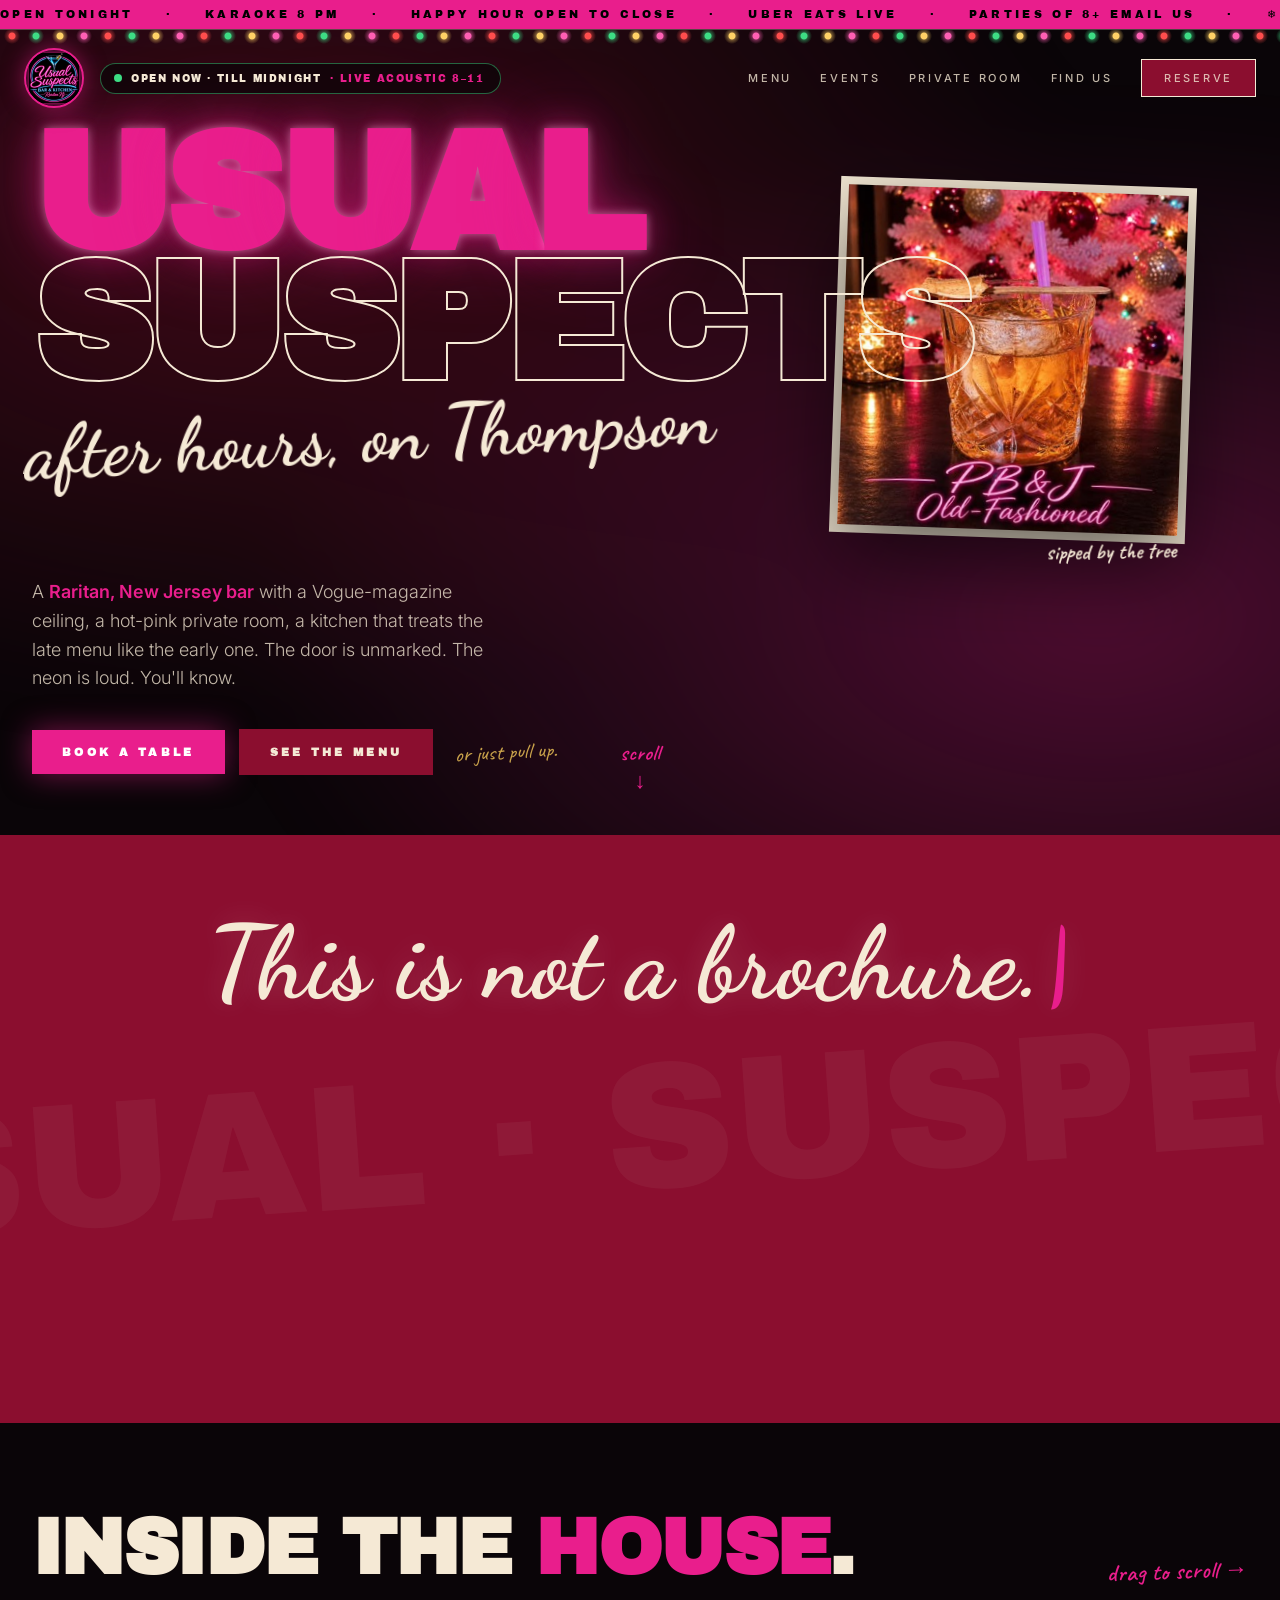
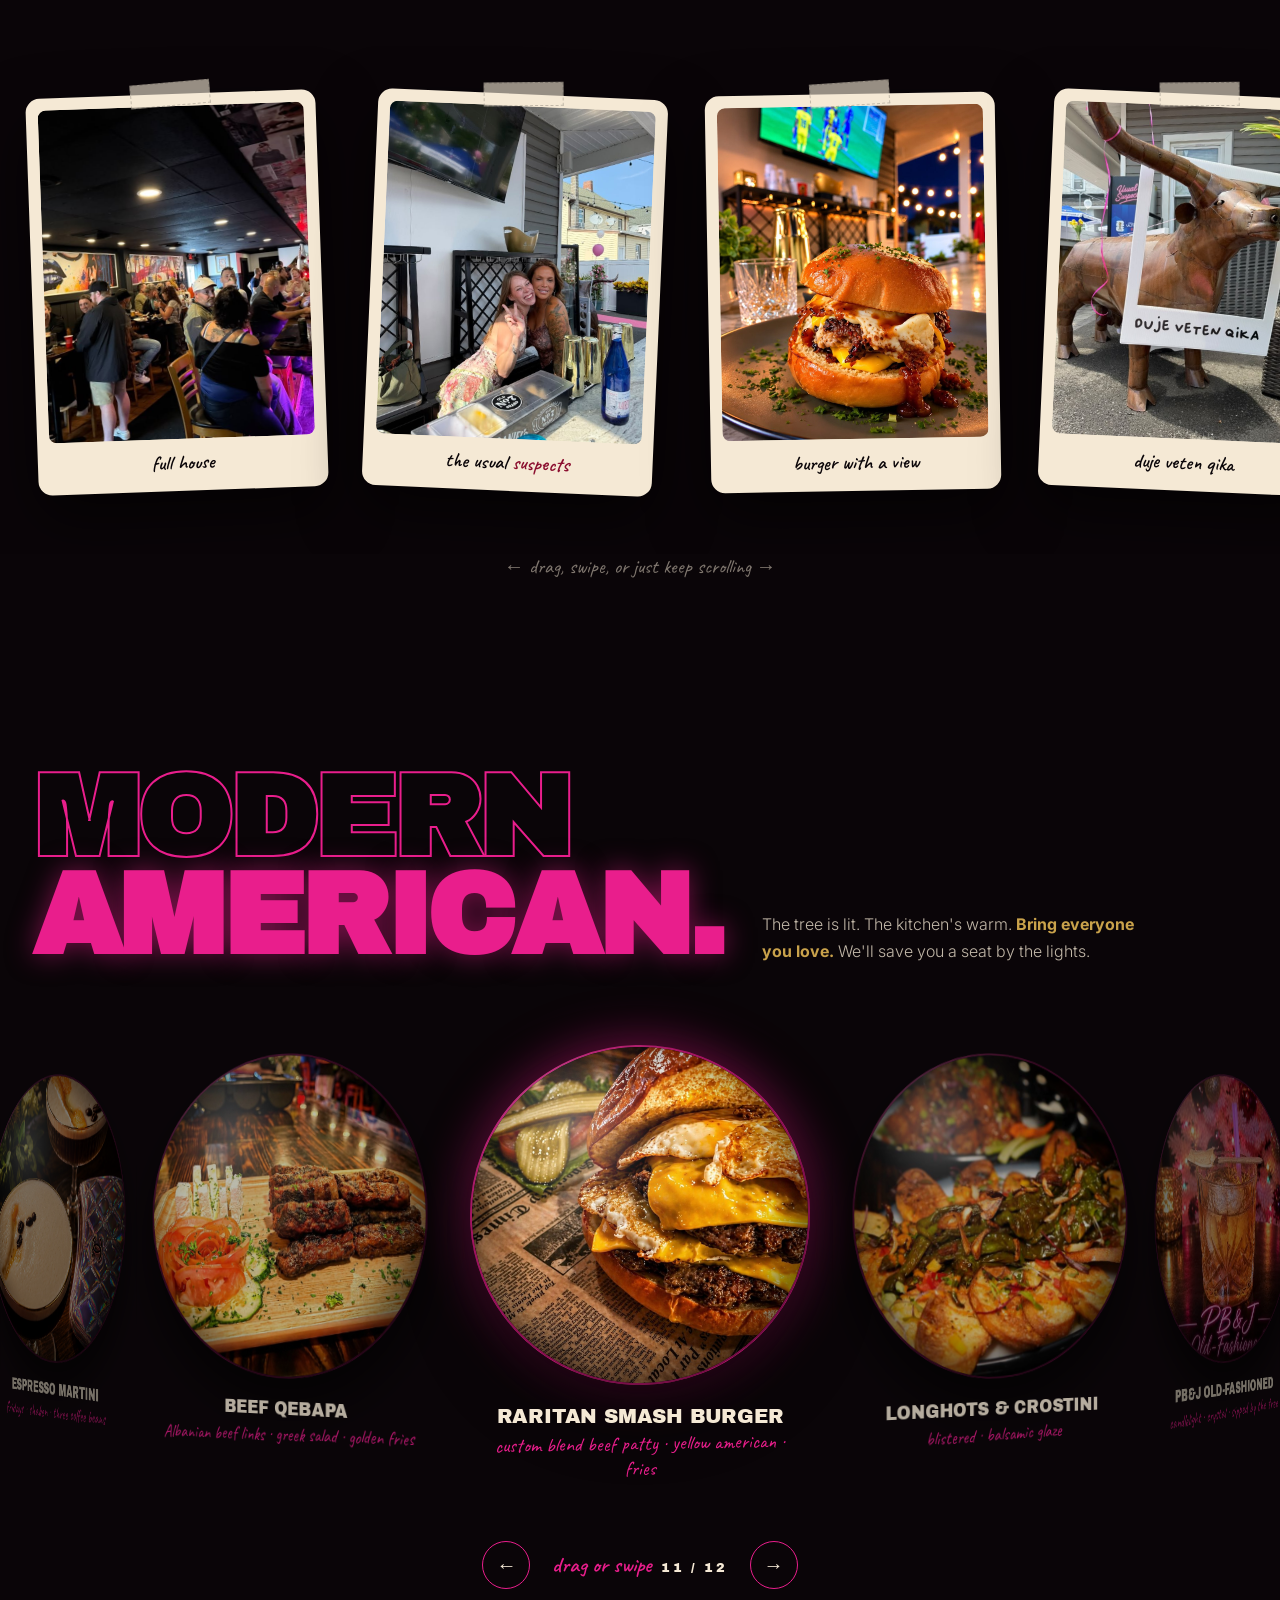
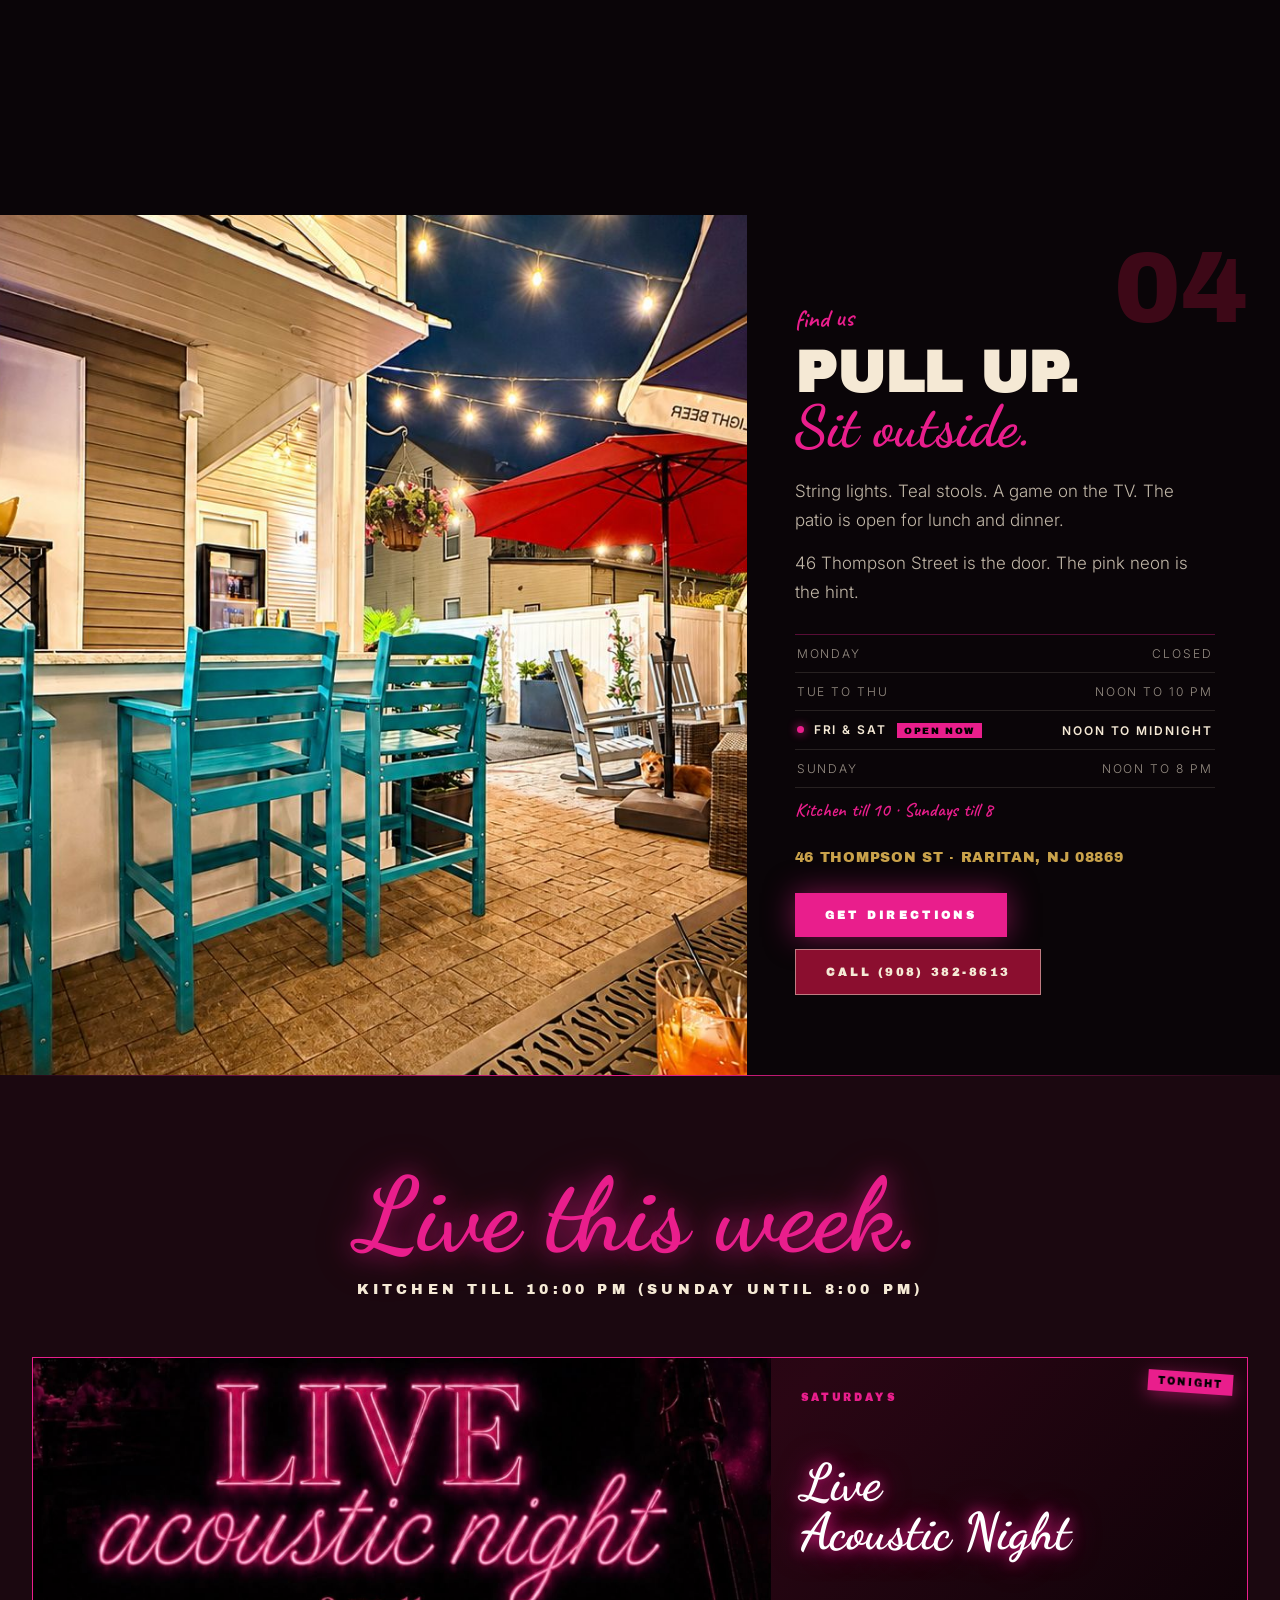
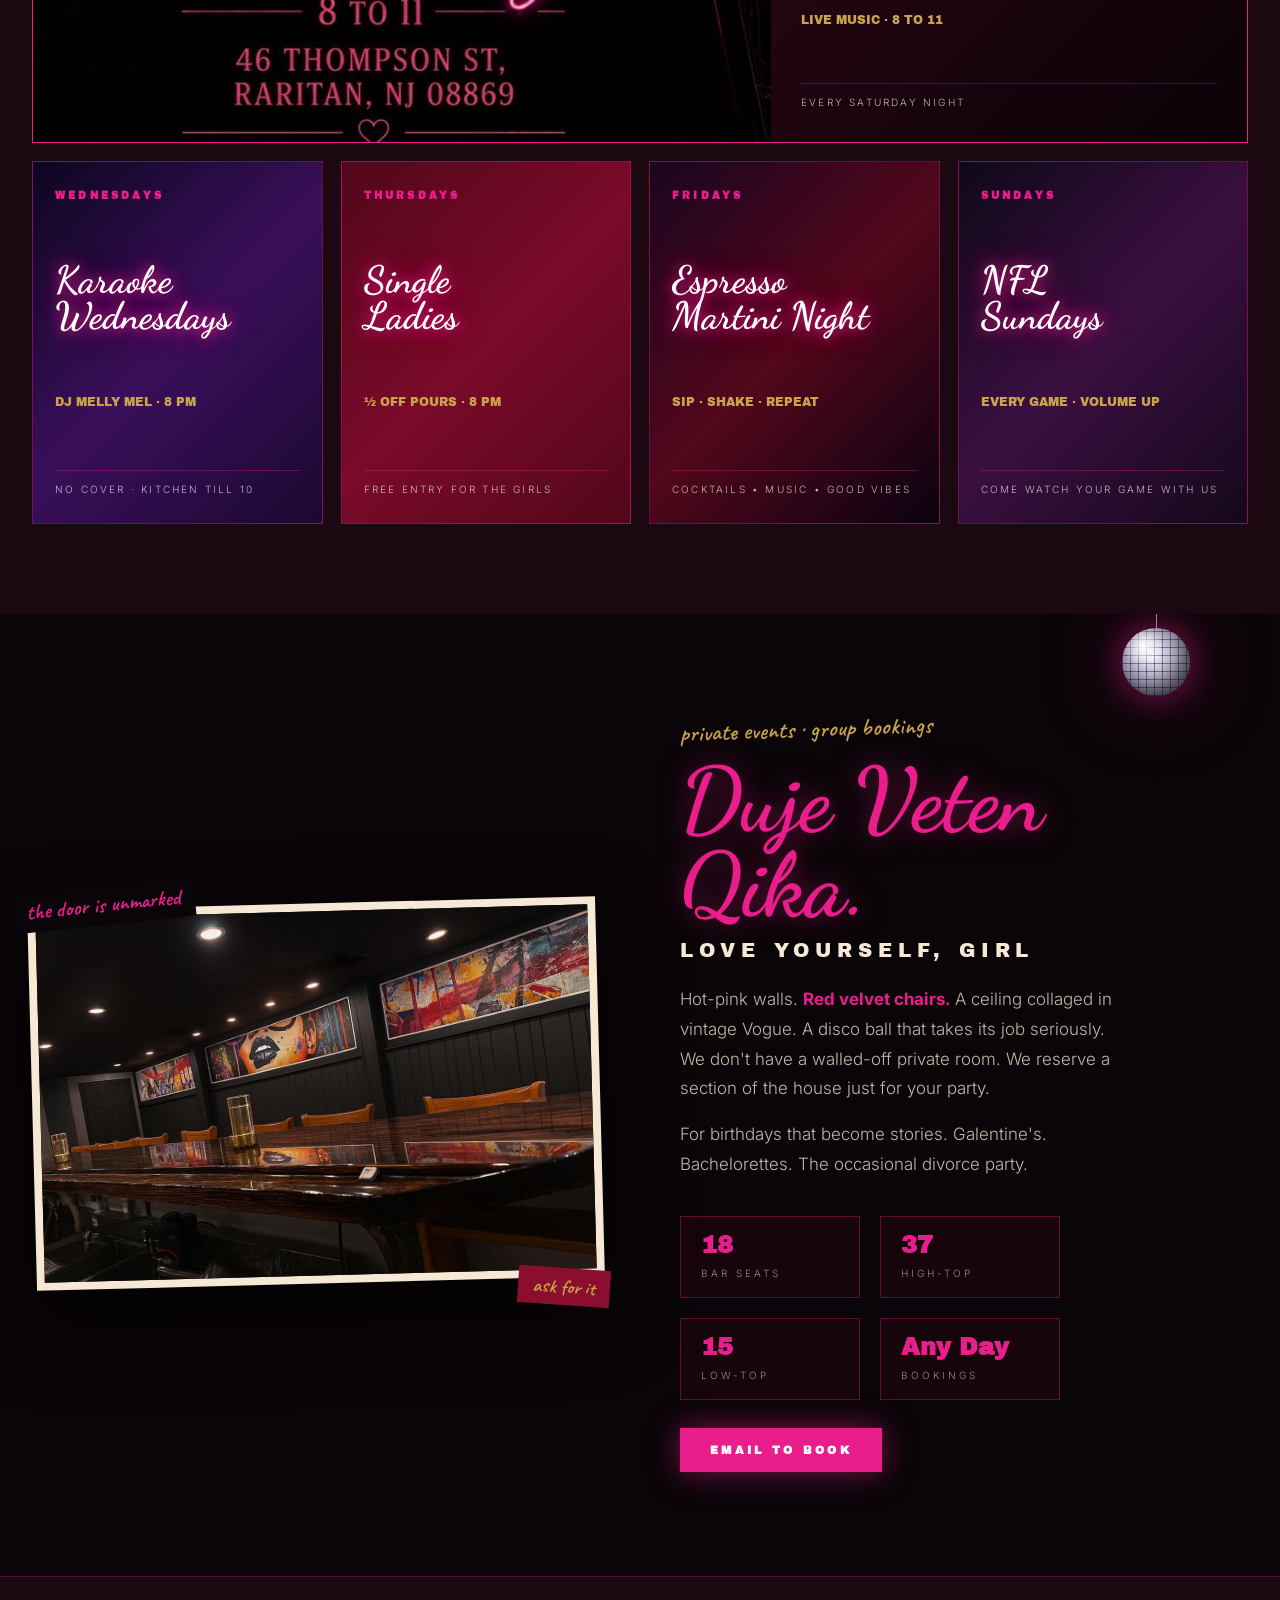
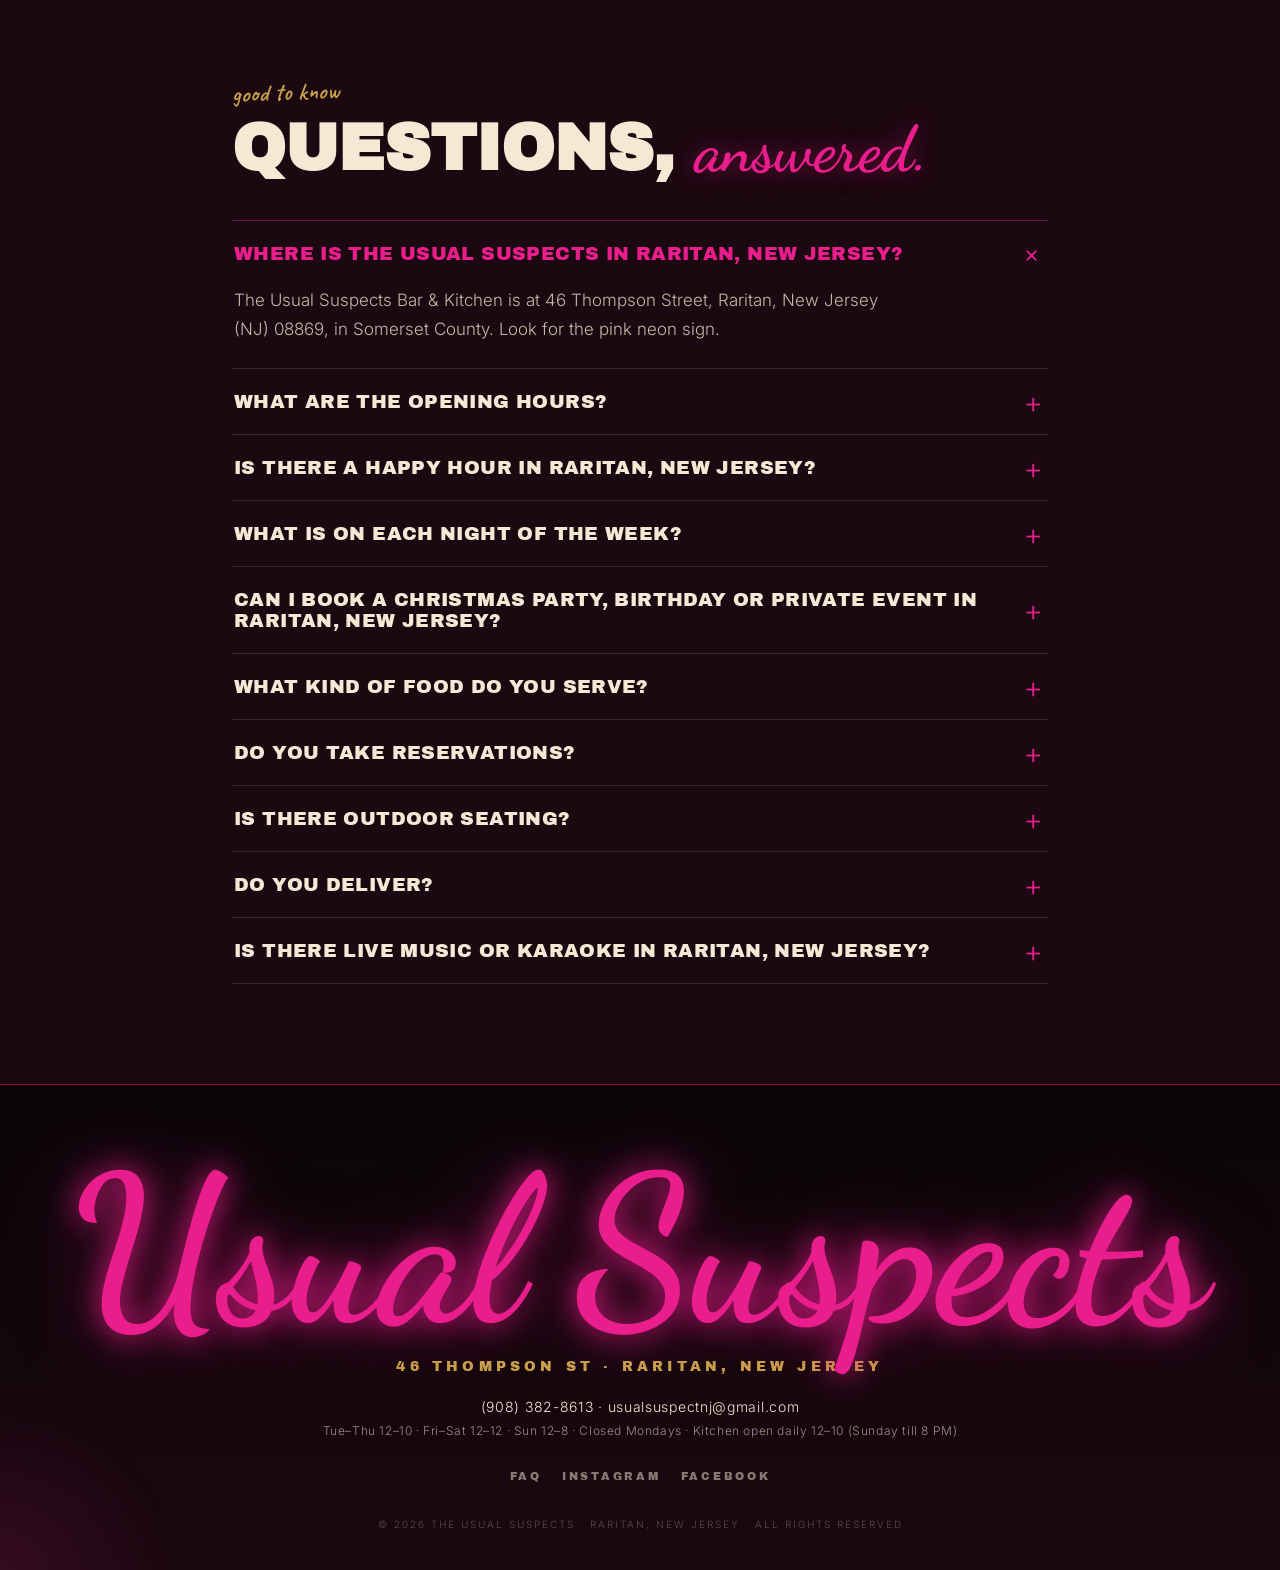
==== index.html @ d3cb6739 "seo: spell out Raritan, New Jersey in title, copy, faq, structured data and llms.txt Co-Authored-By:" ====
<!DOCTYPE html>
<html lang="en">
<head>

<!-- ==========================================================
     TO UPDATE THE SITE:
     - Change menu prices: search for "MENU ITEMS" below
     - Change hours: search for "HOURS"
     - Change phone/email: search for "CONTACT INFO"
     - Change events: search for "WEEKLY EVENTS"
     - Swap any image: put a new file with the same name
       into the /images/ folder. That's it.
     ========================================================== -->

<meta charset="UTF-8">
<meta name="viewport" content="width=device-width, initial-scale=1.0">
<meta name="theme-color" content="#0A0508">

<!-- PRIMARY SEO -->
<title>The Usual Suspects | Bar, Kitchen &amp; Karaoke | Raritan, New Jersey</title>
<meta name="description" content="Bar and kitchen at 46 Thompson St in Raritan, New Jersey (NJ). All-day happy hour, smash burgers, karaoke Wednesdays, live acoustic Saturdays, NFL Sundays.">
<meta name="author" content="The Usual Suspects">
<meta name="robots" content="index, follow, max-image-preview:large">
<link rel="canonical" href="https://usualsuspectsnj.com/">
<meta name="geo.region" content="US-NJ">
<meta name="geo.placename" content="Raritan, New Jersey">
<meta name="geo.position" content="40.5695;-74.6335">
<meta name="ICBM" content="40.5695, -74.6335">
<link rel="alternate" type="text/plain" href="https://usualsuspectsnj.com/llms.txt" title="Plain-text summary for AI assistants">

<!-- OPEN GRAPH (FACEBOOK / LINKEDIN / INSTAGRAM) -->
<meta property="og:type" content="restaurant">
<meta property="og:site_name" content="The Usual Suspects">
<meta property="og:title" content="The Usual Suspects | Bar &amp; Kitchen in Raritan, New Jersey">
<meta property="og:description" content="Bar and kitchen at 46 Thompson St in Raritan, New Jersey (NJ). All-day happy hour, smash burgers, karaoke Wednesdays, live acoustic Saturdays, NFL Sundays.">
<meta property="og:url" content="https://usualsuspectsnj.com/">
<meta property="og:image" content="https://usualsuspectsnj.com/images/hero.jpg">
<meta property="og:image:width" content="1344">
<meta property="og:image:height" content="896">
<meta property="og:image:alt" content="The Usual Suspects bar interior with colorful wall art in Raritan NJ">
<meta property="og:locale" content="en_US">

<!-- TWITTER / X -->
<meta name="twitter:card" content="summary_large_image">
<meta name="twitter:title" content="The Usual Suspects | Bar &amp; Kitchen in Raritan, New Jersey">
<meta name="twitter:description" content="Bar and kitchen in Raritan, New Jersey. All-day happy hour, karaoke Wednesdays, live acoustic Saturdays, NFL Sundays, private parties.">
<meta name="twitter:image" content="https://usualsuspectsnj.com/images/hero.jpg">
<meta name="twitter:image:alt" content="The Usual Suspects bar interior Raritan NJ">

<!-- FAVICON -->
<link rel="icon" type="image/png" sizes="64x64" href="images/favicon-64.png">
<link rel="icon" type="image/png" sizes="192x192" href="images/favicon-192.png">
<link rel="apple-touch-icon" href="images/logo.jpg">

<!-- FONTS -->
<link rel="preconnect" href="https://fonts.googleapis.com">
<link rel="preconnect" href="https://fonts.gstatic.com" crossorigin>
<link href="https://fonts.googleapis.com/css2?family=Dancing+Script:wght@700&family=Archivo+Black&family=Inter:wght@300;400;500;600&family=Caveat:wght@600&display=swap" rel="stylesheet">

<!-- PRELOAD HERO IMAGE FOR FASTER LCP -->
<link rel="preload" as="image" href="images/xmas-old-fashioned.jpg" fetchpriority="high">

<!-- STYLES -->
<link rel="stylesheet" href="style.css?v=5">

<!-- STRUCTURED DATA for Google and AI assistants: business details, full food menu, FAQ.
     If hours, prices or FAQ answers change on the page, change them here too. -->
<script type="application/ld+json" id="ldMain">
{
 "@context": "https://schema.org",
 "@graph": [
  {
   "@type": [
    "Restaurant",
    "BarOrPub"
   ],
   "@id": "https://usualsuspectsnj.com/#business",
   "name": "The Usual Suspects",
   "alternateName": [
    "Usual Suspects Bar & Kitchen",
    "The Usual Suspects Raritan",
    "The Usual Suspects Raritan New Jersey"
   ],
   "description": "Bar and kitchen in Raritan, New Jersey, serving modern American food with Italian and Albanian favorites, cocktails and an all-day happy hour. Karaoke on Wednesdays, live acoustic music on Saturdays, NFL on Sundays, a patio with a tiki bar, and a room for private parties.",
   "url": "https://usualsuspectsnj.com/",
   "logo": "https://usualsuspectsnj.com/images/logo.jpg",
   "image": [
    "https://usualsuspectsnj.com/images/hero.jpg",
    "https://usualsuspectsnj.com/images/private-room.jpg",
    "https://usualsuspectsnj.com/images/patio-main.jpg",
    "https://usualsuspectsnj.com/images/vogue-ceiling.jpg",
    "https://usualsuspectsnj.com/images/rose-wall.jpg",
    "https://usualsuspectsnj.com/images/front-door.jpg"
   ],
   "telephone": "+1-908-382-8613",
   "email": "usualsuspectnj@gmail.com",
   "priceRange": "$$",
   "currenciesAccepted": "USD",
   "servesCuisine": [
    "American",
    "Italian",
    "Albanian",
    "Bar Food"
   ],
   "acceptsReservations": true,
   "address": {
    "@type": "PostalAddress",
    "streetAddress": "46 Thompson Street",
    "addressLocality": "Raritan",
    "addressRegion": "NJ",
    "postalCode": "08869",
    "addressCountry": "US"
   },
   "geo": {
    "@type": "GeoCoordinates",
    "latitude": 40.5695,
    "longitude": -74.6335
   },
   "hasMap": "https://maps.google.com/?q=46+Thompson+St+Raritan+NJ",
   "areaServed": [
    "Raritan, New Jersey",
    "Somerville, New Jersey",
    "Bridgewater, New Jersey",
    "Somerset County, New Jersey"
   ],
   "openingHoursSpecification": [
    {
     "@type": "OpeningHoursSpecification",
     "dayOfWeek": [
      "Tuesday",
      "Wednesday",
      "Thursday"
     ],
     "opens": "12:00",
     "closes": "22:00"
    },
    {
     "@type": "OpeningHoursSpecification",
     "dayOfWeek": [
      "Friday",
      "Saturday"
     ],
     "opens": "12:00",
     "closes": "23:59"
    },
    {
     "@type": "OpeningHoursSpecification",
     "dayOfWeek": "Sunday",
     "opens": "12:00",
     "closes": "20:00"
    }
   ],
   "amenityFeature": [
    {
     "@type": "LocationFeatureSpecification",
     "name": "Outdoor Seating",
     "value": true
    },
    {
     "@type": "LocationFeatureSpecification",
     "name": "Tiki Bar",
     "value": true
    },
    {
     "@type": "LocationFeatureSpecification",
     "name": "Private Events",
     "value": true
    },
    {
     "@type": "LocationFeatureSpecification",
     "name": "Karaoke",
     "value": true
    },
    {
     "@type": "LocationFeatureSpecification",
     "name": "Live Music",
     "value": true
    },
    {
     "@type": "LocationFeatureSpecification",
     "name": "Sports on TV",
     "value": true
    },
    {
     "@type": "LocationFeatureSpecification",
     "name": "Full Bar",
     "value": true
    },
    {
     "@type": "LocationFeatureSpecification",
     "name": "Happy Hour",
     "value": true
    },
    {
     "@type": "LocationFeatureSpecification",
     "name": "Delivery via Uber Eats",
     "value": true
    }
   ],
   "hasMenu": {
    "@type": "Menu",
    "@id": "https://usualsuspectsnj.com/#menu",
    "name": "Food menu",
    "url": "https://usualsuspectsnj.com/#menu",
    "hasMenuSection": [
     {
      "@type": "MenuSection",
      "name": "Appetizers",
      "hasMenuItem": [
       {
        "@type": "MenuItem",
        "name": "Caesar Salad",
        "offers": {
         "@type": "Offer",
         "price": "13.00",
         "priceCurrency": "USD"
        },
        "description": "Crisp hearts of romaine with shaved parmesan cheese, garlic and croutons, served with classic caesar dressing."
       },
       {
        "@type": "MenuItem",
        "name": "Mixed Greens Salad",
        "offers": {
         "@type": "Offer",
         "price": "14.00",
         "priceCurrency": "USD"
        },
        "description": "Apples, glazed walnuts, crumbled gorgonzola and cranberries."
       },
       {
        "@type": "MenuItem",
        "name": "Long Hots",
        "offers": {
         "@type": "Offer",
         "price": "10.00",
         "priceCurrency": "USD"
        },
        "description": "Charred, with roasted garlic and extra virgin olive oil."
       },
       {
        "@type": "MenuItem",
        "name": "House-Made Rice Balls",
        "offers": {
         "@type": "Offer",
         "price": "15.00",
         "priceCurrency": "USD"
        },
        "description": "Panko crusted risotto stuffed with melty mozzarella cheese in a silky blush pink sauce."
       },
       {
        "@type": "MenuItem",
        "name": "Oven Roasted Meatballs",
        "offers": {
         "@type": "Offer",
         "price": "10.00",
         "priceCurrency": "USD"
        },
        "description": "Three hand rolled, slow simmered meatballs in a light brown gravy."
       },
       {
        "@type": "MenuItem",
        "name": "Hot Mess Wings",
        "offers": {
         "@type": "Offer",
         "price": "12.00",
         "priceCurrency": "USD"
        },
        "description": "Crispy and flavorful, tossed in a vibrant, tangy sauce."
       },
       {
        "@type": "MenuItem",
        "name": "Stick It & Dip It",
        "offers": {
         "@type": "Offer",
         "price": "14.00",
         "priceCurrency": "USD"
        },
        "description": "Breaded mozzarella sticks: crunchy, stretchy and seriously cheesy."
       },
       {
        "@type": "MenuItem",
        "name": "Bavarian Pretzel",
        "offers": {
         "@type": "Offer",
         "price": "10.00",
         "priceCurrency": "USD"
        },
        "description": "Straight out the oven, served with creamy melted cheese."
       },
       {
        "@type": "MenuItem",
        "name": "Soup of the Week",
        "offers": {
         "@type": "Offer",
         "price": "6.00",
         "priceCurrency": "USD"
        }
       },
       {
        "@type": "MenuItem",
        "name": "The Catch",
        "offers": {
         "@type": "Offer",
         "price": "15.00",
         "priceCurrency": "USD"
        },
        "description": "Crusted coconut shrimp with an island golden homemade sauce."
       },
       {
        "@type": "MenuItem",
        "name": "Disco Fries",
        "offers": {
         "@type": "Offer",
         "price": "12.00",
         "priceCurrency": "USD"
        },
        "description": "Served classic style with savory brown gravy, velvety rich cheese and frizzled onions."
       },
       {
        "@type": "MenuItem",
        "name": "Fried Calamari",
        "offers": {
         "@type": "Offer",
         "price": "18.00",
         "priceCurrency": "USD"
        },
        "description": "Tossed in a house made dressing, your choice of sweet and spicy or traditional."
       },
       {
        "@type": "MenuItem",
        "name": "Loaded Nachos",
        "offers": {
         "@type": "Offer",
         "price": "16.00",
         "priceCurrency": "USD"
        },
        "description": "Choice of beef or chicken, with pico de gallo, beans, guac, sour cream and long hots."
       }
      ]
     },
     {
      "@type": "MenuSection",
      "name": "Handhelds",
      "hasMenuItem": [
       {
        "@type": "MenuItem",
        "name": "Back Room Chicken Melt",
        "offers": {
         "@type": "Offer",
         "price": "14.00",
         "priceCurrency": "USD"
        },
        "description": "Flame grilled chicken and a trio of cheeses pressed in a warm tortilla."
       },
       {
        "@type": "MenuItem",
        "name": "Chicken Sliders",
        "offers": {
         "@type": "Offer",
         "price": "13.00",
         "priceCurrency": "USD"
        },
        "description": "Three sliders with American cheese and house sauce."
       },
       {
        "@type": "MenuItem",
        "name": "Nonna's Meatball Sub",
        "offers": {
         "@type": "Offer",
         "price": "18.00",
         "priceCurrency": "USD"
        },
        "description": "Hand rolled meatballs with slow simmered marinara, melted mozzarella and charred Italian long hots. Served with fries or a salad."
       },
       {
        "@type": "MenuItem",
        "name": "The \"OG\"",
        "offers": {
         "@type": "Offer",
         "price": "18.00",
         "priceCurrency": "USD"
        },
        "description": "Crispy chicken breast, fire roasted red pepper, mozzarella and sweet balsamic glaze on oven warmed giambotta bread. Served with fries or a salad."
       },
       {
        "@type": "MenuItem",
        "name": "The Festival",
        "offers": {
         "@type": "Offer",
         "price": "18.00",
         "priceCurrency": "USD"
        },
        "description": "Sweet Italian sausage, roasted bell peppers, onions and roasted garlic on warm bread. Served with fries or a salad."
       },
       {
        "@type": "MenuItem",
        "name": "Raritan Smash Burger",
        "offers": {
         "@type": "Offer",
         "price": "17.00",
         "priceCurrency": "USD"
        },
        "description": "Custom blend beef patty with yellow American cheese, lettuce, tomato, onion and a pickle. Served with fries or a salad."
       },
       {
        "@type": "MenuItem",
        "name": "Tacos",
        "offers": {
         "@type": "Offer",
         "price": "16.00",
         "priceCurrency": "USD"
        },
        "description": "Three tacos with your choice of chicken, beef or cod."
       }
      ]
     },
     {
      "@type": "MenuSection",
      "name": "Entrées",
      "hasMenuItem": [
       {
        "@type": "MenuItem",
        "name": "Spicy Situation",
        "offers": {
         "@type": "Offer",
         "price": "24.00",
         "priceCurrency": "USD"
        },
        "description": "Rigatoni in a velvety blush vodka sauce with a slight kick."
       },
       {
        "@type": "MenuItem",
        "name": "The Holy Parm",
        "offers": {
         "@type": "Offer",
         "price": "25.00",
         "priceCurrency": "USD"
        },
        "description": "Chicken in Italian breadcrumbs with melted mozzarella and your choice of creamy vodka sauce or traditional marinara."
       },
       {
        "@type": "MenuItem",
        "name": "Uncle Lou's Giambotta",
        "offers": {
         "@type": "Offer",
         "price": "29.00",
         "priceCurrency": "USD"
        },
        "description": "Sweet Italian sausage, slow roasted meatballs, red peppers, onions, mushrooms, charred long hots and golden roasted potatoes."
       },
       {
        "@type": "MenuItem",
        "name": "Beef Qebapa",
        "offers": {
         "@type": "Offer",
         "price": "23.00",
         "priceCurrency": "USD"
        },
        "description": "Albanian house crafted beef links with your choice of fries or salad."
       },
       {
        "@type": "MenuItem",
        "name": "Fettucini Bolognese",
        "offers": {
         "@type": "Offer",
         "price": "25.00",
         "priceCurrency": "USD"
        },
        "description": "Fettuccine tossed in a rich, savory bolognese sauce."
       },
       {
        "@type": "MenuItem",
        "name": "Butternut Squash Ravioli",
        "offers": {
         "@type": "Offer",
         "price": "19.00",
         "priceCurrency": "USD"
        },
        "description": "Hazelnut light cream sauce with chopped walnuts."
       },
       {
        "@type": "MenuItem",
        "name": "Atlantic Grilled Salmon",
        "offers": {
         "@type": "Offer",
         "price": "28.00",
         "priceCurrency": "USD"
        },
        "description": "Glazed in honey garlic sauce with roasted red potatoes and garden vegetables."
       }
      ]
     }
    ]
   },
   "sameAs": [
    "https://www.instagram.com/usualsuspectsnj",
    "https://www.facebook.com/profile.php?id=61583762337493"
   ],
   "keywords": "bar in Raritan New Jersey, happy hour Raritan New Jersey, karaoke Raritan New Jersey, live music Raritan New Jersey, restaurant Raritan NJ, private parties Somerset County New Jersey"
  },
  {
   "@type": "WebSite",
   "@id": "https://usualsuspectsnj.com/#website",
   "url": "https://usualsuspectsnj.com/",
   "name": "The Usual Suspects",
   "publisher": {
    "@id": "https://usualsuspectsnj.com/#business"
   },
   "inLanguage": "en-US"
  },
  {
   "@type": "FAQPage",
   "@id": "https://usualsuspectsnj.com/#faq",
   "mainEntity": [
    {
     "@type": "Question",
     "name": "Where is The Usual Suspects in Raritan, New Jersey?",
     "acceptedAnswer": {
      "@type": "Answer",
      "text": "The Usual Suspects Bar & Kitchen is at 46 Thompson Street, Raritan, New Jersey (NJ) 08869, in Somerset County. Look for the pink neon sign."
     }
    },
    {
     "@type": "Question",
     "name": "What are the opening hours?",
     "acceptedAnswer": {
      "@type": "Answer",
      "text": "We are open Tuesday to Thursday noon to 10 PM, Friday and Saturday noon to midnight, Sunday noon to 8 PM. Closed Mondays. The kitchen serves until 10 PM, and until 8 PM on Sundays."
     }
    },
    {
     "@type": "Question",
     "name": "Is there a happy hour in Raritan, New Jersey?",
     "acceptedAnswer": {
      "@type": "Answer",
      "text": "Yes. The Usual Suspects in Raritan, New Jersey runs happy hour from open to close, every day it is open. $5 gets you select drafts, Surfside, High Noon, Spiked Ade or house liquors. $7 gets you Skyy vodka, Cazadores tequila, Bacardí rum, Four Roses bourbon or Dewar’s scotch."
     }
    },
    {
     "@type": "Question",
     "name": "What is on each night of the week?",
     "acceptedAnswer": {
      "@type": "Answer",
      "text": "Wednesdays are Karaoke Wednesdays with DJ Melly Mel from 8 PM, with no cover. Thursdays are Single Ladies night with half off pours from 8 PM. Fridays are Espresso Martini Night. Saturdays are Live Acoustic Night from 8 to 11 PM. Sundays we show the NFL games with the volume up."
     }
    },
    {
     "@type": "Question",
     "name": "Can I book a Christmas party, birthday or private event in Raritan, New Jersey?",
     "acceptedAnswer": {
      "@type": "Answer",
      "text": "Yes. We reserve a section of the house for your party, any day we are open. The room has 20 bar seats, 40 high-top seats and 16 low-top seats. Email usualsuspectnj@gmail.com or call (908) 382-8613 to book."
     }
    },
    {
     "@type": "Question",
     "name": "What kind of food do you serve?",
     "acceptedAnswer": {
      "@type": "Answer",
      "text": "Modern American bar food with Italian and Albanian favorites. Popular dishes include the Raritan Smash Burger ($17), Spicy Situation rigatoni in vodka sauce ($24), The Holy Parm chicken parm ($25), Beef Qebapa Albanian beef links ($23), Hot Mess Wings and Fried Calamari."
     }
    },
    {
     "@type": "Question",
     "name": "Do you take reservations?",
     "acceptedAnswer": {
      "@type": "Answer",
      "text": "Yes. Call (908) 382-8613 to book a table. For parties of 8 or more, email usualsuspectnj@gmail.com."
     }
    },
    {
     "@type": "Question",
     "name": "Is there outdoor seating?",
     "acceptedAnswer": {
      "@type": "Answer",
      "text": "Yes. There is a patio with a tiki bar, string lights and TVs."
     }
    },
    {
     "@type": "Question",
     "name": "Do you deliver?",
     "acceptedAnswer": {
      "@type": "Answer",
      "text": "Yes, you can order from The Usual Suspects on Uber Eats."
     }
    },
    {
     "@type": "Question",
     "name": "Is there live music or karaoke in Raritan, New Jersey?",
     "acceptedAnswer": {
      "@type": "Answer",
      "text": "Yes. The Usual Suspects in Raritan, New Jersey has karaoke every Wednesday from 8 PM and a live acoustic night every Saturday from 8 to 11 PM."
     }
    }
   ]
  }
 ]
}
</script>

</head>
<!-- CHRISTMAS THEME: the "xmas" class turns on the falling snow + string lights.
     To switch it off after the holidays, change this line back to <body> -->
<body class="xmas">

<!-- SKIP TO CONTENT LINK (accessibility) -->
<a href="#main" class="skip-link">Skip to content</a>

<!-- MARQUEE TAPE -->
<div class="tape" aria-hidden="true">
  <div class="tape-track">
    <span>OPEN TONIGHT</span><span>·</span><span>KARAOKE 8 PM</span><span>·</span><span>HAPPY HOUR OPEN TO CLOSE</span><span>·</span><span>UBER EATS LIVE</span><span>·</span><span>PARTIES OF 8+ EMAIL US</span><span>·</span><span>❄ BOOK YOUR CHRISTMAS PARTY ❄</span><span>·</span>
    <span>OPEN TONIGHT</span><span>·</span><span>KARAOKE 8 PM</span><span>·</span><span>HAPPY HOUR OPEN TO CLOSE</span><span>·</span><span>UBER EATS LIVE</span><span>·</span><span>PARTIES OF 8+ EMAIL US</span><span>·</span><span>❄ BOOK YOUR CHRISTMAS PARTY ❄</span><span>·</span>
    <span>OPEN TONIGHT</span><span>·</span><span>KARAOKE 8 PM</span><span>·</span><span>HAPPY HOUR OPEN TO CLOSE</span><span>·</span><span>UBER EATS LIVE</span><span>·</span><span>PARTIES OF 8+ EMAIL US</span><span>·</span><span>❄ BOOK YOUR CHRISTMAS PARTY ❄</span><span>·</span>
  </div>
</div>

<!-- NAV -->
<nav aria-label="Main navigation">
  <a href="#" class="logo-mark" aria-label="The Usual Suspects, home">
    <img src="images/logo.jpg" alt="" width="60" height="60">
  </a>
  <div class="nav-links">
    <a href="#menu">Menu</a>
    <a href="#events">Events</a>
    <a href="#private">Private Room</a>
    <a href="#location">Find Us</a>
    <a href="#reserve" class="nav-cta">Reserve</a>
  </div>
  <button class="hamburger" aria-label="Open menu" aria-expanded="false" aria-controls="mobileMenu" id="hamburgerBtn">
    <span></span><span></span><span></span>
  </button>
</nav>

<!-- MOBILE MENU -->
<div class="mobile-menu" role="dialog" aria-label="Mobile navigation" id="mobileMenu">
  <button class="mobile-close" aria-label="Close menu" id="mobileCloseBtn">×</button>
  <a href="#menu" data-close>Menu</a>
  <a href="#events" data-close>Events</a>
  <a href="#private" data-close>Private Room</a>
  <a href="#location" data-close>Find Us</a>
  <a href="#reserve" class="btn btn-pink" data-close>Reserve</a>
</div>

<main id="main">

<!-- ========== HERO ========== -->
<section class="hero" aria-labelledby="heroHeadline">
  <div class="hero-bg" aria-hidden="true"></div>
  <div class="container">
    <div class="hero-grid">
      <h1 class="hero-headline" id="heroHeadline">
        <span class="row1">USUAL</span>
        <span class="row2">SUSPECTS</span>
        <span class="row3">after hours, on Thompson</span>
        <span class="sr-only">Bar and Kitchen in Raritan, New Jersey</span>
      </h1>
      <div class="hero-photo">
        <!-- CHRISTMAS HERO PHOTO. After the holidays switch back to:
             images/private-room.jpg  with the label "a Tuesday" -->
        <img src="images/xmas-old-fashioned.jpg" alt="PB&amp;J Old-Fashioned in a cut-crystal glass in front of the pink Christmas tree" width="470" height="467" fetchpriority="high">
        <span class="hero-photo-label" aria-hidden="true">sipped by the tree</span>
      </div>
      <p class="hero-tag">A <b>Raritan, New Jersey bar</b> with a Vogue-magazine ceiling, a hot-pink private room, a kitchen that treats the late menu like the early one. The door is unmarked. The neon is loud. You'll know.</p>
      <div class="hero-cta-row">
        <a href="#reserve" class="btn btn-pink">Book A Table</a>
        <a href="#menu" class="btn btn-wine">See The Menu</a>
        <span class="hero-cta-scribble" aria-hidden="true">or just pull up.</span>
      </div>
    </div>
  </div>
  <div class="hero-arrow" aria-hidden="true">scroll<br>↓</div>
</section>

<!-- ========== MANIFESTO ========== -->
<section class="manifesto" aria-label="About The Usual Suspects">
  <div class="manifesto-inner">
    <h2 class="reveal">This is not a brochure.</h2>
    <p class="dot reveal">It's a room</p>
    <p class="dot reveal">it's a ceiling of vogues</p>
    <p class="dot reveal">it's a private door</p>
    <p class="reveal punch">it's the usual suspects.</p>
    <a href="#location" class="manifesto-cta" data-line="4">come see for yourself &rarr;</a>
  </div>
  <!-- One polaroid per line above: each drops in when its line finishes typing (data-line = which line). -->
  <div class="manifesto-photos">
    <figure class="mf-photo mf1" data-line="1">
      <img src="images/hero.jpg" alt="The bar: dark wood, pop-art on the walls" width="1344" height="896" loading="lazy">
      <figcaption>the room</figcaption>
    </figure>
    <figure class="mf-photo mf2" data-line="2">
      <img src="images/vogue-ceiling.jpg" alt="The ceiling, collaged in Vogue covers" width="644" height="1148" loading="lazy" style="object-position:50% 12%;">
      <figcaption>the ceiling</figcaption>
    </figure>
    <figure class="mf-photo mf3" data-line="3">
      <img src="images/front-door.jpg" alt="The front door under the pink neon sign" width="952" height="1288" loading="lazy" style="object-position:50% 30%;">
      <figcaption>the door</figcaption>
    </figure>
  </div>
</section>
<!-- ========== PHOTO WALL ========== -->
<section class="wall" aria-labelledby="wallHeading">
  <div class="wall-head">
    <h2 id="wallHeading">Inside the <span class="pink">house</span>.</h2>
    <span class="scrawl" aria-hidden="true">drag to scroll →</span>
  </div>
  <div class="wall-track" id="wallTrack" tabindex="0" aria-label="Photo gallery, drag to scroll">
    <!-- NEW PHOTOS (Nov 2026). Edit the captions here. -->
    <figure class="polaroid">
      <img src="images/new-bar-crowd-1.jpg" alt="The bar packed with guests beneath the Vogue-covered ceiling" width="1024" height="768" loading="lazy">
      <figcaption class="cap">full house</figcaption>
    </figure>
    <figure class="polaroid">
      <img src="images/new-patio-friends.jpg" alt="Two friends posing together at the patio bar" width="768" height="1024" loading="lazy" style="object-position:50% 72%;">
      <figcaption class="cap">the usual <em>suspects</em></figcaption>
    </figure>
    <figure class="polaroid">
      <img src="images/new-patio-burger.jpg" alt="Burger on the patio bar at dusk with string lights and the game on TV" width="1090" height="1200" loading="lazy" style="object-position:50% 65%;">
      <figcaption class="cap">burger with a view</figcaption>
    </figure>
    <figure class="polaroid">
      <img src="images/new-bull.jpg" alt="Copper bull statue on the patio behind a polaroid frame reading Duje Veten Qika" width="768" height="1024" loading="lazy" style="object-position:50% 38%;">
      <figcaption class="cap">duje veten qika</figcaption>
    </figure>
    <figure class="polaroid">
      <img src="images/new-bar-night.jpg" alt="Guests gathered around high-top tables inside the bar at night" width="1024" height="768" loading="lazy">
      <figcaption class="cap">saturday, loud</figcaption>
    </figure>
    <figure class="polaroid">
      <img src="images/new-patio-day-1.jpg" alt="The patio on a sunny day with flowers, string lights and guests at the bar" width="768" height="1024" loading="lazy">
      <figcaption class="cap">sunshine &amp; string lights</figcaption>
    </figure>
    <figure class="polaroid">
      <img src="images/new-rigatoni-plate.jpg" alt="Rigatoni in tomato sauce on the patio bar beside a cut-crystal glass" width="470" height="625" loading="lazy" style="object-position:50% 60%;">
      <figcaption class="cap">rigatoni · one on the rocks</figcaption>
    </figure>
    <!-- HIDDEN (trimmed from the wall)
    <figure class="polaroid">
      <img src="images/new-bar-crowd-2.jpg" alt="A busy afternoon inside the bar with every stool taken" width="1024" height="768" loading="lazy">
      <figcaption class="cap">every stool taken</figcaption>
    </figure>
    -->
    <!-- HIDDEN (trimmed from the wall)
    <figure class="polaroid">
      <img src="images/new-patio-day-2.jpg" alt="The outdoor patio bar under blue sky with umbrellas and string lights" width="1024" height="768" loading="lazy">
      <figcaption class="cap">the patio, daytime</figcaption>
    </figure>
    -->
    <figure class="polaroid">
      <img src="images/vogue-ceiling.jpg" alt="Vogue magazine covers collaged onto the ceiling of the bar" width="800" height="800" loading="lazy">
      <figcaption class="cap">the ceiling is a <em>magazine</em></figcaption>
    </figure>
    <!--<figure class="polaroid">
      <img src="images/heart-cake.jpg" alt="Guest holding a heart-shaped cake in the private room beneath the Duje Veten Qika neon sign" width="800" height="800" loading="lazy">
      <figcaption class="cap">private room · espresso martini hour</figcaption>
    </figure>-->
    <figure class="polaroid">
      <img src="images/rose-wall.jpg" alt="Two guests in front of the pink neon rose wall inside the bar" width="800" height="800" loading="lazy">
      <figcaption class="cap">the rose wall</figcaption>
    </figure>
    <figure class="polaroid">
      <img src="images/draft-beer.jpg" alt="Bartender pouring a draft beer under the Vogue-covered ceiling" width="800" height="800" loading="lazy">
      <figcaption class="cap">tuesday, 9:47</figcaption>
    </figure>
    <figure class="polaroid">
      <img src="images/exterior.jpg" alt="Lamborghini parked outside The Usual Suspects with the pink neon sign glowing" width="800" height="800" loading="lazy">
      <figcaption class="cap">park anywhere · we're at 46</figcaption>
    </figure>
    <figure class="polaroid">
      <img src="images/espresso-martini.jpg" alt="Bartender shaking an espresso martini over the bar counter" width="800" height="800" loading="lazy">
      <figcaption class="cap">espresso martini fridays</figcaption>
    </figure>
    <figure class="polaroid">
      <img src="images/ace-of-spades.jpg" alt="Ace of Spades champagne bottles on a gold rack inside the bar" width="800" height="800" loading="lazy">
      <figcaption class="cap">we pour right</figcaption>
    </figure>
    <!-- HIDDEN (trimmed from the wall)
    <figure class="polaroid">
      <img src="images/bartender-pour.jpg" alt="Bartender pouring a cocktail beneath the Vogue ceiling" width="800" height="800" loading="lazy">
      <figcaption class="cap">the pour</figcaption>
    </figure>
    -->
    <figure class="polaroid">
      <img src="images/espresso-chanel.jpg" alt="Two espresso martinis beside a holographic Chanel bag" width="800" height="800" loading="lazy">
      <figcaption class="cap">the martini · the bag</figcaption>
    </figure>
    <!-- HIDDEN (trimmed from the wall)
    <figure class="polaroid">
      <img src="images/lambo-night.jpg" alt="Lamborghini headlights glowing in front of The Usual Suspects pink neon at night" width="800" height="800" loading="lazy">
      <figcaption class="cap">46 · after midnight</figcaption>
    </figure>
    -->
    <figure class="polaroid">
      <img src="images/patio-bar.jpg" alt="The Usual Suspects patio bar at night with string lights and Patron tequila sign" width="800" height="800" loading="lazy">
      <figcaption class="cap">the patio · open now</figcaption>
    </figure>
  </div>
  <div class="wall-foot" aria-hidden="true">← drag, swipe, or just keep scrolling →</div>
</section>

<!-- ========== MENU ========== -->
<!-- MENU ITEMS: update prices here. The "price" is the pink circle; "n" is the dish name; "d" is the cursive tagline. -->
<section id="menu" class="menu" aria-labelledby="menuHeading">
  <div class="container">
    <div class="menu-head">
      <h2 id="menuHeading">
        <span class="stroke">Modern</span>
        <span class="pink">American.</span>
      </h2>
      <!-- CHRISTMAS INTRO LINE: delete this paragraph after the holidays -->
      <p class="intro">The tree is lit. The kitchen's warm. <b>Bring everyone you love.</b> We'll save you a seat by the lights.</p>
     <!-- <p class="intro">Burgers smashed flat. Wings tossed three ways. <b>Pasta done right.</b> Half the menu pictured. The other half? Come find out.</p> -->
    </div>
    <div class="menu-grid">

      <!-- CHRISTMAS DISHES: the three festive photos. Edit the names/taglines here. -->
      <article class="dish-card fest f1 reveal">
        <img src="images/xmas-old-fashioned.jpg" alt="PB&amp;J Old-Fashioned in a cut-crystal glass in front of the pink Christmas tree" width="470" height="467" loading="lazy">
        <div class="info">
          <div class="n">PB&amp;J Old-Fashioned</div>
          <div class="d">candlelight · crystal · sipped by the tree</div>
        </div>
      </article>

      <article class="dish-card fest f2 reveal">
        <img src="images/xmas-tacos.jpg" alt="Three crispy tacos on a wooden board with guacamole and crema, pink Christmas tree behind" width="470" height="468" loading="lazy">
        <div class="info">
          <div class="n">Tacos</div>
          <div class="d">three to a board · chicken, beef or cod</div>
        </div>
      </article>

      <article class="dish-card fest f3 reveal">
        <img src="images/xmas-shrimp.jpg" alt="Fried calamari in a sweet and spicy glaze with lemon and microgreens, Christmas tree glowing behind" width="470" height="584" loading="lazy">
        <div class="info">
          <div class="n">Fried Calamari</div>
          <div class="d">sweet &amp; spicy or traditional</div>
        </div>
      </article>

      <!-- NEW DISHES (Nov 2026 photos). Edit the names/taglines here. -->
      <article class="dish-card fest f4 reveal">
        <img src="images/new-platter.jpg" alt="Sharing platter with fried calamari, breaded bites, flatbread and two dips" width="470" height="468" loading="lazy">
        <div class="info">
          <div class="n">The Sharing Platter</div>
          <div class="d">a little of everything · two dips · bring friends</div>
        </div>
      </article>

      <article class="dish-card fest f5 reveal">
        <img src="images/new-ravioli.jpg" alt="Butternut squash ravioli in hazelnut cream sauce with chopped walnuts and microgreens" width="470" height="581" loading="lazy">
        <div class="info">
          <div class="n">Butternut Squash Ravioli</div>
          <div class="d">hazelnut cream sauce · chopped walnuts</div>
        </div>
      </article>

      <article class="dish-card fest f6 reveal">
        <img src="images/new-seafood-salad.jpg" alt="Chilled shrimp salad with lemon and two toasted crostini" width="900" height="1200" loading="lazy">
        <div class="info">
          <div class="n">Shrimp &amp; Crostini</div>
          <div class="d">citrus · herbs · two golden toasts</div>
        </div>
      </article>

      <article class="dish-card s1 reveal">
        <!--<span class="price">$22</span>-->
        <img src="images/vodka-rigatoni.jpg" alt="Rigatoni alla vodka with creamy orange sauce topped with fresh herbs" width="900" height="900" loading="lazy">
        <div class="info">
          <div class="n">Spicy Situation</div>
          <div class="d">rigatoni in a velvety blush vodka sauce</div>
        </div>
      </article>

      <article class="dish-card s2 reveal">
        <!--<span class="price">$24</span>-->
        <img src="images/chicken-parm.jpg" alt="Chicken parmigiana smothered in creamy vodka sauce and melted mozzarella" width="900" height="900" loading="lazy">
        <div class="info">
          <div class="n">The Holy Parm</div>
          <div class="d">creamy vodka chicken parm</div>
        </div>
      </article>

      <article class="dish-card s3 reveal">
        <!--<span class="price">$14</span>-->
        <img src="images/drink-espresso-martini.jpg" alt="Two espresso martinis in gold-rimmed coupes with coffee beans and a Chanel bag" width="900" height="900" loading="lazy">
        <div class="info">
          <div class="n">Espresso Martini</div>
          <div class="d">fridays · shaken · three coffee beans</div>
        </div>
      </article>

      <article class="dish-card s4 reveal">
        <!--<span class="price">$15</span>-->
        <img src="images/calamari.jpg?v=2" alt="Beef qebapa: Albanian beef links on a board with salad, feta and flatbread" width="900" height="900" loading="lazy">
        <div class="info">
          <div class="n">Beef Qebapa</div>
          <div class="d">Albanian beef links · greek salad · golden fries</div>
        </div>
      </article>

      <article class="dish-card s5 reveal">
        <!--<span class="price">$18</span>-->
        <img src="images/burger.jpg?v=2" alt="Smashed double cheeseburger with caesar salad under pink neon glow" width="1024" height="768" loading="lazy">
        <div class="info">
          <div class="n">Raritan Smash Burger</div>
          <div class="d">custom blend beef patty · yellow american · fries</div>
        </div>
      </article>

      <article class="dish-card s6 reveal">
       <!-- <span class="price">$13</span>-->
        <img src="images/longhots-may.jpg" alt="Blistered long hots with crostini and balsamic glaze" width="900" height="900" loading="lazy">
        <div class="info">
          <div class="n">longhots &amp; Crostini</div>
          <div class="d">blistered · balsamic glaze</div>
        </div>
      </article>

    </div>
    <div class="menu-cta">
      <a href="https://www.ubereats.com/" class="btn btn-pink" target="_blank" rel="noopener noreferrer">Order Uber Eats</a>
      <button class="btn btn-wine" id="fullMenuToggle" aria-expanded="false" aria-controls="fullMenuPanel">Full Menu</button>
    </div>

    <!-- ═══ FULL MENU PANEL ═══ -->
    <div id="fullMenuPanel" class="full-menu" hidden>
      <img src="images/menu-page-1.jpg?v=2" alt="The Usual Suspects food menu: appetizers, handhelds and entrées" width="1298" height="2048" loading="lazy" style="width:100%;height:auto;display:block;margin-bottom:24px;">
      <img src="images/menu-page-2.jpg?v=2" alt="The Usual Suspects drinks menu: happy hour, spirits, beer and wines" width="1298" height="2048" loading="lazy" style="width:100%;height:auto;display:block;">
      <!-- TEXT MENU: the same menu as the two images above, as real text, so Google, AI assistants
           and screen readers can read it. Keep it in step with the menu images and the structured data. -->
      <details class="menu-text">
        <summary>Read the menu as text</summary>
        <h4>Appetizers</h4>
        <dl>
          <dt>Caesar Salad <span>$13</span></dt><dd>Crisp hearts of romaine with shaved parmesan cheese, garlic and croutons, served with classic caesar dressing.</dd>
          <dt>Mixed Greens Salad <span>$14</span></dt><dd>Apples, glazed walnuts, crumbled gorgonzola and cranberries.</dd>
          <dt>Long Hots <span>$10</span></dt><dd>Charred, with roasted garlic and extra virgin olive oil.</dd>
          <dt>House-Made Rice Balls <span>$15</span></dt><dd>Panko crusted risotto stuffed with melty mozzarella cheese in a silky blush pink sauce.</dd>
          <dt>Oven Roasted Meatballs <span>$10</span></dt><dd>Three hand rolled, slow simmered meatballs in a light brown gravy.</dd>
          <dt>Hot Mess Wings <span>$12 / 19</span></dt><dd>Crispy and flavorful, tossed in a vibrant, tangy sauce.</dd>
          <dt>Stick It &amp; Dip It <span>$14</span></dt><dd>Breaded mozzarella sticks: crunchy, stretchy and seriously cheesy.</dd>
          <dt>Bavarian Pretzel <span>$10</span></dt><dd>Straight out the oven, served with creamy melted cheese.</dd>
          <dt>Soup of the Week <span>$6</span></dt><dd></dd>
          <dt>The Catch <span>$15</span></dt><dd>Crusted coconut shrimp with an island golden homemade sauce.</dd>
          <dt>Disco Fries <span>$12</span></dt><dd>Served classic style with savory brown gravy, velvety rich cheese and frizzled onions.</dd>
          <dt>Fried Calamari <span>$18</span></dt><dd>Tossed in a house made dressing, your choice of sweet and spicy or traditional.</dd>
          <dt>Loaded Nachos <span>$16</span></dt><dd>Choice of beef or chicken, with pico de gallo, beans, guac, sour cream and long hots.</dd>
        </dl>
        <h4>Handhelds</h4>
        <dl>
          <dt>Back Room Chicken Melt <span>$14</span></dt><dd>Flame grilled chicken and a trio of cheeses pressed in a warm tortilla.</dd>
          <dt>Chicken Sliders <span>$13</span></dt><dd>Three sliders with American cheese and house sauce.</dd>
          <dt>Nonna's Meatball Sub <span>$18</span></dt><dd>Hand rolled meatballs with slow simmered marinara, melted mozzarella and charred Italian long hots. Served with fries or a salad.</dd>
          <dt>The "OG" <span>$18</span></dt><dd>Crispy chicken breast, fire roasted red pepper, mozzarella and sweet balsamic glaze on oven warmed giambotta bread. Served with fries or a salad.</dd>
          <dt>The Festival <span>$18</span></dt><dd>Sweet Italian sausage, roasted bell peppers, onions and roasted garlic on warm bread. Served with fries or a salad.</dd>
          <dt>Raritan Smash Burger <span>$17</span></dt><dd>Custom blend beef patty with yellow American cheese, lettuce, tomato, onion and a pickle. Served with fries or a salad.</dd>
          <dt>Tacos <span>$16</span></dt><dd>Three tacos with your choice of chicken, beef or cod.</dd>
        </dl>
        <h4>Entrées</h4>
        <dl>
          <dt>Spicy Situation <span>$24</span></dt><dd>Rigatoni in a velvety blush vodka sauce with a slight kick.</dd>
          <dt>The Holy Parm <span>$25</span></dt><dd>Chicken in Italian breadcrumbs with melted mozzarella and your choice of creamy vodka sauce or traditional marinara.</dd>
          <dt>Uncle Lou's Giambotta <span>$29</span></dt><dd>Sweet Italian sausage, slow roasted meatballs, red peppers, onions, mushrooms, charred long hots and golden roasted potatoes.</dd>
          <dt>Beef Qebapa <span>$23</span></dt><dd>Albanian house crafted beef links with your choice of fries or salad.</dd>
          <dt>Fettucini Bolognese <span>$25</span></dt><dd>Fettuccine tossed in a rich, savory bolognese sauce.</dd>
          <dt>Butternut Squash Ravioli <span>$19</span></dt><dd>Hazelnut light cream sauce with chopped walnuts.</dd>
          <dt>Atlantic Grilled Salmon <span>$28</span></dt><dd>Glazed in honey garlic sauce with roasted red potatoes and garden vegetables.</dd>
        </dl>
        <h4>Happy hour, open to close</h4>
        <dl>
          <dt>$5</dt><dd>Select drafts, Surfside, High Noon, Spiked Ade and house liquors.</dd>
          <dt>$7</dt><dd>Skyy vodka, Cazadores tequila, Bacardí rum, Four Roses bourbon and Dewar’s scotch.</dd>
        </dl>
        <h4>Beer &amp; wine</h4>
        <p>Domestic beers are $5 (Bud, Bud Light, Coors Light, Michelob Ultra, Miller Lite, Sam Adams, Yuengling). Imports are $6 (Corona, Heineken, Heineken 0.0, Modelo, Stella Artois).</p>
        <p>Wine by the glass from $9 and by the bottle from $34: cabernet sauvignon, pinot noir, chardonnay, sauvignon blanc, pinot grigio and rosé.</p>
      </details>
    </div>
    <!-- ═══ END FULL MENU PANEL ═══ -->

  </div>
</section>

<!-- ========== LOCATION ========== -->
<section id="location" class="door" aria-labelledby="locationHeading">
  <div class="door-grid">
    <div class="door-img">
      <img src="images/patio-main.jpg" alt="The Usual Suspects patio at night: string lights, teal bar stools, cocktail in hand" width="952" height="1288" loading="lazy">
    </div>
    <div class="door-body">
      <span class="scrawl" aria-hidden="true">find us</span>
      <h2 id="locationHeading">Pull up.<br><em>Sit outside.</em></h2>
      <p>String lights. Teal stools. A game on the TV. The patio is open for lunch and dinner.</p>
      <p>46 Thompson Street is the door. The pink neon is the hint.</p>
      <!-- HOURS (also in the footer and in script.js). data-days: 0 = Sunday ... 6 = Saturday.
           Today's row is highlighted automatically. -->
      <div class="hours" aria-label="Opening hours">
        <div class="hours-row" data-days="1"><span class="d">Monday</span><span class="t">Closed</span></div>
        <div class="hours-row" data-days="2,3,4"><span class="d">Tue to Thu</span><span class="t">Noon to 10 PM</span></div>
        <div class="hours-row" data-days="5,6"><span class="d">Fri &amp; Sat</span><span class="t">Noon to midnight</span></div>
        <div class="hours-row" data-days="0"><span class="d">Sunday</span><span class="t">Noon to 8 PM</span></div>
        <div class="hours-note">Kitchen till 10 · Sundays till 8</div>
      </div>
      <!-- CONTACT INFO: ADDRESS -->
      <div class="addr">46 Thompson St · Raritan, NJ 08869</div>
      <div class="door-actions">
        <a href="https://maps.google.com/?q=46+Thompson+St+Raritan+NJ" class="btn btn-pink" target="_blank" rel="noopener noreferrer">Get Directions</a>
        <!-- CONTACT INFO: PHONE -->
        <a href="tel:+19083828613" class="btn btn-wine">Call (908) 382-8613</a>
      </div>
    </div>
  </div>
</section>

<!-- ========== LIVE EVENTS ========== -->
<!-- WEEKLY EVENTS: edit these cards for weekly specials. data-day is the weekday (0 = Sunday ... 6 = Saturday); today's card lights up automatically. -->
<section id="events" class="live" aria-labelledby="eventsHeading">
  <div class="live-head">
    <h2 id="eventsHeading" class="reveal">Live this week.</h2>
    <p>Kitchen till 10:00 PM (Sunday until 8:00 PM)</p>
  </div>
  <div class="live-grid">

    <!-- SATURDAY FEATURE: wide card with the poster -->
    <article class="promo a reveal" data-day="6">
      <img src="images/acoustic-night.jpg" alt="Live Acoustic Night, 8 to 11, at 46 Thompson St, Raritan NJ" class="promo-img" width="1206" height="628" loading="lazy">
      <div class="promo-text">
        <div class="top">Saturdays</div>
        <div class="title">Live<br>Acoustic Night</div>
        <div class="sub">Live Music · 8 to 11</div>
        <div class="foot">Every Saturday night</div>
      </div>
    </article>

    <article class="promo k reveal" data-day="3">
      <div class="top">Wednesdays</div>
      <div class="title">Karaoke<br>Wednesdays</div>
      <div class="sub">DJ Melly Mel · 8 PM</div>
      <div class="foot">No cover · Kitchen till 10</div>
    </article>

    <article class="promo l reveal" data-day="4">
      <div class="top">Thursdays</div>
      <div class="title">Single<br>Ladies</div>
      <div class="sub">½ off pours · 8 PM</div>
      <div class="foot">Free entry for the girls</div>
    </article>

    <article class="promo e reveal" data-day="5">
      <div class="top">Fridays</div>
      <div class="title">Espresso<br>Martini Night</div>
      <div class="sub">Sip · Shake · Repeat</div>
      <div class="foot">COCKTAILS • MUSIC • GOOD VIBES</div>
    </article>

    <article class="promo g reveal" data-day="0">
      <div class="top">Sundays</div>
      <div class="title">NFL<br>Sundays</div>
      <div class="sub">Every game · Volume up</div>
      <div class="foot">Come watch your game with us</div>
    </article>

  </div>
</section>

<!-- ========== PRIVATE ROOM ========== -->
<section id="private" class="private" aria-labelledby="privateHeading">
  <div class="container">
    <div class="private-grid">
      <div class="private-img reveal">
        <img src="images/hero.jpg" alt="The Usual Suspects bar interior with colorful wall art and dark wood bar top, the private dining room space" width="1344" height="1008" loading="lazy">
      </div>
      <div class="private-body reveal">
        <span class="scrawl" aria-hidden="true">private events · group bookings</span>
        <h2 id="privateHeading">Duje Veten Qika.<small>love yourself, girl</small></h2>
        <p>Hot-pink walls. <b>Red velvet chairs.</b> A ceiling collaged in vintage Vogue. A disco ball that takes its job seriously. We don't have a walled-off private room. We reserve a section of the house just for your party.</p>
        <p>For birthdays that become stories. Galentine's. Bachelorettes. The occasional divorce party.</p>
        <div class="private-stats">
          <div class="stat"><b>20</b><span>Bar Seats</span></div>
          <div class="stat"><b>40</b><span>High-Top</span></div>
          <div class="stat"><b>16</b><span>Low-Top</span></div>
          <div class="stat"><b>Any Day</b><span>Bookings</span></div>
        </div>
        <!-- CONTACT INFO: EVENTS EMAIL -->
        <!-- CONTACT INFO: EVENTS EMAIL -->
<a href="mailto:usualsuspectnj@gmail.com?subject=Party%20Booking%20Request" class="btn btn-pink" id="reserve">Email To Book</a>
      </div>
    </div>
  </div>
</section>

<!-- ========== FAQ ========== -->
<!-- FAQ: plain questions and answers. These are what Google and AI assistants quote.
     If you change an answer here, change the same answer in the structured data in <head>. -->
<section id="faq" class="faq" aria-labelledby="faqHeading">
  <div class="faq-inner">
    <span class="scrawl" aria-hidden="true">good to know</span>
    <h2 id="faqHeading">Questions, <em>answered.</em></h2>
    <details class="faq-item" open>
      <summary>Where is The Usual Suspects in Raritan, New Jersey?</summary>
      <p>The Usual Suspects Bar &amp; Kitchen is at 46 Thompson Street, Raritan, New Jersey (NJ) 08869, in Somerset County. Look for the pink neon sign.</p>
    </details>
    <details class="faq-item">
      <summary>What are the opening hours?</summary>
      <p>We are open Tuesday to Thursday noon to 10 PM, Friday and Saturday noon to midnight, Sunday noon to 8 PM. Closed Mondays. The kitchen serves until 10 PM, and until 8 PM on Sundays.</p>
    </details>
    <details class="faq-item">
      <summary>Is there a happy hour in Raritan, New Jersey?</summary>
      <p>Yes. The Usual Suspects in Raritan, New Jersey runs happy hour from open to close, every day it is open. $5 gets you select drafts, Surfside, High Noon, Spiked Ade or house liquors. $7 gets you Skyy vodka, Cazadores tequila, Bacardí rum, Four Roses bourbon or Dewar’s scotch.</p>
    </details>
    <details class="faq-item">
      <summary>What is on each night of the week?</summary>
      <p>Wednesdays are Karaoke Wednesdays with DJ Melly Mel from 8 PM, with no cover. Thursdays are Single Ladies night with half off pours from 8 PM. Fridays are Espresso Martini Night. Saturdays are Live Acoustic Night from 8 to 11 PM. Sundays we show the NFL games with the volume up.</p>
    </details>
    <details class="faq-item">
      <summary>Can I book a Christmas party, birthday or private event in Raritan, New Jersey?</summary>
      <p>Yes. We reserve a section of the house for your party, any day we are open. The room has 20 bar seats, 40 high-top seats and 16 low-top seats. Email usualsuspectnj@gmail.com or call (908) 382-8613 to book.</p>
    </details>
    <details class="faq-item">
      <summary>What kind of food do you serve?</summary>
      <p>Modern American bar food with Italian and Albanian favorites. Popular dishes include the Raritan Smash Burger ($17), Spicy Situation rigatoni in vodka sauce ($24), The Holy Parm chicken parm ($25), Beef Qebapa Albanian beef links ($23), Hot Mess Wings and Fried Calamari.</p>
    </details>
    <details class="faq-item">
      <summary>Do you take reservations?</summary>
      <p>Yes. Call (908) 382-8613 to book a table. For parties of 8 or more, email usualsuspectnj@gmail.com.</p>
    </details>
    <details class="faq-item">
      <summary>Is there outdoor seating?</summary>
      <p>Yes. There is a patio with a tiki bar, string lights and TVs.</p>
    </details>
    <details class="faq-item">
      <summary>Do you deliver?</summary>
      <p>Yes, you can order from The Usual Suspects on Uber Eats.</p>
    </details>
    <details class="faq-item">
      <summary>Is there live music or karaoke in Raritan, New Jersey?</summary>
      <p>Yes. The Usual Suspects in Raritan, New Jersey has karaoke every Wednesday from 8 PM and a live acoustic night every Saturday from 8 to 11 PM.</p>
    </details>
  </div>
</section>

</main>

<!-- ═══════════════════════════════════════════════════════════════
     MONTHLY POPUP 
     ─────────────────────────────────────────────────────────────
     ═══════════════════════════════════════════════════════════════ -->
<div class="popup-overlay" id="popupOverlay" role="dialog" aria-modal="true" aria-labelledby="popupTitle" aria-hidden="true">
  <div class="popup-duo">
    <button class="popup-close" id="popupClose" aria-label="Close popup">&times;</button>
    <div class="popup-duo-inner">
      <div class="popup-duo-card popup-tree-card">
        <div class="popup-tree-wrap" id="popupTree">
          <img src="images/christmas-tree.jpg" alt="Pink-lit Christmas tree with gold and red ornaments inside The Usual Suspects" class="popup-tree" width="576" height="1024">
        </div>
      </div>
      <div class="popup-duo-card">
        <div class="popup-body">
          <div class="popup-eyebrow">Now Booking · Christmas 2026</div>
          <h2 id="popupTitle" class="popup-title">Book Your<br>Christmas Party</h2>
          <p class="popup-desc">Office party, family dinner, the friends who became family. We'll reserve a section of the house just for your crew. Pick your date before someone else does.</p>
          <a href="mailto:usualsuspectnj@gmail.com?subject=Christmas%20Party%20Booking" class="btn btn-pink popup-cta">Email To Book</a>
          <p class="popup-desc" style="font-size:13px;margin-bottom:18px;">or call <a href="tel:+19083828613" style="color:var(--pink);">(908) 382-8613</a></p>
          <div class="popup-meta">Birthdays · Bachelorettes · Any party, really</div>
        </div>
      </div>
    </div>
  </div>
</div>
<!-- END MONTHLY POPUP ═══════════════════════════════════════════ -->

<!-- PHONE ACTION BAR: pinned to the bottom of the screen on phones only.
     CONTACT INFO: PHONE + ADDRESS are repeated here. -->
<div class="phone-bar" role="navigation" aria-label="Quick actions">
  <a href="tel:+19083828613" class="primary">
    <svg viewBox="0 0 24 24" aria-hidden="true"><path d="M6.6 10.8a15.1 15.1 0 0 0 6.6 6.6l2.2-2.2a1 1 0 0 1 1-.25 11.4 11.4 0 0 0 3.6.57 1 1 0 0 1 1 1V20a1 1 0 0 1-1 1A17 17 0 0 1 3 4a1 1 0 0 1 1-1h3.5a1 1 0 0 1 1 1 11.4 11.4 0 0 0 .57 3.6 1 1 0 0 1-.25 1z"/></svg>
    Call
  </a>
  <a href="https://maps.google.com/?q=46+Thompson+St+Raritan+NJ" target="_blank" rel="noopener noreferrer">
    <svg viewBox="0 0 24 24" aria-hidden="true"><path d="M12 2a7 7 0 0 0-7 7c0 5.2 7 13 7 13s7-7.8 7-13a7 7 0 0 0-7-7zm0 9.5A2.5 2.5 0 1 1 12 6.5a2.5 2.5 0 0 1 0 5z"/></svg>
    Directions
  </a>
</div>

<!-- ========== FOOTER ========== -->
<footer aria-label="Site footer">
  <div class="foot-mark">Usual Suspects</div>
  <div class="foot-tag">46 Thompson St · Raritan, New Jersey</div>
  <!-- CONTACT INFO: PHONE + EMAIL -->
  <div class="foot-addr">
    <a href="tel:+19083828613">(908) 382-8613</a>
    ·
    <a href="mailto:usualsuspectnj@gmail.com">usualsuspectnj@gmail.com</a>
  </div>
  <!-- HOURS -->
  <div class="foot-hours">  Tue–Thu 12–10 · Fri–Sat 12–12 · Sun 12–8 · Closed Mondays · Kitchen open daily 12–10 (Sunday till 8 PM)</div>
  <div class="foot-links">
    <a href="#faq">FAQ</a>
    <a href="https://instagram.com/usualsuspectsnj" target="_blank" rel="noopener noreferrer">Instagram</a>
    <a href="https://www.facebook.com/profile.php?id=61583762337493" target="_blank" rel="noopener noreferrer">Facebook</a>
    <!--<a href="https://tiktok.com/@usualsuspectsnj" target="_blank" rel="noopener noreferrer">TikTok</a> -->
    <!--<a href="https://www.ubereats.com/" target="_blank" rel="noopener noreferrer">Uber Eats</a> -->
   <!-- <a href="#">Gift Cards</a> -->
   <!-- <a href="#">Privacy</a> -->
   <!-- <a href="#">Terms</a> -->
  </div>
  <div class="foot-meta">© 2026 The Usual Suspects · Raritan, New Jersey · All rights reserved</div>
</footer>

<script src="script.js?v=5"></script>
<script>
  const menuToggle = document.getElementById('fullMenuToggle');
  const menuPanel = document.getElementById('fullMenuPanel');
  if (menuToggle && menuPanel) {
    menuToggle.addEventListener('click', () => {
      const isOpen = !menuPanel.hidden;
      menuPanel.hidden = isOpen;
      menuToggle.setAttribute('aria-expanded', !isOpen);
      menuToggle.textContent = isOpen ? 'Full Menu' : 'Close Menu';
      if (!isOpen) {
        menuPanel.scrollIntoView({ behavior: 'smooth', block: 'start' });
      }
    });
  }
</script>
</body>
</html>
---- style.css ----
/* ============================================================
   THE USUAL SUSPECTS: RARITAN, NJ
   style.css: production stylesheet
   ============================================================ */

:root {
  --pink: #E91E8C;
  --pink-glow: rgba(233,30,140,0.5);
  --wine: #8B0E2F;
  --wine-deep: #52071B;
  --gold: #C9A24B;
  --cream: #F5E9D5;
  --cream-78: rgba(245,233,213,0.78);
  --cream-60: rgba(245,233,213,0.6);
  --cream-50: rgba(245,233,213,0.5);
  --ink: #0A0508;
  --ink-2: #1B0810;
}

/* ── RESET ── */
*, *::before, *::after { box-sizing: border-box; margin: 0; padding: 0; }
html { scroll-behavior: smooth; }
body {
  background: var(--ink);
  color: #fff;
  font-family: 'Inter', sans-serif;
  font-weight: 300;
  -webkit-font-smoothing: antialiased;
  overflow-x: hidden;
}
a { color: inherit; text-decoration: none; }
img { max-width: 100%; display: block; }
::selection { background: var(--pink); color: #fff; }

/* ── ACCESSIBILITY ── */
.skip-link {
  position: absolute; top: -40px; left: 0;
  background: var(--pink); color: #fff;
  padding: 10px 16px; font-size: 12px; font-weight: 700;
  letter-spacing: .2em; text-transform: uppercase; z-index: 200;
  transition: top .2s;
}
.skip-link:focus { top: 0; }
:focus-visible {
  outline: 2px solid var(--pink);
  outline-offset: 3px;
}

/* ── MARQUEE TAPE ── */
.tape {
  position: fixed; top: 0; left: 0; right: 0; z-index: 100;
  background: var(--pink); color: #000; padding: 8px 0;
  font-family: 'Archivo Black', sans-serif; font-size: 11px;
  letter-spacing: .3em; text-transform: uppercase; overflow: hidden;
}
.tape-track {
  display: flex; gap: 32px; white-space: nowrap;
  animation: scroll 25s linear infinite;
}
.tape-track span { display: inline-block; }
.tape:hover .tape-track { animation-play-state: paused; }
@keyframes scroll {
  from { transform: translateX(0); }
  to { transform: translateX(-50%); }
}

/* ── NAV ── */
nav {
  position: fixed; top: 48px; left: 24px; right: 24px; z-index: 50;
  display: flex; justify-content: space-between; align-items: center;
}
.logo-mark {
  width: 60px; height: 60px; border-radius: 50%; background: #000;
  border: 2px solid var(--pink);
  display: flex; align-items: center; justify-content: center;
  box-shadow: 0 0 22px var(--pink-glow);
  overflow: hidden;
}
.logo-mark img {
  width: 88%; height: 88%; object-fit: contain;
  filter: drop-shadow(0 0 4px var(--pink));
}
.nav-links { display: flex; gap: 28px; align-items: center; }
.nav-links a {
  font-size: 11px; letter-spacing: .25em;
  text-transform: uppercase; color: var(--cream-78);
  font-weight: 500; transition: color .2s;
}
.nav-links a:hover { color: var(--pink); }
.nav-cta {
  padding: 11px 22px; background: var(--wine); color: var(--cream);
  font-size: 11px; letter-spacing: .3em; text-transform: uppercase;
  font-weight: 700; border: 1px solid var(--cream);
  transition: .2s; border-radius: 0;
}
.nav-cta:hover { background: var(--cream); color: var(--wine); border-color: var(--wine); }

.hamburger {
  display: none; width: 40px; height: 40px; flex-direction: column;
  justify-content: center; gap: 5px; cursor: pointer;
  background: none; border: none; padding: 4px;
}
.hamburger span {
  display: block; width: 100%; height: 2px;
  background: var(--cream); border-radius: 1px; transition: .3s;
}

@media (max-width: 768px) {
  nav { top: 40px; left: 16px; right: 16px; }
  .logo-mark { width: 50px; height: 50px; }
  .nav-links { display: none; }
  .hamburger { display: flex; }
}

/* ── MOBILE MENU ── */
.mobile-menu {
  position: fixed; inset: 0; background: rgba(10,5,8,0.97); z-index: 90;
  display: flex; flex-direction: column; align-items: center; justify-content: center;
  gap: 28px; opacity: 0; pointer-events: none; transition: opacity .3s;
}
.mobile-menu.open { opacity: 1; pointer-events: all; }
.mobile-menu a {
  font-family: 'Archivo Black', sans-serif; font-size: 28px;
  text-transform: uppercase; color: var(--cream);
  letter-spacing: .05em; transition: color .2s;
}
.mobile-menu a:hover { color: var(--pink); }
.mobile-close {
  position: absolute; top: 28px; right: 28px;
  background: none; border: none; color: var(--cream);
  font-size: 32px; cursor: pointer; line-height: 1;
}

/* ── CONTAINER ── */
.container { max-width: 1500px; margin: 0 auto; padding: 0 32px; position: relative; }
@media (max-width: 640px) { .container { padding: 0 18px; } }

/* ── HERO ── */
.hero { position: relative; min-height: 85vh; padding: 130px 0 60px; overflow: hidden; }
.hero-bg {
  position: absolute; top: -10%; left: -10%; width: 120%; height: 120%;
  background:
    radial-gradient(ellipse at 25% 30%, rgba(139,14,47,0.4), transparent 50%),
    radial-gradient(ellipse at 80% 70%, rgba(233,30,140,0.3), transparent 50%);
  filter: blur(40px); z-index: 0;
}
.hero-grid {
  position: relative; z-index: 2;
  display: grid; grid-template-columns: repeat(12, 1fr); gap: 0; align-items: start;
}
.hero-headline {
  grid-column: 1 / 8; grid-row: 1;
  font-family: 'Archivo Black', sans-serif;
  font-size: clamp(64px, 13vw, 200px);
  line-height: .78; letter-spacing: -.04em;
  text-transform: uppercase; color: var(--cream);
  position: relative; z-index: 3;
}
.hero-headline .row1 { display: block; color: var(--pink); text-shadow: 0 0 30px var(--pink-glow); }
.hero-headline .row2 { display: block; color: transparent; -webkit-text-stroke: 2px var(--cream); }
.hero-headline .row3 {
  display: block; font-family: 'Dancing Script', cursive;
  font-size: .45em; color: var(--cream);
  text-transform: none; letter-spacing: 0; font-weight: 700;
  line-height: 1; margin-top: 8px; transform: rotate(-3deg); margin-left: -8px;
}
.hero-photo {
  grid-column: 9 / 13; grid-row: 1; margin-top: 60px;
  position: relative; z-index: 1; transform: rotate(2deg);
  max-width: 340px;
}
.hero-photo img {
  width: 100%; height: 340px; object-fit: cover; display: block;
  box-shadow: 0 30px 80px rgba(0,0,0,0.6), 0 0 0 8px var(--cream);
}
.hero-photo-label {
  position: absolute; bottom: -32px; right: 0;
  font-family: 'Caveat', cursive; font-weight: 600; color: var(--cream);
  font-size: 22px; transform: rotate(-3deg);
}
.hero-tag {
  grid-column: 1 / 7; grid-row: 2; margin-top: 48px;
  font-size: 18px; line-height: 1.6; color: var(--cream-78); max-width: 480px;
}
.hero-tag b { color: var(--pink); font-weight: 600; }
.hero-cta-row {
  grid-column: 1 / 8; grid-row: 3; margin-top: 36px;
  display: flex; gap: 14px; flex-wrap: wrap; align-items: center;
}
.hero-cta-scribble {
  font-family: 'Caveat', cursive; color: var(--gold);
  font-size: 22px; transform: rotate(-3deg);
  display: inline-block; margin-left: 8px;
}

@media (max-width: 900px) {
  .hero { padding: 110px 0 40px; min-height: auto; }
  .hero-headline { grid-column: 1 / 13; }
  .hero-photo { grid-column: 1 / 13; margin-top: 40px; transform: rotate(-1.5deg); max-width: 340px; }
  .hero-tag { grid-column: 1 / 13; margin-top: 60px; }
  .hero-cta-row { grid-column: 1 / 13; }
}

/* ── BUTTONS ── */
.btn {
  padding: 16px 30px; font-size: 11px; letter-spacing: .3em;
  text-transform: uppercase; font-weight: 700; cursor: pointer;
  border: none; font-family: 'Archivo Black', sans-serif;
  display: inline-block; text-align: center; transition: .25s;
}
.btn-pink { background: var(--pink); color: #fff; box-shadow: 0 0 30px var(--pink-glow); }
.btn-pink:hover { background: #fff; color: var(--pink); }
.btn-wine { background: var(--wine); color: var(--cream); border: 1px solid var(--wine); }
.btn-wine:hover { background: transparent; color: var(--wine); border-color: var(--wine); }
.btn-ghost { background: transparent; color: var(--cream); border: 1.5px solid var(--cream-50); }
.btn-ghost:hover { border-color: var(--cream); background: rgba(245,233,213,0.06); }

.hero-arrow {
  position: absolute; bottom: 40px; left: 50%; transform: translateX(-50%);
  font-family: 'Caveat', cursive; font-weight: 600; color: var(--pink);
  font-size: 22px; opacity: .8; animation: bob 2.4s ease-in-out infinite;
  text-align: center;
}
@keyframes bob {
  0%,100% { transform: translateX(-50%) translateY(0); }
  50% { transform: translateX(-50%) translateY(8px); }
}

/* ── MANIFESTO ── */
.manifesto {
  background: var(--wine); color: var(--cream); padding: 80px 0;
  position: relative; overflow: hidden;
}
.manifesto::before {
  content: "USUAL · SUSPECTS · USUAL · SUSPECTS · USUAL · SUSPECTS";
  position: absolute; top: 50%; left: 50%;
  transform: translate(-50%,-50%) rotate(-4deg);
  font-family: 'Archivo Black', sans-serif; font-size: 14vw;
  color: rgba(245,233,213,0.05); white-space: nowrap;
  pointer-events: none; width: 140%; text-align: center;
}
.manifesto-inner {
  position: relative; z-index: 2; text-align: center;
  max-width: 980px; margin: 0 auto; padding: 0 32px;
}
.manifesto-inner h2 {
  font-family: 'Dancing Script', cursive; font-weight: 700;
  font-size: clamp(48px, 8vw, 120px); line-height: .95;
  color: var(--cream); text-shadow: 0 0 30px rgba(255,255,255,0.15);
  margin-bottom: 36px;
}
.manifesto-inner p {
  font-family: 'Archivo Black', sans-serif;
  font-size: clamp(18px, 2.4vw, 30px); line-height: 1.4;
  text-transform: uppercase; letter-spacing: -.01em; margin-bottom: 16px;
}
/* the pink dot hangs off the end of the line so the words stay truly centred */
.manifesto-inner p { min-height: 1.4em; }
.manifesto-inner p.dot::after { content: "·"; color: var(--pink); position: absolute; margin-left: .35em; }
.manifesto-inner p.dot.typing::after { content: none; }

/* ── PHOTO WALL ── */
.wall { padding: 90px 0; position: relative; background: var(--ink); }
.wall-head {
  padding: 0 32px 60px;
  display: flex; justify-content: space-between;
  align-items: flex-end; flex-wrap: wrap; gap: 20px;
}
.wall-head h2, .wall-head h3 {
  font-family: 'Archivo Black', sans-serif;
  font-size: clamp(40px, 6vw, 80px); line-height: .95;
  text-transform: uppercase; letter-spacing: -.02em; color: var(--cream);
}
.wall-head h2 .pink, .wall-head h3 .pink { color: var(--pink); }
.wall-head .scrawl {
  font-family: 'Caveat', cursive; font-weight: 600; color: var(--pink);
  font-size: 24px; transform: rotate(-2deg); display: inline-block;
}
.wall-track {
  display: flex; gap: 48px; padding: 48px 32px 64px;
  overflow-x: auto; scroll-snap-type: x mandatory; cursor: grab;
  scrollbar-width: none;
  align-items: flex-start;
}
.wall-track::-webkit-scrollbar { display: none; }
.polaroid {
  flex: 0 0 260px;
  background: var(--cream); padding: 14px 14px 48px;
  box-shadow: 0 24px 60px rgba(0,0,0,0.6);
  scroll-snap-align: center; position: relative; transition: .3s;
}
.polaroid:hover { transform: translateY(-6px) rotate(0deg) !important; }
.polaroid:nth-child(odd) { transform: rotate(-2deg); }
.polaroid:nth-child(even) { transform: rotate(2.5deg); }
.polaroid:nth-child(3n) { transform: rotate(-1deg); }
.polaroid img { width: 100%; height: 180px; object-fit: cover; display: block; }
.polaroid .cap {
  position: absolute; bottom: 16px; left: 16px; right: 16px;
  font-family: 'Caveat', cursive; font-weight: 600; color: var(--ink);
  font-size: 20px; text-align: center;
}
.polaroid .cap em { color: var(--wine); font-style: normal; }
.polaroid::before {
  content: ""; position: absolute; top: -12px; left: 50%;
  transform: translateX(-50%) rotate(-3deg);
  width: 80px; height: 24px;
  background: rgba(245,233,213,0.6);
  border: 1px dashed rgba(0,0,0,0.2);
}
.wall-foot {
  padding: 0 32px; text-align: center; color: var(--cream-50);
  font-family: 'Caveat', cursive; font-size: 20px;
}

/* ── MENU ── */
.menu { padding: 100px 0; background: var(--ink); position: relative; }
.menu-head {
  display: grid; grid-template-columns: 1fr 1fr;
  gap: 40px; align-items: end; margin-bottom: 80px;
}
@media (max-width: 800px) { .menu-head { grid-template-columns: 1fr; } }
.menu-head h2, .menu-head h3 {
  font-family: 'Archivo Black', sans-serif;
  font-size: clamp(50px, 9vw, 130px); line-height: .85;
  letter-spacing: -.04em; text-transform: uppercase; color: var(--cream);
}
.menu-head h2 .stroke, .menu-head h3 .stroke { color: transparent; -webkit-text-stroke: 2px var(--pink); display: block; }
.menu-head h2 .pink, .menu-head h3 .pink { color: var(--pink); text-shadow: 0 0 28px var(--pink-glow); }
.menu-head .intro { font-size: 16px; line-height: 1.7; color: var(--cream-78); max-width: 380px; }
.menu-head .intro b { color: var(--gold); }

.menu-grid { display: grid; grid-template-columns: repeat(12, 1fr); gap: 28px; }
.dish-card { position: relative; }
.dish-card img { width: 100%; height: 260px; object-fit: cover; display: block; }
.dish-card .price {
  position: absolute; top: 18px; right: 18px;
  background: var(--pink); color: #000; padding: 10px 16px;
  font-family: 'Archivo Black', sans-serif; font-size: 18px;
  transform: rotate(6deg); box-shadow: 0 6px 24px var(--pink-glow); z-index: 2;
}
.dish-card .info { padding: 22px 4px 0; }
.dish-card .info .n {
  font-family: 'Archivo Black', sans-serif; font-size: 20px;
  text-transform: uppercase; letter-spacing: -.01em;
  margin-bottom: 4px; color: var(--cream);
}
.dish-card .info .d {
  font-family: 'Caveat', cursive; font-size: 20px; color: var(--pink);
  transform: rotate(-1deg); display: inline-block;
}
.dish-card.s1 { grid-column: span 4; }
.dish-card.s2 { grid-column: span 4; }
.dish-card.s3 { grid-column: span 4; }
.dish-card.s4 { grid-column: span 4; }
.dish-card.s5 { grid-column: span 4; }
.dish-card.s6 { grid-column: span 4; }

@media (max-width: 900px) {
  .dish-card.s1, .dish-card.s2, .dish-card.s3,
  .dish-card.s4, .dish-card.s5, .dish-card.s6 {
    grid-column: span 6; margin-top: 0;
  }
}
@media (max-width: 560px) {
  .dish-card.s1, .dish-card.s2, .dish-card.s3,
  .dish-card.s4, .dish-card.s5, .dish-card.s6 {
    grid-column: span 12;
  }
}
.menu-cta {
  margin-top: 80px; text-align: center;
  display: flex; justify-content: center; gap: 14px; flex-wrap: wrap;
}

/* ── DOOR / LOCATION ── */
.door { padding: 0; position: relative; overflow: hidden; }
.door-grid { display: grid; grid-template-columns: 7fr 5fr; min-height: 420px; }
@media (max-width: 900px) { .door-grid { grid-template-columns: 1fr; min-height: 0; } }
.door-img { position: relative; overflow: hidden; }
.door-img img { width: 100%; height: 480px; object-fit: cover; display: block; }
.door-body {
  background: var(--ink); padding: 80px 48px;
  display: flex; flex-direction: column; justify-content: center;
  position: relative;
}
@media (max-width: 900px) { .door-body { padding: 60px 24px; } }
.door-body::before {
  content: "04"; position: absolute; top: 24px; right: 32px;
  font-family: 'Archivo Black', sans-serif; color: var(--wine);
  font-size: 100px; line-height: 1; opacity: .4;
}
.door-body .scrawl {
  font-family: 'Caveat', cursive; font-weight: 600; color: var(--pink);
  font-size: 26px; margin-bottom: 18px;
  transform: rotate(-2deg); display: inline-block;
}
.door-body h2, .door-body h3 {
  font-family: 'Archivo Black', sans-serif;
  font-size: clamp(36px, 4.5vw, 64px); line-height: .92;
  text-transform: uppercase; margin-bottom: 24px; color: var(--cream);
}
.door-body h2 em, .door-body h3 em {
  font-family: 'Dancing Script', cursive; font-weight: 700;
  color: var(--pink); font-style: normal;
  text-transform: none; font-size: 1em;
}
.door-body p {
  font-size: 17px; line-height: 1.7; color: var(--cream-78);
  margin-bottom: 14px; max-width: 420px;
}
.door-body .addr {
  margin-top: 24px; font-family: 'Archivo Black', sans-serif;
  color: var(--gold); text-transform: uppercase;
  letter-spacing: .05em; font-size: 14px;
}
.door-body .btn { margin-top: 28px; align-self: flex-start; }

/* ── LIVE EVENTS ── */
.live { padding: 90px 0; background: var(--ink-2); position: relative; }
.live::before {
  content: ""; position: absolute; top: 0; left: 0; right: 0;
  height: 1px; background: linear-gradient(90deg, transparent, var(--pink), transparent);
}
.live-head { text-align: center; margin-bottom: 60px; }
.live-head h2, .live-head h3 {
  font-family: 'Dancing Script', cursive; font-weight: 700;
  font-size: clamp(48px, 8vw, 110px); color: var(--pink);
  text-shadow: 0 0 24px rgba(233,30,140,0.6), 0 0 50px rgba(233,30,140,0.3);
  line-height: 1;
}
.live-head p {
  margin-top: 14px; font-family: 'Archivo Black', sans-serif;
  font-size: 14px; letter-spacing: .3em; text-transform: uppercase;
  color: var(--cream);
}
.live-grid { display: grid; grid-template-columns: repeat(4, 1fr); gap: 18px; padding: 0 32px; }
@media (max-width: 900px) { .live-grid { grid-template-columns: 1fr 1fr; } }
@media (max-width: 560px) { .live-grid { grid-template-columns: 1fr; } }
.promo {
  aspect-ratio: 4/5; padding: 28px 22px;
  display: flex; flex-direction: column; justify-content: space-between;
  border: 1px solid rgba(233,30,140,0.4);
  position: relative; overflow: hidden; cursor: pointer; transition: .3s;
}
.promo:hover { transform: translateY(-5px) rotate(-1deg); box-shadow: 0 20px 50px rgba(233,30,140,0.3); }
.promo.k { background: linear-gradient(135deg, #0d0620, #3a0f5a, #1a0830); }
.promo.l { background: linear-gradient(135deg, var(--wine-deep), #7a0a2a, var(--wine-deep)); }
.promo.e { background: linear-gradient(135deg, #1a0520, #52071B, #0a0210); }
.promo.g { background: linear-gradient(135deg, #0f0818, #3a0f40, #14081a); }
.promo .top {
  font-size: 10px; letter-spacing: .32em; text-transform: uppercase;
  color: var(--pink); font-weight: 700; font-family: 'Archivo Black', sans-serif;
}
.promo .title {
  font-family: 'Dancing Script', cursive; font-weight: 700;
  color: #fff; font-size: 38px; line-height: .95;
  text-shadow: 0 0 14px var(--pink), 0 0 30px rgba(233,30,140,0.6);
}
.promo .sub {
  font-family: 'Archivo Black', sans-serif; font-size: 12px;
  color: var(--gold); text-transform: uppercase;
}
.promo .foot {
  font-size: 10px; letter-spacing: .22em; text-transform: uppercase;
  color: rgba(255,255,255,0.7); padding-top: 12px;
  border-top: 1px solid rgba(233,30,140,0.35);
}

/* ── PRIVATE ROOM ── */
.private { padding: 100px 0; background: var(--ink); position: relative; overflow: hidden; }
.private-grid { display: grid; grid-template-columns: 1fr 1fr; gap: 80px; align-items: center; }
@media (max-width: 900px) { .private-grid { grid-template-columns: 1fr; gap: 48px; } }
.private-img { position: relative; }
.private-img img {
  width: 100%; height: 380px; object-fit: cover; display: block;
  border: 8px solid var(--cream);
  box-shadow: 0 30px 80px rgba(0,0,0,0.7); transform: rotate(-1.5deg);
}
.private-img::before {
  content: "the door is unmarked"; position: absolute;
  top: -20px; left: -20px;
  font-family: 'Caveat', cursive; font-weight: 600; color: var(--pink);
  font-size: 22px; transform: rotate(-6deg);
  background: var(--ink); padding: 6px 14px; z-index: 2;
}
.private-img::after {
  content: "ask for it"; position: absolute;
  bottom: -20px; right: -10px;
  font-family: 'Caveat', cursive; font-weight: 600; color: var(--gold);
  font-size: 20px; transform: rotate(4deg);
  background: var(--wine); padding: 6px 14px; z-index: 2;
}
.private-body .scrawl {
  font-family: 'Caveat', cursive; font-weight: 600; color: var(--gold);
  font-size: 24px; margin-bottom: 14px;
  display: inline-block; transform: rotate(-2deg);
}
.private-body h2, .private-body h3 {
  font-family: 'Dancing Script', cursive; font-weight: 700;
  color: var(--pink); font-size: clamp(48px, 7vw, 100px);
  line-height: .95; margin-bottom: 24px;
  text-shadow: 0 0 28px var(--pink-glow);
}
.private-body h2 small, .private-body h3 small {
  display: block; font-family: 'Archivo Black', sans-serif;
  font-size: .22em; letter-spacing: .3em;
  color: var(--cream); text-transform: uppercase;
  margin-top: 14px; text-shadow: none; font-weight: 400;
}
.private-body p {
  font-size: 17px; line-height: 1.75; color: var(--cream-78);
  margin-bottom: 16px; max-width: 440px;
}
.private-body p b { color: var(--pink); }
.private-stats {
  display: grid; grid-template-columns: repeat(2, 1fr);
  gap: 20px; margin: 36px 0 28px; max-width: 380px;
}
.stat {
  padding: 16px 20px; border: 1px solid rgba(233,30,140,0.35);
  background: rgba(139,14,47,0.1);
}
.stat b {
  display: block; font-family: 'Archivo Black', sans-serif;
  color: var(--pink); font-size: 24px; line-height: 1; margin-bottom: 4px;
}
.stat span {
  font-size: 10px; letter-spacing: .3em;
  text-transform: uppercase; color: var(--cream-60);
}

/* ── FOOTER ── */
footer {
  padding: 80px 0 40px;
  background: linear-gradient(180deg, var(--ink), var(--ink-2));
  border-top: 1px solid var(--wine);
  text-align: center; position: relative; overflow: hidden;
}
.foot-mark {
  font-family: 'Dancing Script', cursive; font-weight: 700;
  color: var(--pink); font-size: clamp(72px, 16vw, 220px);
  line-height: .85;
  text-shadow: 0 0 30px var(--pink), 0 0 80px rgba(233,30,140,0.5);
  margin-bottom: 20px;
}
.foot-tag {
  font-family: 'Archivo Black', sans-serif; font-size: 14px;
  letter-spacing: .3em; text-transform: uppercase;
  color: var(--gold); margin-bottom: 24px;
}
.foot-addr {
  font-size: 14px; letter-spacing: .05em;
  color: var(--cream); margin-bottom: 8px;
}
.foot-addr a { transition: color .2s; }
.foot-addr a:hover { color: var(--pink); }
.foot-hours {
  font-size: 12px; color: var(--cream-60);
  letter-spacing: .05em; margin-bottom: 32px;
}
.foot-links {
  display: flex; justify-content: center; gap: 20px; flex-wrap: wrap;
  font-size: 11px; letter-spacing: .25em; text-transform: uppercase;
  color: var(--cream-50); font-family: 'Archivo Black', sans-serif;
}
.foot-links a { transition: color .2s; }
.foot-links a:hover { color: var(--pink); }
.foot-meta {
  margin-top: 36px; font-size: 10px;
  color: rgba(245,233,213,0.3);
  letter-spacing: .2em; text-transform: uppercase;
}

/* ── MONTHLY POPUP ── */
.popup-overlay {
  position: fixed; inset: 0; z-index: 1000;
  background: rgba(10, 5, 8, 0.88);
  backdrop-filter: blur(6px);
  display: flex; align-items: center; justify-content: center;
  padding: 20px;
  opacity: 0; pointer-events: none;
  transition: opacity .4s ease;
}
.popup-overlay.open { opacity: 1; pointer-events: all; }
.popup-overlay.disabled { display: none !important; }

.popup-card {
  position: relative;
  background: var(--ink-2);
  border: 1px solid rgba(233,30,140,0.4);
  max-width: 460px; width: 100%;
  box-shadow: 0 40px 100px rgba(0,0,0,0.7),
              0 0 60px rgba(233,30,140,0.35);
  transform: scale(0.92); transition: transform .4s cubic-bezier(.2,.9,.3,1.2);
  overflow: hidden;
  max-height: 90vh;
  overflow-y: auto;
}
.popup-overlay.open .popup-card { transform: scale(1); }

.popup-close {
  position: absolute; top: 12px; right: 14px; z-index: 2;
  background: rgba(0,0,0,0.55); border: none;
  width: 34px; height: 34px; border-radius: 50%;
  color: var(--cream); font-size: 22px; line-height: 1;
  cursor: pointer; transition: .2s;
  display: flex; align-items: center; justify-content: center;
}
.popup-close:hover { background: var(--pink); color: #fff; }

.popup-image {
  width: 100%; height: 200px; object-fit: cover;
  display: block;
}
.popup-body { padding: 28px 28px 32px; text-align: center; }
.popup-eyebrow {
  font-family: 'Archivo Black', sans-serif;
  font-size: 10px; letter-spacing: .4em; text-transform: uppercase;
  color: var(--pink); margin-bottom: 12px;
}
.popup-title {
  font-family: 'Dancing Script', cursive; font-weight: 700;
  font-size: clamp(40px, 7vw, 60px); line-height: .95;
  color: var(--pink);
  text-shadow: 0 0 20px var(--pink-glow);
  margin-bottom: 16px;
}
.popup-desc {
  font-size: 15px; line-height: 1.6;
  color: var(--cream-78); margin-bottom: 24px;
}
.popup-cta { display: inline-block; margin-bottom: 18px; }
.popup-meta {
  font-family: 'Archivo Black', sans-serif;
  font-size: 10px; letter-spacing: .25em; text-transform: uppercase;
  color: var(--cream-50);
}

@media (max-width: 520px) {
  .popup-card { max-width: 100%; }
  .popup-body { padding: 22px 20px 26px; }
}


.reveal { opacity: 0; transform: translateY(24px); transition: .9s ease; }
.reveal.in { opacity: 1; transform: none; }

/* ── MOBILE IMAGE HEIGHT CAPS (explicit px heights = works on every browser) ── */
@media (max-width: 768px) {
  .hero-photo img { height: 280px; }
  .polaroid { flex: 0 0 220px; }
  .polaroid img { height: 160px; }
  .dish-card img { height: 220px; }
  .private-img img { height: 260px; }
  .door-img img { height: 300px; }
  .popup-image { height: 160px; }
}

/* ── REDUCED MOTION ── */
@media (prefers-reduced-motion: reduce) {
  .tape-track { animation: none; }
  .hero-arrow { animation: none; }
  .reveal { opacity: 1; transform: none; transition: none; }
  html { scroll-behavior: auto; }
}

/* ── FULL MENU PANEL ── */
.full-menu { margin-top: 60px; padding-top: 60px; border-top: 1px solid rgba(233,30,140,0.2); animation: menuFadeIn 0.4s ease; }
.full-menu[hidden] { display: none; }
@keyframes menuFadeIn { from { opacity: 0; transform: translateY(20px); } to { opacity: 1; transform: translateY(0); } }

/* ── CURSOR GLOW ── */
.cursor-glow {
  position: fixed;
  width: 380px;
  height: 380px;
  border-radius: 50%;
  background: radial-gradient(circle, rgba(233,30,140,0.13) 0%, transparent 65%);
  pointer-events: none;
  z-index: 9998;
  transform: translate(-50%, -50%);
  will-change: left, top;
}
@media (hover: none) { .cursor-glow { display: none; } }

/* ── TYPEWRITER CURSOR ── */
.tw-cursor {
  display: inline;
  color: var(--pink);
  animation: tw-blink .65s step-end infinite;
}
@keyframes tw-blink {
  0%, 100% { opacity: 1; }
  50%       { opacity: 0; }
}

/* ── DISH CARD HOVER ZOOM ── */
.dish-card { overflow: hidden; }
.dish-card img { transition: transform .55s ease; }
.dish-card:hover img { transform: scale(1.08); }
.dish-card .info { transition: transform .4s ease; }
.dish-card:hover .info { transform: translateY(-5px); }

/* ── MAGNETIC BUTTONS: spring-back transition ── */
.btn {
  position: relative; overflow: hidden;
  transition: background-color .25s, color .25s, border-color .25s,
              box-shadow .25s, transform .4s cubic-bezier(.25,.46,.45,.94);
}

/* ── PROMO FLOAT & GLOW ── */
.promo-float {
  animation: promoFloat 3s ease-in-out infinite;
  box-shadow: 0 0 20px var(--pink), 0 0 40px rgba(233,30,140,0.3);
  border-radius: 8px;
}
@keyframes promoFloat {
  0%, 100% { transform: translateY(0); }
  50% { transform: translateY(-10px); }
}

/* ── MANIFESTO FLEX LAYOUT ── */
.manifesto-flex {
  display: flex;
  align-items: center;
  justify-content: center;
  gap: 60px;
  max-width: 1100px;
  margin: 0 auto;
  padding: 0 20px;
}
.manifesto-promo {
  max-width: 320px;
  flex-shrink: 0;
}
@media (max-width: 768px) {
  .manifesto-flex {
    flex-direction: column;
    gap: 30px;
  }
  .manifesto-promo {
    max-width: 280px;
  }
}


/* ── DUAL POPUP ── */
.popup-duo {
  position: relative;
  background: var(--ink);
  border-radius: 12px;
  overflow: hidden;
  max-width: 700px;
  width: 90vw;
  max-height: 85vh;
  overflow-y: auto;
  box-shadow: 0 0 40px rgba(233,30,140,0.3);
}
.popup-duo-inner {
  display: flex;
}
.popup-duo-card {
  flex: 1;
  display: flex;
  align-items: center;
  justify-content: center;
}
@media (max-width: 700px) {
  .popup-duo-inner {
    flex-direction: column;
  }
}

/* ── CHRISTMAS THEME (active only when <body class="xmas">) ── */
.xmas-snow {
  position: fixed; inset: 0; z-index: 90;
  pointer-events: none; overflow: hidden;
}
.xmas-flake {
  position: absolute; top: 0;
  color: #fff; line-height: 1;
  text-shadow: 0 0 6px rgba(255,255,255,0.7);
  animation: xmasFall linear infinite;
  will-change: transform;
}
.xmas-flake.dot {
  border-radius: 50%; background: #fff;
  box-shadow: 0 0 6px rgba(255,255,255,0.7);
}
.xmas-flake.pink { color: var(--pink); text-shadow: 0 0 8px var(--pink-glow); }
@keyframes xmasFall {
  from { transform: translate3d(0, -8vh, 0) rotate(0deg); }
  to   { transform: translate3d(var(--drift, 0px), 108vh, 0) rotate(var(--spin, 180deg)); }
}

.xmas-lights {
  position: fixed; left: 0; right: 0; top: 31px; height: 16px; z-index: 99;
  pointer-events: none;
  border-top: 1px solid rgba(245,233,213,0.28);
}
.xmas-lights::before, .xmas-lights::after {
  content: ''; position: absolute; inset: 0;
  background-repeat: repeat-x; background-size: 96px 16px;
  animation: xmasTwinkle 1.8s ease-in-out infinite;
}
.xmas-lights::before {
  background-image:
    radial-gradient(circle at 12px 6px, #ff4d4d 0 3px, rgba(255,77,77,0.4) 4px, transparent 8px),
    radial-gradient(circle at 60px 6px, #ffd166 0 3px, rgba(255,209,102,0.4) 4px, transparent 8px);
}
.xmas-lights::after {
  background-image:
    radial-gradient(circle at 36px 6px, #3ddc84 0 3px, rgba(61,220,132,0.4) 4px, transparent 8px),
    radial-gradient(circle at 84px 6px, #ff5fb4 0 3px, rgba(255,95,180,0.4) 4px, transparent 8px);
  animation-delay: .9s;
}
@keyframes xmasTwinkle {
  0%, 100% { opacity: 1; }
  50% { opacity: .35; }
}
@media (max-width: 768px) {
  .xmas-lights { height: 12px; }
  .xmas-lights::before, .xmas-lights::after { background-size: 72px 12px; }
  .xmas-lights::before {
    background-image:
      radial-gradient(circle at 9px 4px, #ff4d4d 0 2px, rgba(255,77,77,0.4) 3px, transparent 6px),
      radial-gradient(circle at 45px 4px, #ffd166 0 2px, rgba(255,209,102,0.4) 3px, transparent 6px);
  }
  .xmas-lights::after {
    background-image:
      radial-gradient(circle at 27px 4px, #3ddc84 0 2px, rgba(61,220,132,0.4) 3px, transparent 6px),
      radial-gradient(circle at 63px 4px, #ff5fb4 0 2px, rgba(255,95,180,0.4) 3px, transparent 6px);
  }
}
@media (prefers-reduced-motion: reduce) {
  .xmas-lights::before, .xmas-lights::after { animation: none; }
}

/* ── SCROLL ANIMATIONS (classes are added by script.js) ── */
.scroll-progress {
  position: fixed; top: 0; left: 0; width: 100%; height: 3px; z-index: 101;
  background: linear-gradient(90deg, var(--gold), var(--cream));
  transform: scaleX(0); transform-origin: 0 50%;
  pointer-events: none;
}
.sa {
  opacity: 0;
  transition: opacity .9s ease,
              translate .9s cubic-bezier(.2,.7,.2,1),
              scale .9s cubic-bezier(.2,.7,.2,1),
              rotate 1s cubic-bezier(.2,.7,.2,1) !important;
  transition-delay: var(--sa-delay, 0s) !important;
}
.sa-up    { translate: 0 44px; }
/* 3-D: cards tip up from lying flat, side panels swing in like doors */
.menu-grid, .live-grid, .door-grid, .private-grid, .wall-track, .hero-grid { perspective: 1200px; }
.sa-left  { translate: -70px 0; rotate: y 38deg; }
.sa-right { translate: 70px 0;  rotate: y -38deg; }
.sa-zoom  { translate: 0 50px; scale: .86; rotate: x 48deg; transform-origin: 50% 100%; }
.wall-track .sa-up { rotate: x -40deg; }
.sa.sa-in { opacity: 1; translate: 0 0; scale: 1; rotate: x 0deg; }
.sa-left.sa-in, .sa-right.sa-in { rotate: y 0deg; }
.px-zoom  { scale: 1.16; }
@media (max-width: 768px) {
  .sa-left  { translate: -36px 0; }
  .sa-right { translate: 36px 0; }
}

/* ── CHRISTMAS POPUP · tree photo beside the text ── */
.popup-tree-card {
  flex: 0 0 42%; position: relative; overflow: hidden;
  min-height: 420px; background: #1a0508;
}
/* The wrap keeps the photo's exact shape so the twinkle dots stay glued to the tree */
.popup-tree-wrap {
  position: absolute; left: 0; width: 100%; aspect-ratio: 576 / 1024;
  top: 50%; transform: translateY(-50%);
}
.popup-tree { width: 100%; height: 100%; display: block; }
@media (max-width: 700px) {
  .popup-tree-card { flex: none; min-height: 0; height: 230px; }
  .popup-tree-wrap { top: 35%; transform: translateY(-35%); }
}

/* Twinkling lights laid over the tree photo (dots are added by script.js) */
.tree-light {
  position: absolute; width: 7px; height: 7px; margin: -3.5px 0 0 -3.5px;
  border-radius: 50%; pointer-events: none;
  background: var(--c, #fff);
  box-shadow: 0 0 6px 2px var(--c, #fff), 0 0 16px 6px var(--c, #fff);
  mix-blend-mode: screen;
  animation: treeTwinkle var(--d, 1.8s) ease-in-out infinite;
  animation-delay: var(--w, 0s);
}
@keyframes treeTwinkle {
  0%, 100% { opacity: .08; transform: scale(.5); }
  45%, 60% { opacity: 1;   transform: scale(1.25); }
}
@media (prefers-reduced-motion: reduce) {
  .tree-light { animation: none; opacity: .7; }
}

/* ── 3-D FOOD WHEEL (script.js turns the menu grid into this) ── */
.menu-grid.wheel {
  display: block; position: relative;
  perspective: 1500px; perspective-origin: 50% 42%;
  height: var(--wheel-h, 460px);
  touch-action: pan-y; cursor: grab;
  -webkit-user-select: none; user-select: none;
  outline-offset: 12px;
}
.menu-grid.wheel.dragging { cursor: grabbing; }
.wheel-ring {
  position: absolute; inset: 0;
  transform-style: preserve-3d;
}
.menu-grid.wheel.dragging .dish-card { transition: none; }
.menu-grid.wheel.rolling-in .dish-card { transition-duration: 1.6s; }
.menu-grid.wheel .dish-card {
  position: absolute; top: 0; left: 50%;
  width: var(--wheel-w, 340px); margin: 0 0 0 calc(var(--wheel-w, 340px) / -2);
  overflow: visible; text-align: center;
  -webkit-backface-visibility: hidden; backface-visibility: hidden;
  transition: transform .8s cubic-bezier(.2,.8,.2,1), filter .6s ease, opacity .5s ease;
  will-change: transform;
}
/* Round "globe" photos: the whole photo is fitted inside the circle */
.menu-grid.wheel .dish-card img {
  width: 100%; height: auto; aspect-ratio: 1 / 1;
  object-fit: cover; border-radius: 50%;
  pointer-events: none; -webkit-user-drag: none;
  border: 2px solid rgba(233,30,140,0.4);
  box-shadow: 0 30px 60px rgba(0,0,0,0.7);
  transition: box-shadow .5s ease, border-color .5s ease;
}
.menu-grid.wheel .dish-card:hover img { transform: none; }
/* Where each tall photo is centred inside its circle, so the dish isn't cut off */
.menu-grid.wheel .dish-card.s1 img { object-position: 50% 85%; }   /* rigatoni */
.menu-grid.wheel .dish-card.s2 img { object-position: 50% 100%; }  /* chicken parm */
.menu-grid.wheel .dish-card.s3 img { object-position: 50% 45%; }   /* espresso martini */
.menu-grid.wheel .dish-card.s4 img { object-position: 50% 100%; }  /* beef qebapa */
.menu-grid.wheel .dish-card.s6 img { object-position: 50% 45%; }   /* long hots */
.menu-grid.wheel .dish-card.f3 img { object-position: 50% 70%; }   /* christmas crispy plate */
/* Christmas dishes in the plain grid (only seen if JavaScript is off) */
.dish-card.fest { grid-column: span 4; }
@media (max-width: 900px) { .dish-card.fest { grid-column: span 6; } }
@media (max-width: 560px) { .dish-card.fest { grid-column: span 12; } }
/* Sphere shading: a soft highlight top-left and a darker rim */
.menu-grid.wheel .dish-card::before {
  content: ''; position: absolute; top: 0; left: 0; z-index: 1;
  width: 100%; aspect-ratio: 1 / 1; border-radius: 50%;
  pointer-events: none;
  background:
    radial-gradient(circle at 30% 24%, rgba(255,255,255,0.38) 0%, rgba(255,255,255,0.08) 22%, transparent 40%),
    radial-gradient(circle at 50% 50%, transparent 52%, rgba(0,0,0,0.28) 78%, rgba(0,0,0,0.62) 100%);
  box-shadow: inset -14px -18px 40px rgba(0,0,0,0.45);
}
.menu-grid.wheel .dish-card .info { padding: 20px 10px 6px; }
.menu-grid.wheel .dish-card.is-front img {
  border-color: var(--pink);
  box-shadow: 0 30px 60px rgba(0,0,0,0.7), 0 0 50px rgba(233,30,140,0.55);
}
.wheel-nav {
  display: flex; align-items: center; justify-content: center; gap: 22px;
  margin-top: 34px;
}
.wheel-btn {
  width: 48px; height: 48px; border-radius: 50%;
  background: transparent; color: var(--cream);
  border: 1px solid var(--pink); font-size: 20px; line-height: 1;
  cursor: pointer; transition: .2s;
}
.wheel-btn:hover { background: var(--pink); color: #000; box-shadow: 0 0 22px var(--pink-glow); }
.wheel-hint {
  font-family: 'Caveat', cursive; font-weight: 600; font-size: 22px;
  color: var(--pink); min-width: 170px; text-align: center;
}
.wheel-hint b {
  font-family: 'Archivo Black', sans-serif; font-size: 13px;
  letter-spacing: .2em; color: var(--cream); font-weight: 400;
}
@media (max-width: 768px) {
  .wheel-nav { margin-top: 24px; gap: 14px; }
  .wheel-hint { font-size: 19px; min-width: 150px; }
}

/* ── SATURDAY · LIVE ACOUSTIC NIGHT · wide feature card across the top ── */
.promo.a {
  grid-column: 1 / -1; aspect-ratio: auto; padding: 0;
  display: grid; grid-template-columns: 1.55fr 1fr; align-items: stretch;
  background: linear-gradient(135deg, #12030a, #2a0614, #0a0206);
}
.promo.a .promo-img {
  display: block; width: 100%; height: 100%; max-width: none;
  object-fit: cover; margin: 0;
}
.promo.a .promo-text {
  padding: 34px 30px; display: flex; flex-direction: column;
  justify-content: space-between; gap: 20px;
}
.promo.a .title { font-size: clamp(38px, 4vw, 54px); }
@media (max-width: 760px) {
  .promo.a { grid-template-columns: 1fr; }
  .promo.a .promo-img { height: auto; }
  .promo.a .promo-text { padding: 26px 22px; }
}



/* New dishes on the wheel: framing inside the circle */
.menu-grid.wheel .dish-card.f5 img { object-position: 50% 55%; }   /* ravioli */
.menu-grid.wheel .dish-card.f6 img { object-position: 50% 58%; }   /* shrimp & crostini */

/* ── PHOTO WALL · taller cards with rounded corners (shows more of each photo) ── */
.polaroid { flex: 0 0 290px; border-radius: 14px; padding: 12px 12px 52px; }
.polaroid img { height: auto; aspect-ratio: 4 / 5; border-radius: 8px; }
@media (max-width: 768px) {
  .polaroid { flex: 0 0 236px; }
  .polaroid img { height: auto; }
}

/* ── NEON SIGN SWITCH-ON (hero headline) ──
   The three lines of the headline flicker on one after another, like a
   neon sign being switched on. One letter of "USUAL" keeps buzzing. */
@keyframes neonOnPink {
  0%, 6%   { color: #3d0c27; text-shadow: none; }
  7%, 9%   { color: var(--pink); text-shadow: 0 0 18px var(--pink-glow); }
  10%, 21% { color: #3d0c27; text-shadow: none; }
  22%, 26% { color: var(--pink); text-shadow: 0 0 24px var(--pink-glow); }
  27%, 31% { color: #571238; text-shadow: none; }
  32%, 44% { color: var(--pink); text-shadow: 0 0 30px var(--pink-glow); }
  45%, 48% { color: #3d0c27; text-shadow: none; }
  49%, 100% {
    color: var(--pink);
    text-shadow: 0 0 10px rgba(255,170,220,0.55), 0 0 34px var(--pink-glow), 0 0 80px rgba(233,30,140,0.45);
  }
}
@keyframes neonOnSoft {
  0%, 8%   { opacity: .07; }
  9%, 12%  { opacity: 1; }
  13%, 27% { opacity: .07; }
  28%, 33% { opacity: .85; }
  34%, 39% { opacity: .15; }
  40%, 100% { opacity: 1; }
}
@keyframes neonBuzz {
  0%, 86%, 100% { opacity: 1; }
  87%   { opacity: .25; }
  88.5% { opacity: 1; }
  90%   { opacity: .35; }
  91%   { opacity: .9; }
  92.5% { opacity: .2; }
  94%   { opacity: 1; }
}
.hero-headline .row1 {
  animation: neonOnPink 1.9s linear .25s both;
}
.hero-headline .row2 { animation: neonOnSoft 1.3s linear .9s both; }
.hero-headline .row3 { animation: neonOnSoft 1.1s linear 1.6s both; }
.hero-headline .neon-letter { display: inline-block; }
.hero-headline .neon-letter.buzz { animation: neonBuzz 6.5s linear 4s infinite; }
@media (prefers-reduced-motion: reduce) {
  .hero-headline .row1, .hero-headline .row2, .hero-headline .row3,
  .hero-headline .neon-letter.buzz { animation: none; }
}

/* ── LIVE "OPEN NOW" BADGE (beside the logo; text is set by script.js) ── */
.open-pill {
  display: inline-flex; align-items: center; gap: 9px;
  margin: 0 auto 0 16px; padding: 9px 16px 9px 13px;
  border-radius: 999px;
  background: rgba(10,5,8,0.72);
  -webkit-backdrop-filter: blur(8px); backdrop-filter: blur(8px);
  border: 1px solid rgba(245,233,213,0.22);
  font-family: 'Archivo Black', sans-serif; font-size: 10px;
  letter-spacing: .16em; text-transform: uppercase;
  color: var(--cream-78); white-space: nowrap;
  transition: border-color .3s, box-shadow .3s;
}
.open-pill:hover { border-color: var(--pink); box-shadow: 0 0 18px var(--pink-glow); }
.open-dot {
  width: 8px; height: 8px; border-radius: 50%; flex: none;
  background: #8a6f78;
}
.open-pill.is-open { color: var(--cream); border-color: rgba(61,220,132,0.45); }
.open-pill.is-open .open-dot {
  background: #3ddc84;
  box-shadow: 0 0 0 0 rgba(61,220,132,0.7);
  animation: openPulse 2s ease-out infinite;
}
.open-extra { color: var(--pink); }
@keyframes openPulse {
  0%   { box-shadow: 0 0 0 0 rgba(61,220,132,0.7); }
  70%  { box-shadow: 0 0 0 9px rgba(61,220,132,0); }
  100% { box-shadow: 0 0 0 0 rgba(61,220,132,0); }
}
@media (max-width: 1100px) { .open-extra { display: none; } }
@media (max-width: 768px) {
  .open-pill { margin-left: 10px; padding: 8px 12px 8px 10px; font-size: 9px; letter-spacing: .12em; gap: 7px; }
}
@media (prefers-reduced-motion: reduce) {
  .open-pill.is-open .open-dot { animation: none; }
}

/* ── TONIGHT'S EVENT CARD (class + tag are added by script.js) ── */
.promo.tonight {
  border-color: var(--pink);
  animation: tonightGlow 2.6s ease-in-out infinite;
}
@keyframes tonightGlow {
  0%, 100% { box-shadow: 0 0 0 1px var(--pink), 0 0 26px rgba(233,30,140,0.45), inset 0 0 30px rgba(233,30,140,0.12); }
  50%      { box-shadow: 0 0 0 1px var(--pink), 0 0 60px rgba(233,30,140,0.85), inset 0 0 50px rgba(233,30,140,0.22); }
}
.promo.next-up { border-color: rgba(201,162,75,0.7); }
.tonight-tag {
  position: absolute; top: 14px; right: 14px; z-index: 3;
  padding: 6px 10px 5px;
  font-family: 'Archivo Black', sans-serif; font-size: 10px;
  letter-spacing: .22em; text-transform: uppercase; line-height: 1;
  background: var(--pink); color: #000;
  transform: rotate(4deg);
  box-shadow: 0 4px 18px var(--pink-glow);
}
.promo.next-up .tonight-tag { background: var(--gold); box-shadow: none; }
@media (prefers-reduced-motion: reduce) {
  .promo.tonight {
    animation: none;
    box-shadow: 0 0 0 1px var(--pink), 0 0 40px rgba(233,30,140,0.6);
  }
}

/* ── PHOTO LIGHTBOX (built by script.js) ── */
.polaroid { cursor: zoom-in; }
.lightbox {
  position: fixed; inset: 0; z-index: 2000;
  display: flex; align-items: center; justify-content: center;
  padding: 70px 76px 60px;
  background: rgba(10,5,8,0.93);
  -webkit-backdrop-filter: blur(10px); backdrop-filter: blur(10px);
  opacity: 0; visibility: hidden; pointer-events: none;
  transition: opacity .35s ease, visibility 0s linear .35s;
}
.lightbox.open {
  opacity: 1; visibility: visible; pointer-events: auto;
  transition: opacity .35s ease;
}
.lb-frame {
  margin: 0; max-width: 100%; max-height: 100%;
  background: var(--cream); padding: 14px 14px 0;
  border-radius: 14px;
  box-shadow: 0 40px 120px rgba(0,0,0,0.8), 0 0 70px rgba(233,30,140,0.35);
  transform: scale(.86) rotate(-2deg);
  transition: transform .5s cubic-bezier(.2,.9,.3,1.15);
  display: flex; flex-direction: column;
}
.lightbox.open .lb-frame { transform: scale(1) rotate(-1deg); }
.lb-img {
  display: block; max-width: 100%;
  max-height: calc(100vh - 230px); max-height: calc(100dvh - 230px);
  width: auto; height: auto; object-fit: contain; border-radius: 8px;
}
.lb-cap {
  font-family: 'Caveat', cursive; font-weight: 600; font-size: 26px;
  color: var(--ink); text-align: center; padding: 12px 8px 14px;
}
.lb-in-right { animation: lbInRight .4s cubic-bezier(.2,.8,.2,1); }
.lb-in-left  { animation: lbInLeft .4s cubic-bezier(.2,.8,.2,1); }
@keyframes lbInRight { from { opacity: 0; translate: 60px 0; } to { opacity: 1; translate: 0 0; } }
@keyframes lbInLeft  { from { opacity: 0; translate: -60px 0; } to { opacity: 1; translate: 0 0; } }
.lb-btn {
  position: absolute; z-index: 2;
  width: 48px; height: 48px; border-radius: 50%;
  background: rgba(0,0,0,0.55); color: var(--cream);
  border: 1px solid var(--pink); font-size: 22px; line-height: 1;
  cursor: pointer; transition: .2s;
  display: flex; align-items: center; justify-content: center;
}
.lb-btn:hover { background: var(--pink); color: #000; box-shadow: 0 0 22px var(--pink-glow); }
.lb-close { top: 18px; right: 18px; font-size: 26px; }
.lb-prev  { left: 16px; top: 50%; margin-top: -24px; }
.lb-next  { right: 16px; top: 50%; margin-top: -24px; }
.lb-count {
  position: absolute; bottom: 20px; left: 0; right: 0; text-align: center;
  font-family: 'Archivo Black', sans-serif; font-size: 11px;
  letter-spacing: .3em; color: var(--cream-60);
}
@media (max-width: 700px) {
  .lightbox { padding: 70px 14px 110px; }
  .lb-prev, .lb-next { top: auto; bottom: 44px; margin-top: 0; }
  .lb-prev { left: calc(50% - 62px); }
  .lb-next { right: calc(50% - 62px); }
  .lb-count { bottom: 16px; }
  .lb-img { max-height: calc(100vh - 290px); max-height: calc(100dvh - 290px); }
  .lb-cap { font-size: 22px; }
}
@media (prefers-reduced-motion: reduce) {
  .lb-frame, .lightbox { transition: none; }
  .lb-in-right, .lb-in-left { animation: none; }
}

/* ── DISCO BALL · PRIVATE ROOM (elements are added by script.js) ── */
.disco-ball {
  position: absolute; top: 14px; right: 7%; z-index: 3;
  width: 68px; height: 68px; border-radius: 50%;
  pointer-events: none;
  transform-origin: 50% -14px;
  transition: rotate .8s ease-out;
  background:
    radial-gradient(circle at 32% 27%, rgba(255,255,255,0.95), rgba(255,255,255,0) 30%),
    repeating-linear-gradient(0deg, rgba(20,10,30,0.45) 0 1px, transparent 1px 8px),
    repeating-linear-gradient(90deg, rgba(20,10,30,0.45) 0 1px, transparent 1px 8px),
    radial-gradient(circle at 45% 40%, #f4f1ff, #a39db8 55%, #3b3350 100%);
  box-shadow: 0 0 34px rgba(233,30,140,0.55), 0 0 90px rgba(233,30,140,0.25),
              inset -8px -10px 18px rgba(0,0,0,0.45);
  animation: discoSpin 1.4s linear infinite;
}
/* the string it hangs from */
.disco-ball::before {
  content: ''; position: absolute; left: 50%; bottom: 100%;
  width: 1px; height: 14px; background: rgba(245,233,213,0.55);
}
@keyframes discoSpin {
  from { background-position: 0 0, 0 0, 0 0, 0 0; }
  to   { background-position: 0 0, 0 0, 8px 0, 0 0; }
}
@media (max-width: 768px) {
  .disco-ball { width: 50px; height: 50px; right: 18px; top: 12px; }
}
@media (prefers-reduced-motion: reduce) {
  .disco-ball { animation: none; }
}

/* ── SCROLL MARTINI (built by script.js; replaces the gold progress bar) ── */
.has-scroll-glass .scroll-progress { display: none; }
.scroll-glass {
  position: fixed; right: 22px; bottom: 22px; z-index: 95;
  width: 64px; height: 88px; padding: 2px;
  background: none; border: none; cursor: pointer;
  opacity: 0; transform: translateY(14px); pointer-events: none;
  transition: opacity .4s ease, transform .4s ease, filter .4s ease;
  filter: drop-shadow(0 0 8px rgba(233,30,140,0.55));
}
.scroll-glass.is-visible { opacity: 1; transform: none; pointer-events: auto; }
.scroll-glass:hover { filter: drop-shadow(0 0 16px rgba(233,30,140,0.95)); transform: translateY(-3px); }
.scroll-glass svg { display: block; width: 100%; height: 100%; overflow: visible; }
.glass-line {
  fill: none; stroke: var(--cream); stroke-width: 2.2;
  stroke-linejoin: round; stroke-linecap: round;
}
.glass-liquid { fill: var(--pink); }
.glass-shine { fill: #ffd0ea; transition: opacity .3s; }
.glass-pick { fill: none; stroke: var(--gold); stroke-width: 1.6; stroke-linecap: round; }
.glass-olive { fill: #9db13a; stroke: #5d6d1c; stroke-width: 1; }
.glass-pimento { fill: #d8362b; }
/* Full glass at the bottom of the page: a little "cheers" wobble */
.scroll-glass.is-full { animation: glassCheers 1.1s ease-in-out 1; filter: drop-shadow(0 0 20px rgba(233,30,140,1)); }
@keyframes glassCheers {
  0%, 100% { rotate: 0deg; }
  25% { rotate: -12deg; }
  55% { rotate: 9deg; }
  80% { rotate: -4deg; }
}
@media (max-width: 768px) {
  .scroll-glass { right: 12px; bottom: 14px; width: 46px; height: 64px; }
}
@media (prefers-reduced-motion: reduce) {
  .scroll-glass { transition: none; }
  .scroll-glass.is-full { animation: none; }
}

/* ── PHONE ACTION BAR · Call + Directions pinned to the bottom (phones only) ── */
.phone-bar { display: none; }
@media (max-width: 768px) {
  .phone-bar {
    display: grid; grid-template-columns: 1fr 1fr; gap: 10px;
    position: fixed; left: 0; right: 0; bottom: 0; z-index: 80;
    padding: 10px 12px calc(10px + env(safe-area-inset-bottom, 0px));
    background: rgba(10,5,8,0.9);
    -webkit-backdrop-filter: blur(12px); backdrop-filter: blur(12px);
    border-top: 1px solid rgba(233,30,140,0.45);
    box-shadow: 0 -10px 30px rgba(0,0,0,0.5);
  }
  .phone-bar a {
    display: flex; align-items: center; justify-content: center; gap: 8px;
    min-height: 46px; padding: 0 10px;
    font-family: 'Archivo Black', sans-serif; font-size: 12px;
    letter-spacing: .18em; text-transform: uppercase;
    border: 1px solid var(--pink); color: var(--cream);
  }
  .phone-bar a.primary { background: var(--pink); color: #000; box-shadow: 0 0 20px var(--pink-glow); }
  .phone-bar svg { width: 16px; height: 16px; flex: none; fill: currentColor; }
  /* keep the footer and the scroll martini clear of the bar */
  body { padding-bottom: calc(66px + env(safe-area-inset-bottom, 0px)); }
  .scroll-glass { bottom: calc(78px + env(safe-area-inset-bottom, 0px)); z-index: 85; }
}

/* ── MANIFESTO · a polaroid for each line, a punchline, and a way out ── */
.manifesto-photos {
  position: absolute; inset: 0; z-index: 1; pointer-events: none;
}
.mf-photo {
  position: absolute; margin: 0;
  width: clamp(150px, 13vw, 196px);
  background: var(--cream); padding: 9px 9px 0;
  border-radius: 8px;
  box-shadow: 0 22px 50px rgba(0,0,0,0.55);
  rotate: var(--r, 0deg);
  opacity: 0; translate: 0 -70px; scale: 1.18;
  transition: opacity .45s ease,
              translate .7s cubic-bezier(.2,.9,.3,1.25),
              scale .7s cubic-bezier(.2,.9,.3,1.25);
}
.mf-photo.shown { opacity: 1; translate: 0 0; scale: 1; }
.mf-photo img { width: 100%; aspect-ratio: 1 / 1; height: auto; object-fit: cover; border-radius: 4px; }
.mf-photo figcaption {
  font-family: 'Caveat', cursive; font-weight: 600; font-size: 19px;
  color: var(--ink); text-align: center; padding: 5px 0 8px;
}
.mf1 { left: 3%;  top: 9%;  --r: -7deg; }
.mf2 { right: 3.5%; top: 24%; --r: 6deg; }
.mf3 { left: 8%;  top: 53%; --r: 4deg; }

.manifesto-inner p.punch {
  font-size: clamp(22px, 3.3vw, 44px); margin-top: 14px; margin-bottom: 0;
  color: var(--cream);
}
.manifesto-inner p.punch.landed {
  text-shadow: 0 0 22px rgba(255,120,200,0.75), 0 0 60px rgba(233,30,140,0.6);
  animation: punchLand .9s cubic-bezier(.2,.9,.3,1.3) 1;
}
@keyframes punchLand {
  0%   { scale: 1; text-shadow: none; }
  40%  { scale: 1.07; text-shadow: 0 0 40px #fff, 0 0 90px var(--pink); }
  100% { scale: 1; }
}
.manifesto-cta {
  display: inline-block; margin-top: 26px;
  font-family: 'Caveat', cursive; font-weight: 600; font-size: 27px;
  color: var(--cream); rotate: -2deg;
  border-bottom: 1px dashed rgba(245,233,213,0.6);
  opacity: 0; translate: 0 10px;
  transition: opacity .6s ease .3s, translate .6s ease .3s, color .2s, border-color .2s;
}
.manifesto-cta.shown { opacity: 1; translate: 0 0; }
.manifesto-cta:hover { color: #fff; border-bottom-color: #fff; }

/* Not enough room at the sides: the polaroids line up under the text instead */
@media (max-width: 1250px) {
  .manifesto-photos {
    position: relative; inset: auto;
    display: flex; justify-content: center; gap: 4vw;
    margin-top: 44px; padding: 0 20px;
  }
  .mf-photo { position: relative; left: auto; right: auto; top: auto; width: min(27vw, 170px); }
  .mf-photo figcaption { font-size: 17px; }
}
@media (prefers-reduced-motion: reduce) {
  .mf-photo, .manifesto-cta { transition: none; }
  .manifesto-inner p.punch.landed { animation: none; }
}

/* ── FIND US · hours and call button ── */
@media (min-width: 901px) {
  /* the photo stretches to match the taller text column */
  .door-img { min-height: 480px; }
  .door-img img { position: absolute; inset: 0; height: 100%; }
}
.hours { margin: 14px 0 4px; max-width: 420px; border-top: 1px solid rgba(233,30,140,0.35); }
.hours-row {
  display: flex; justify-content: space-between; align-items: center; gap: 16px;
  padding: 11px 2px; border-bottom: 1px solid rgba(245,233,213,0.12);
  font-size: 12px; letter-spacing: .16em; text-transform: uppercase;
  color: var(--cream-60);
}
.hours-row .t { text-align: right; }
.hours-row.today { color: var(--cream); font-weight: 600; }
.hours-row.today .d::before {
  content: ''; display: inline-block; width: 7px; height: 7px; border-radius: 50%;
  background: var(--pink); box-shadow: 0 0 10px var(--pink); margin-right: 10px;
  vertical-align: 1px;
}
.hours-row .now {
  display: inline-block; margin-left: 10px; padding: 3px 7px 2px;
  font-family: 'Archivo Black', sans-serif; font-size: 9px; letter-spacing: .18em;
  background: var(--pink); color: #000;
}
.hours-row .now.shut { background: transparent; color: var(--cream-60); border: 1px solid rgba(245,233,213,0.3); }
.hours-note {
  padding-top: 10px; font-family: 'Caveat', cursive; font-weight: 600;
  font-size: 19px; color: var(--pink);
}
.door-actions { display: flex; flex-wrap: wrap; gap: 12px; margin-top: 28px; }
.door-body .door-actions .btn { margin-top: 0; }
.door-actions .btn-wine { border-color: rgba(245,233,213,0.5); }
.door-actions .btn-wine:hover { color: var(--cream); border-color: var(--cream); }


/* ── PHONE FIX: the 3-D wheel must not widen the page ──
   The dishes rolling off the sides of the wheel were counted as page width,
   which made phones zoom the whole site out. Clip them at the section edge. */
.menu { overflow: hidden; }
@supports (overflow: clip) { html { overflow-x: clip; } }

/* ── POP-UP ON PHONES: fit the whole pop-up on screen (iPhone Safari) ──
   "dvh" is the height you can actually see, with Safari's bars taken off. */
.popup-duo { width: 100%; max-height: 80vh; max-height: calc(100dvh - 40px); }
@media (max-width: 700px) {
  .popup-overlay { padding: 16px; }
  .popup-duo { max-height: 84vh; max-height: calc(100dvh - 32px); }
  .popup-tree-card { height: 168px; }
  .popup-duo .popup-body { padding: 18px 18px 20px; }
  .popup-duo .popup-eyebrow { margin-bottom: 8px; font-size: 9px; letter-spacing: .3em; }
  .popup-duo .popup-title { font-size: 34px; margin-bottom: 10px; }
  .popup-duo .popup-desc { font-size: 14px; line-height: 1.5; margin-bottom: 14px; }
  .popup-duo .popup-desc[style] { margin-bottom: 12px !important; }
  .popup-duo .popup-cta { margin-bottom: 10px; }
  .popup-duo .popup-meta { font-size: 9px; letter-spacing: .2em; }
}
@media (max-width: 700px) and (max-height: 620px) {
  .popup-tree-card { height: 120px; }
}

/* ── SEO HELPERS ── */
.sr-only {
  position: absolute; width: 1px; height: 1px; padding: 0; margin: -1px;
  overflow: hidden; clip: rect(0,0,0,0); white-space: nowrap; border: 0;
}

/* ── FAQ ── */
.faq { padding: 100px 0; background: var(--ink-2); position: relative; border-top: 1px solid rgba(233,30,140,0.25); }
.faq-inner { max-width: 880px; margin: 0 auto; padding: 0 32px; }
.faq .scrawl {
  font-family: 'Caveat', cursive; font-weight: 600; color: var(--gold);
  font-size: 24px; transform: rotate(-2deg); display: inline-block; margin-bottom: 12px;
}
.faq h2 {
  font-family: 'Archivo Black', sans-serif; text-transform: uppercase;
  font-size: clamp(36px, 5vw, 64px); line-height: .95; color: var(--cream);
  margin-bottom: 40px;
}
.faq h2 em {
  font-family: 'Dancing Script', cursive; font-weight: 700; font-style: normal;
  text-transform: none; color: var(--pink); text-shadow: 0 0 24px var(--pink-glow);
}
.faq-item { border-bottom: 1px solid rgba(245,233,213,0.14); }
.faq-item:first-of-type { border-top: 1px solid rgba(233,30,140,0.4); }
.faq-item summary {
  list-style: none; cursor: pointer; position: relative;
  padding: 22px 48px 22px 2px;
  font-family: 'Archivo Black', sans-serif; font-size: clamp(15px, 1.7vw, 19px);
  text-transform: uppercase; letter-spacing: .02em; color: var(--cream);
  transition: color .2s;
}
.faq-item summary::-webkit-details-marker { display: none; }
.faq-item summary::after {
  content: '+'; position: absolute; right: 6px; top: 50%; translate: 0 -50%;
  font-family: 'Inter', sans-serif; font-weight: 300; font-size: 30px; line-height: 1;
  color: var(--pink); transition: rotate .3s ease;
}
.faq-item[open] summary::after { rotate: 45deg; }
.faq-item summary:hover, .faq-item[open] summary { color: var(--pink); }
.faq-item p {
  padding: 0 48px 24px 2px; max-width: 720px;
  font-size: 17px; line-height: 1.7; color: var(--cream-78);
}
@media (max-width: 640px) {
  .faq { padding: 70px 0; }
  .faq-inner { padding: 0 18px; }
  .faq-item p { padding-right: 10px; font-size: 16px; }
}

/* ── TEXT MENU (inside the Full Menu panel) ── */
.menu-text { margin-top: 28px; border: 1px solid rgba(233,30,140,0.35); background: var(--ink-2); }
.menu-text summary {
  cursor: pointer; padding: 18px 22px;
  font-family: 'Archivo Black', sans-serif; font-size: 13px;
  letter-spacing: .2em; text-transform: uppercase; color: var(--pink);
}
.menu-text h4 {
  margin: 18px 22px 10px; padding-top: 18px; border-top: 1px solid rgba(245,233,213,0.14);
  font-family: 'Archivo Black', sans-serif; font-size: 20px;
  letter-spacing: .12em; text-transform: uppercase; color: var(--gold);
}
.menu-text dl { margin: 0 22px 8px; display: grid; grid-template-columns: repeat(auto-fill, minmax(280px, 1fr)); gap: 4px 36px; }
.menu-text dt {
  grid-column: auto; margin-top: 12px;
  font-family: 'Archivo Black', sans-serif; font-size: 14px; text-transform: uppercase; color: var(--cream);
}
.menu-text dt span { color: var(--pink); margin-left: 6px; }
.menu-text dl { display: block; columns: 2 300px; column-gap: 40px; }
.menu-text dt, .menu-text dd { break-inside: avoid; }
.menu-text dd { margin: 4px 0 0; font-size: 15px; line-height: 1.55; color: var(--cream-78); }
.menu-text p { margin: 0 22px 14px; font-size: 15px; line-height: 1.6; color: var(--cream-78); }
.menu-text > :last-child { margin-bottom: 24px; }
.menu-text dt { break-after: avoid; }
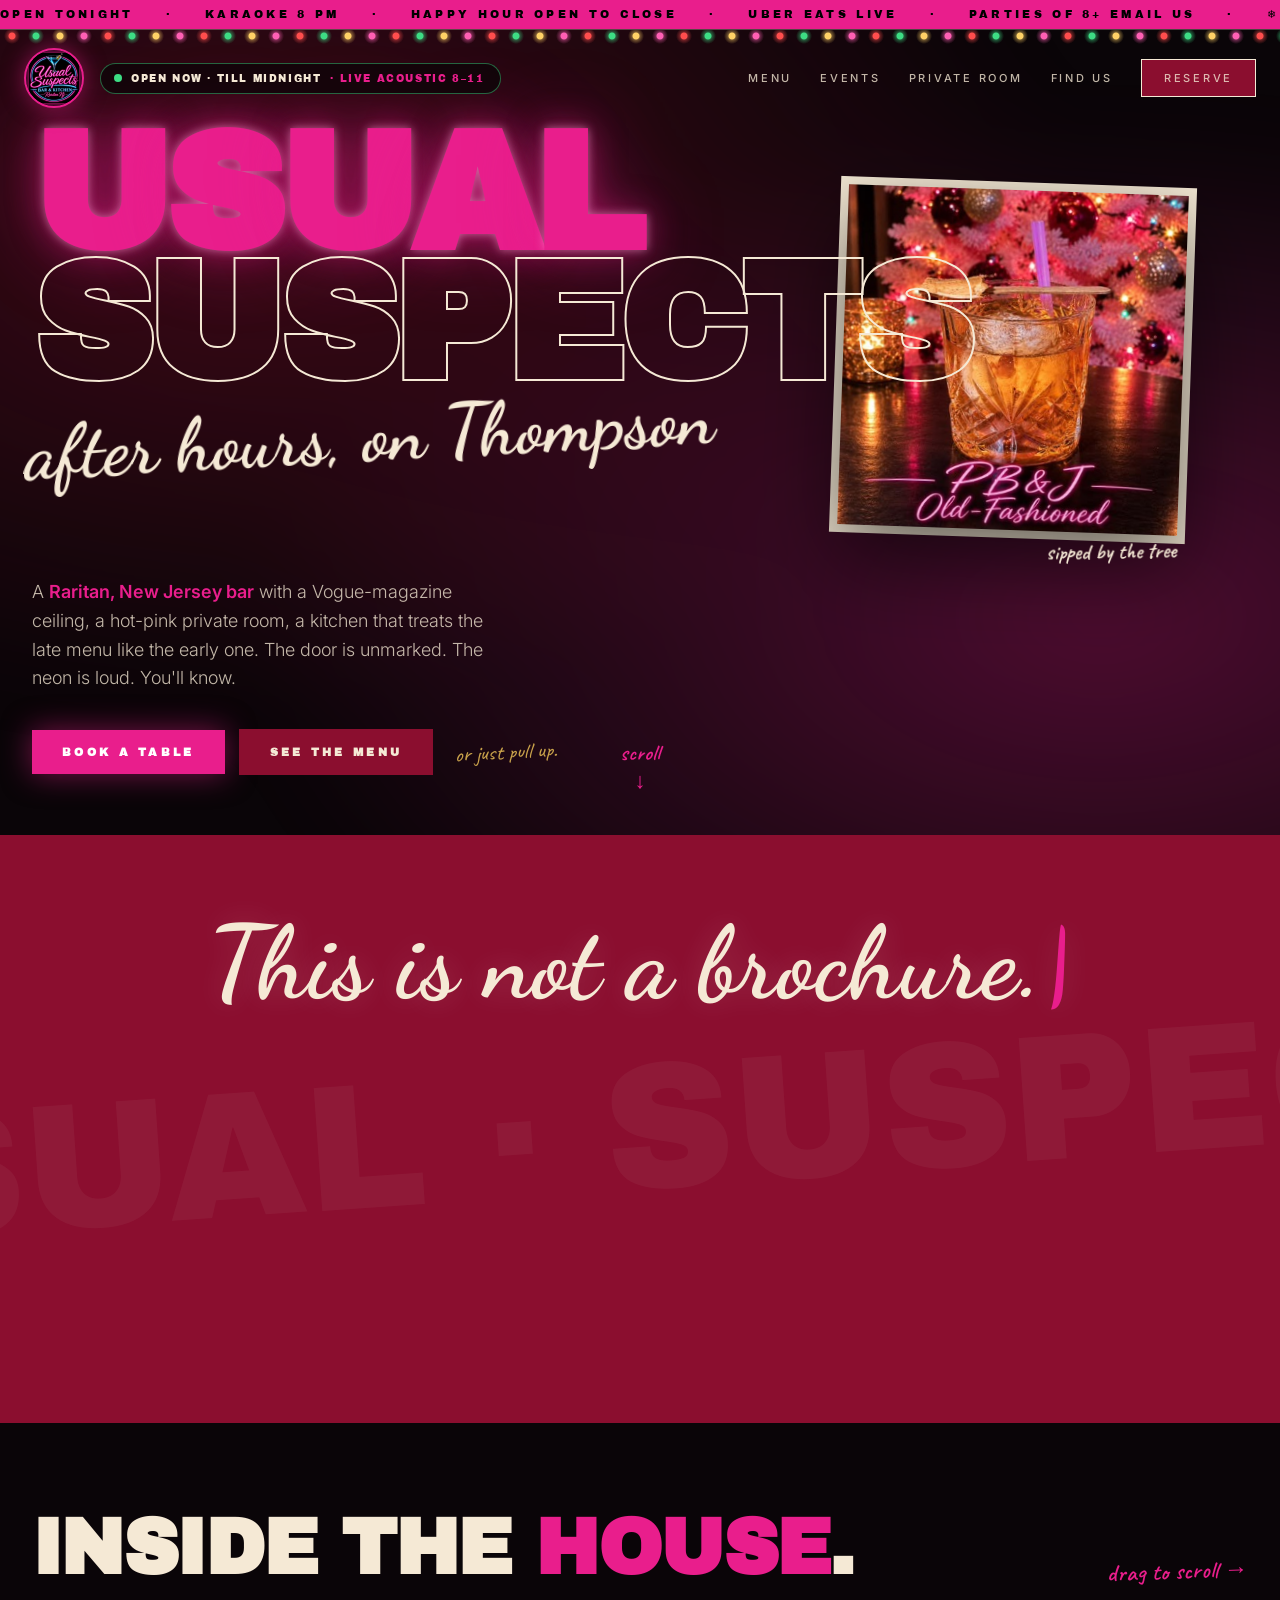
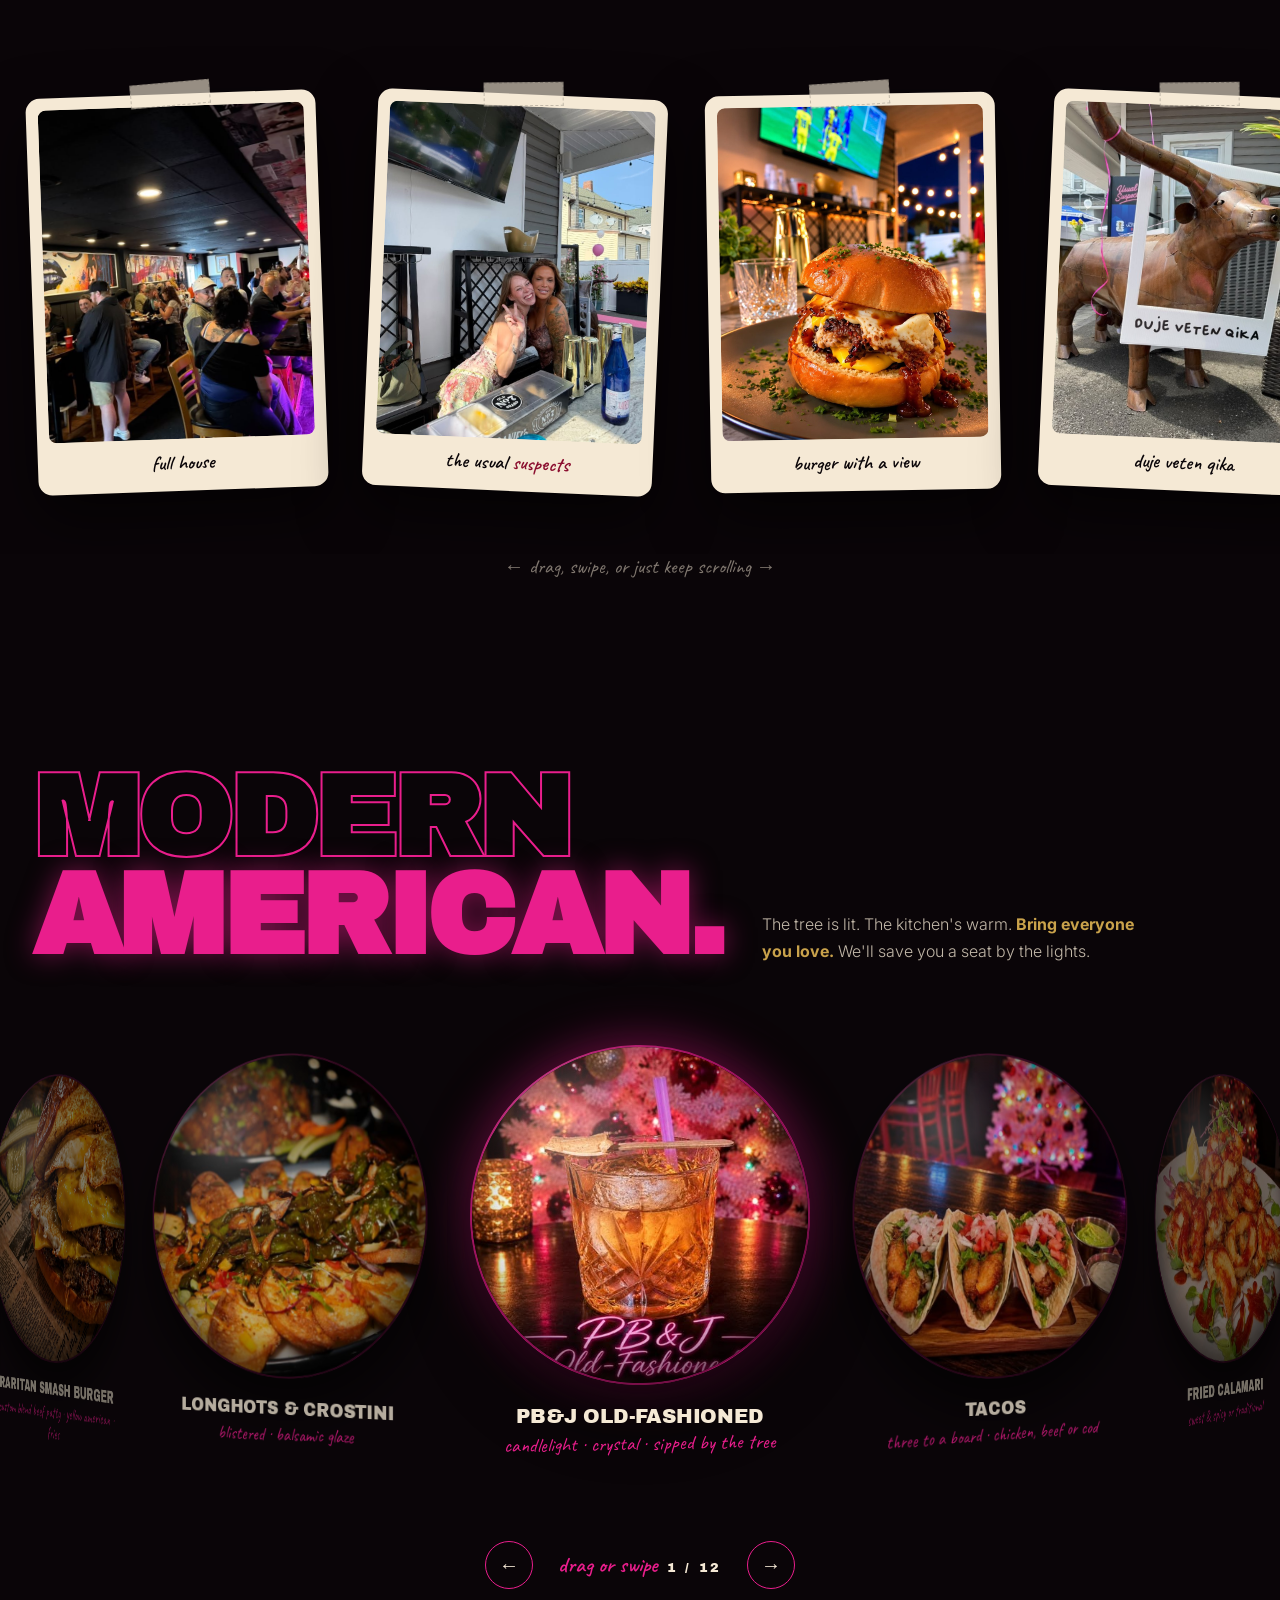
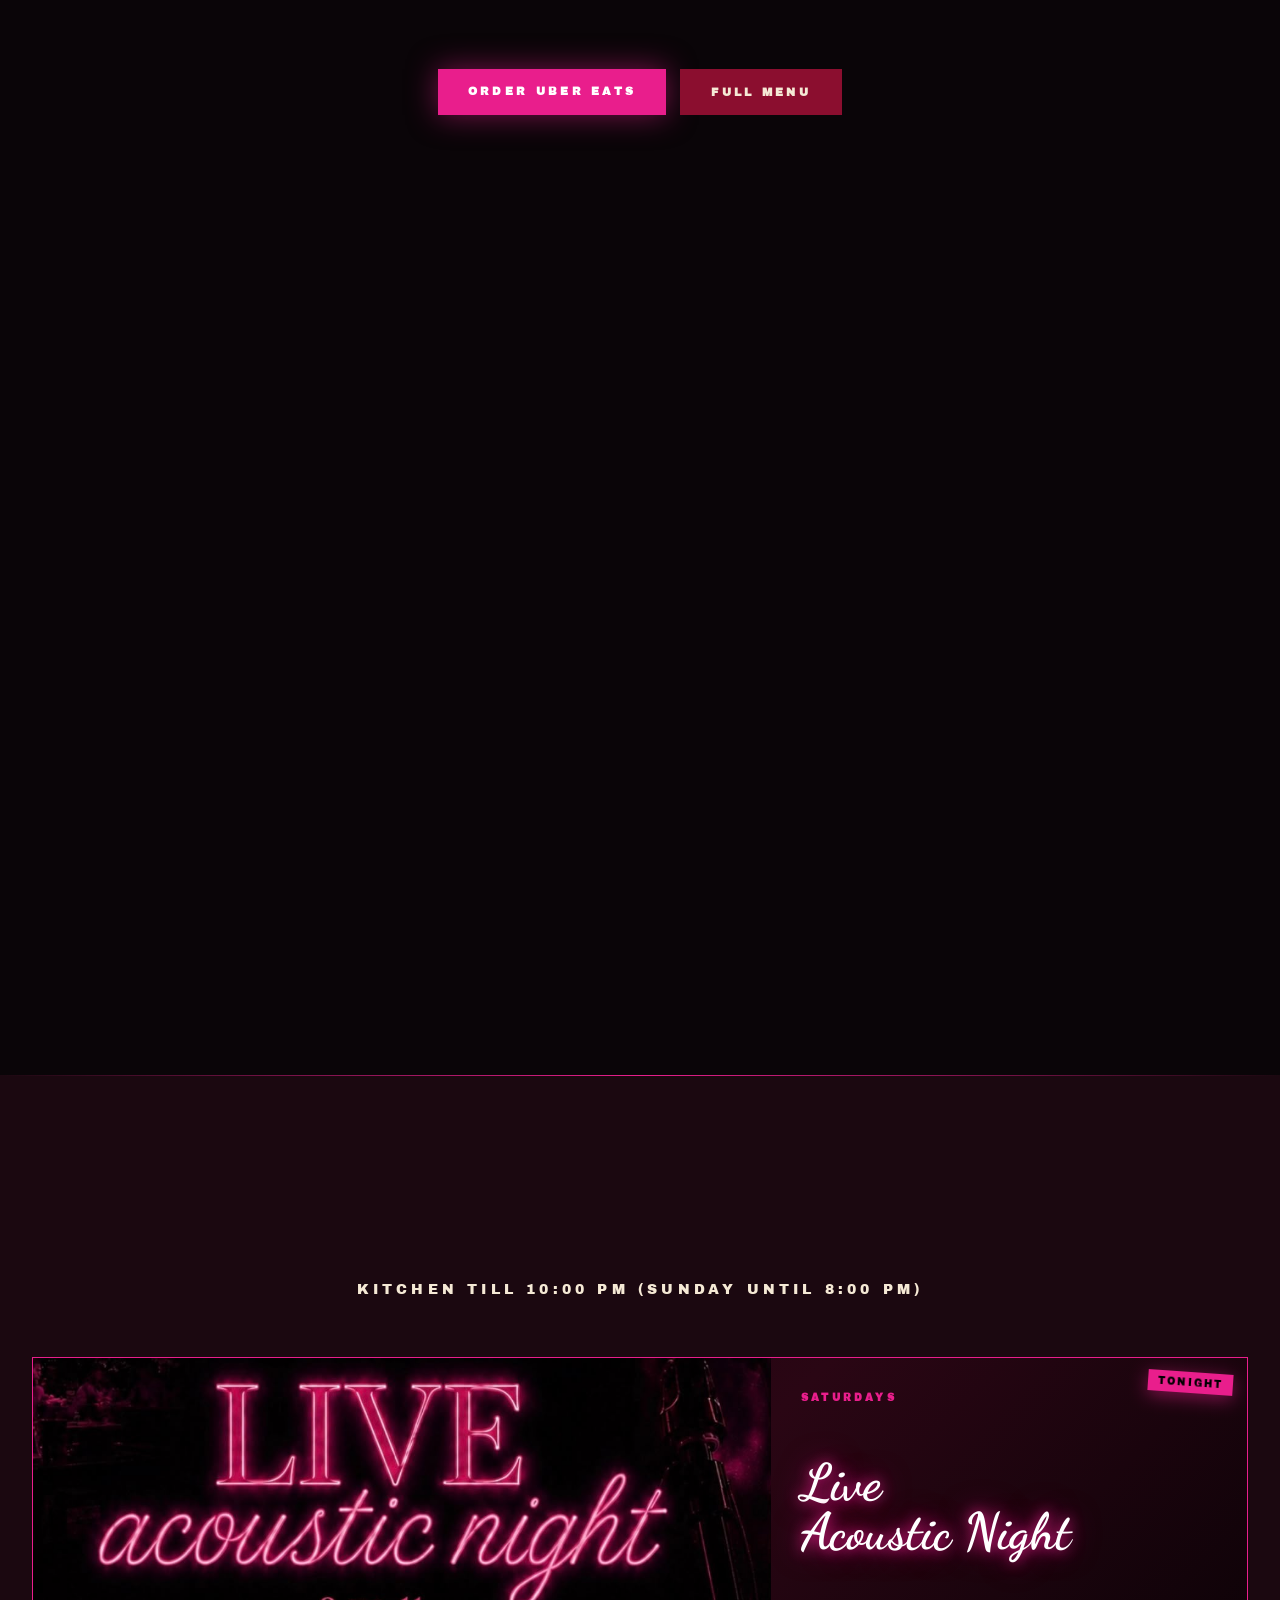
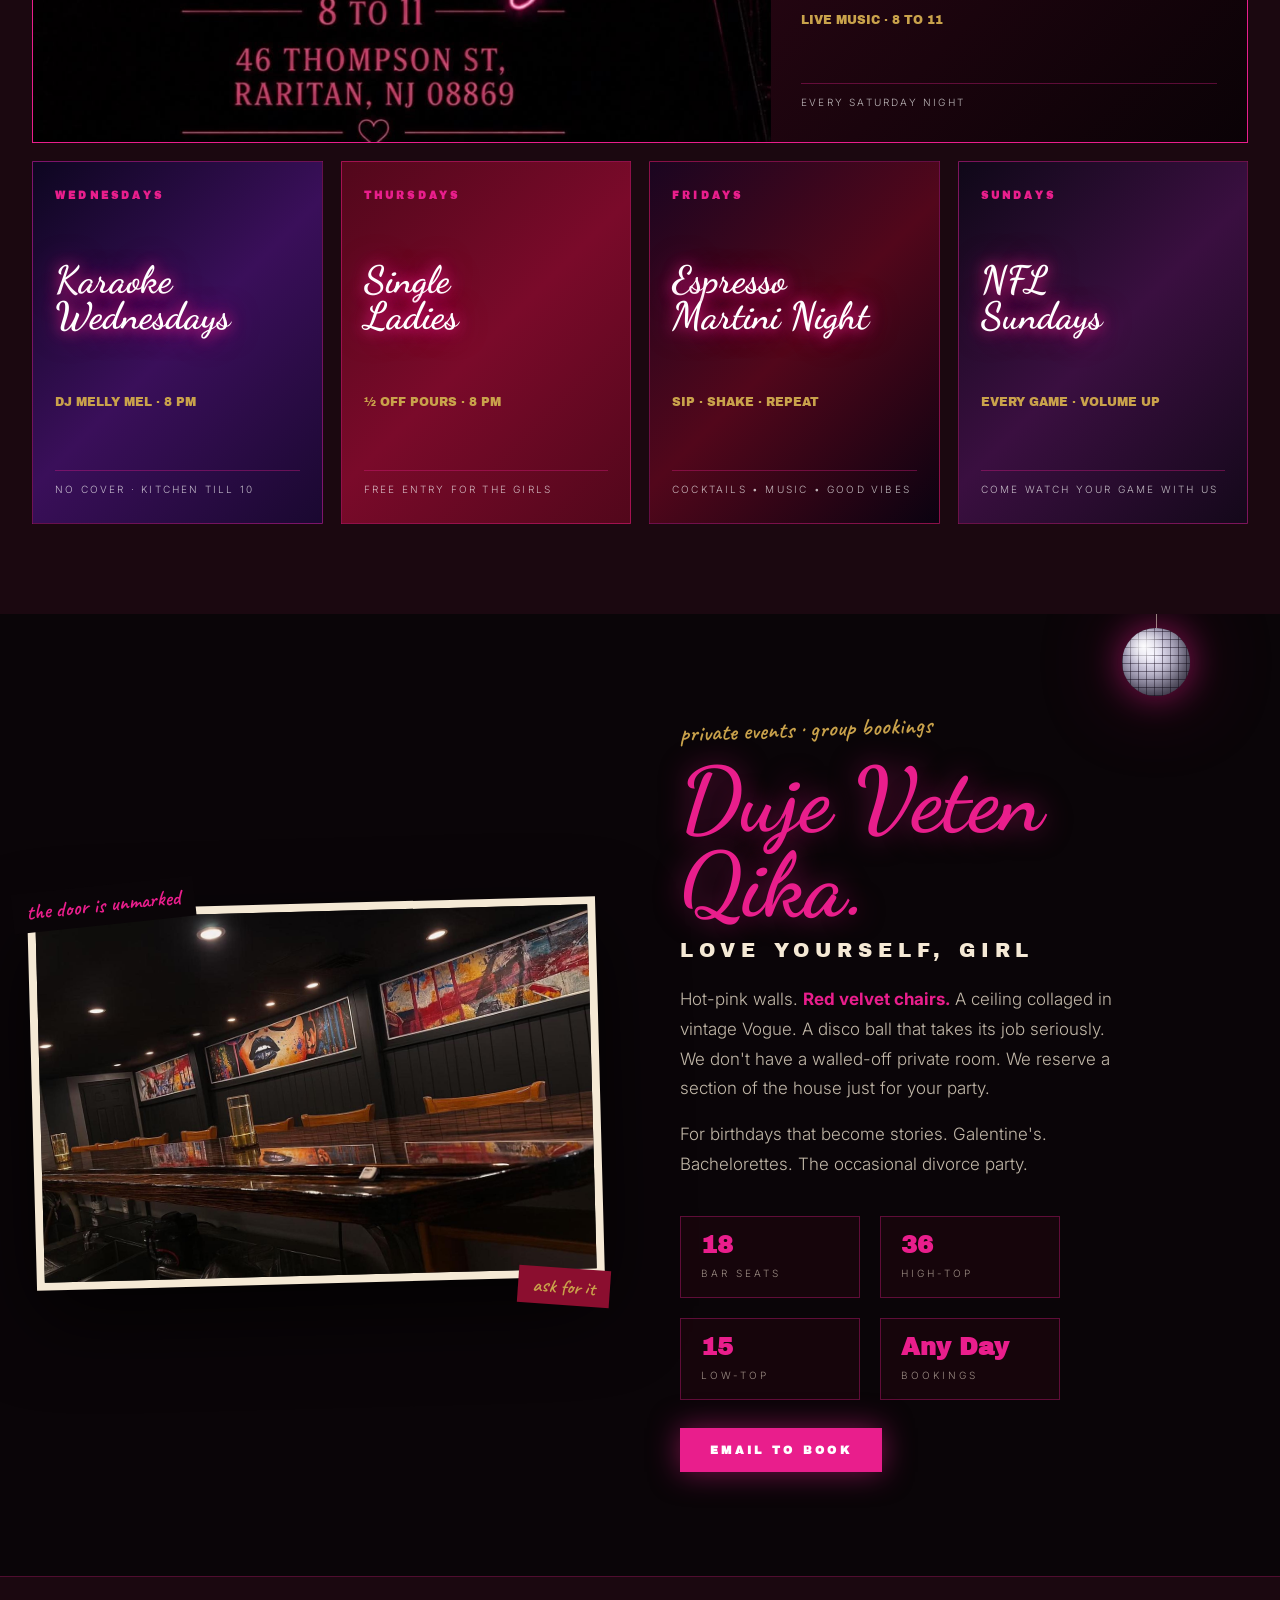
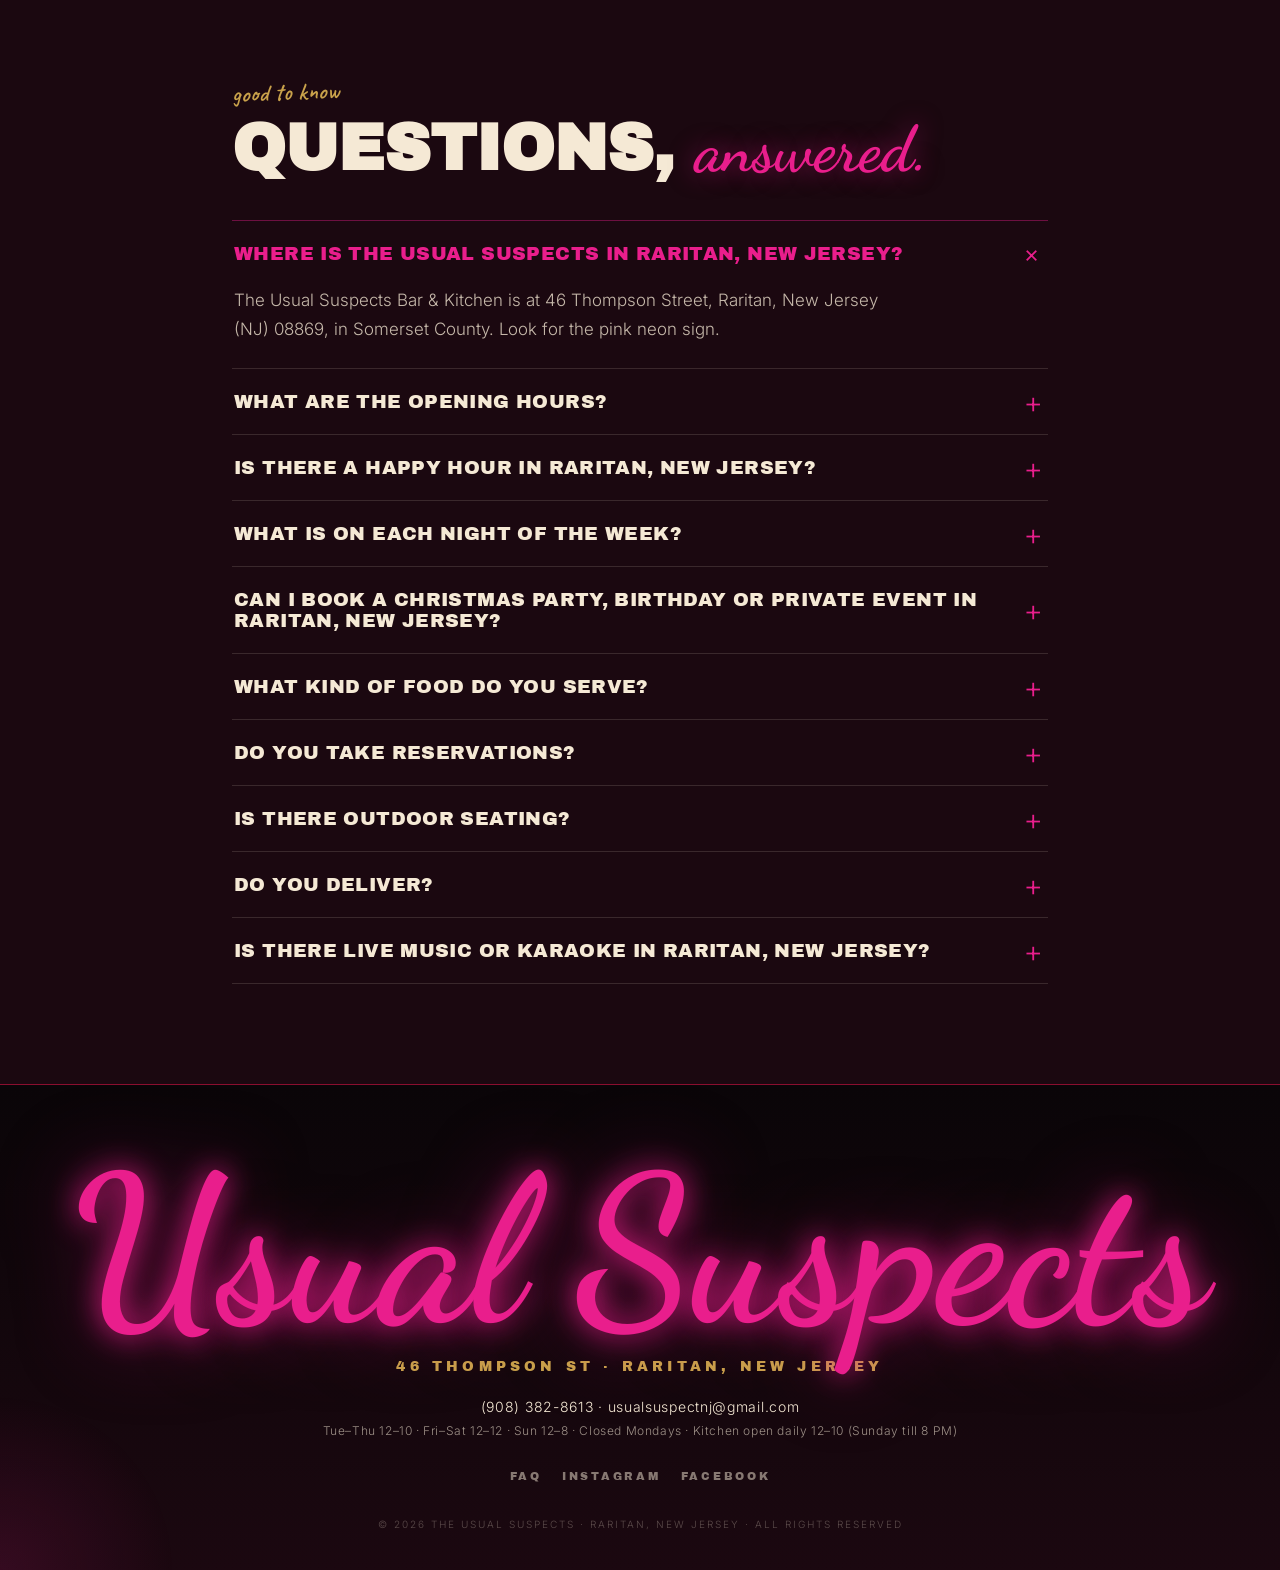
==== commit 2c2311b1: "stop the wide acoustic night banner tilting on hover Co-Authored-By: Claude Fable 5.2 <noreply@anthr" ====
--- a/index.html
+++ b/index.html
@@ -61,7 +61,7 @@
 <link rel="preload" as="image" href="images/xmas-old-fashioned.jpg" fetchpriority="high">
 
 <!-- STYLES -->
-<link rel="stylesheet" href="style.css?v=5">
+<link rel="stylesheet" href="style.css?v=6">
 
 <!-- STRUCTURED DATA for Google and AI assistants: business details, full food menu, FAQ.
      If hours, prices or FAQ answers change on the page, change them here too. -->
--- a/style.css
+++ b/style.css
@@ -1493,3 +1493,6 @@
 .menu-text p { margin: 0 22px 14px; font-size: 15px; line-height: 1.6; color: var(--cream-78); }
 .menu-text > :last-child { margin-bottom: 24px; }
 .menu-text dt { break-after: avoid; }
+
+/* The wide Saturday banner lifts on hover but must not tilt: a 1-degree tilt on a card this wide looks crooked */
+.promo.a:hover { transform: translateY(-4px); }
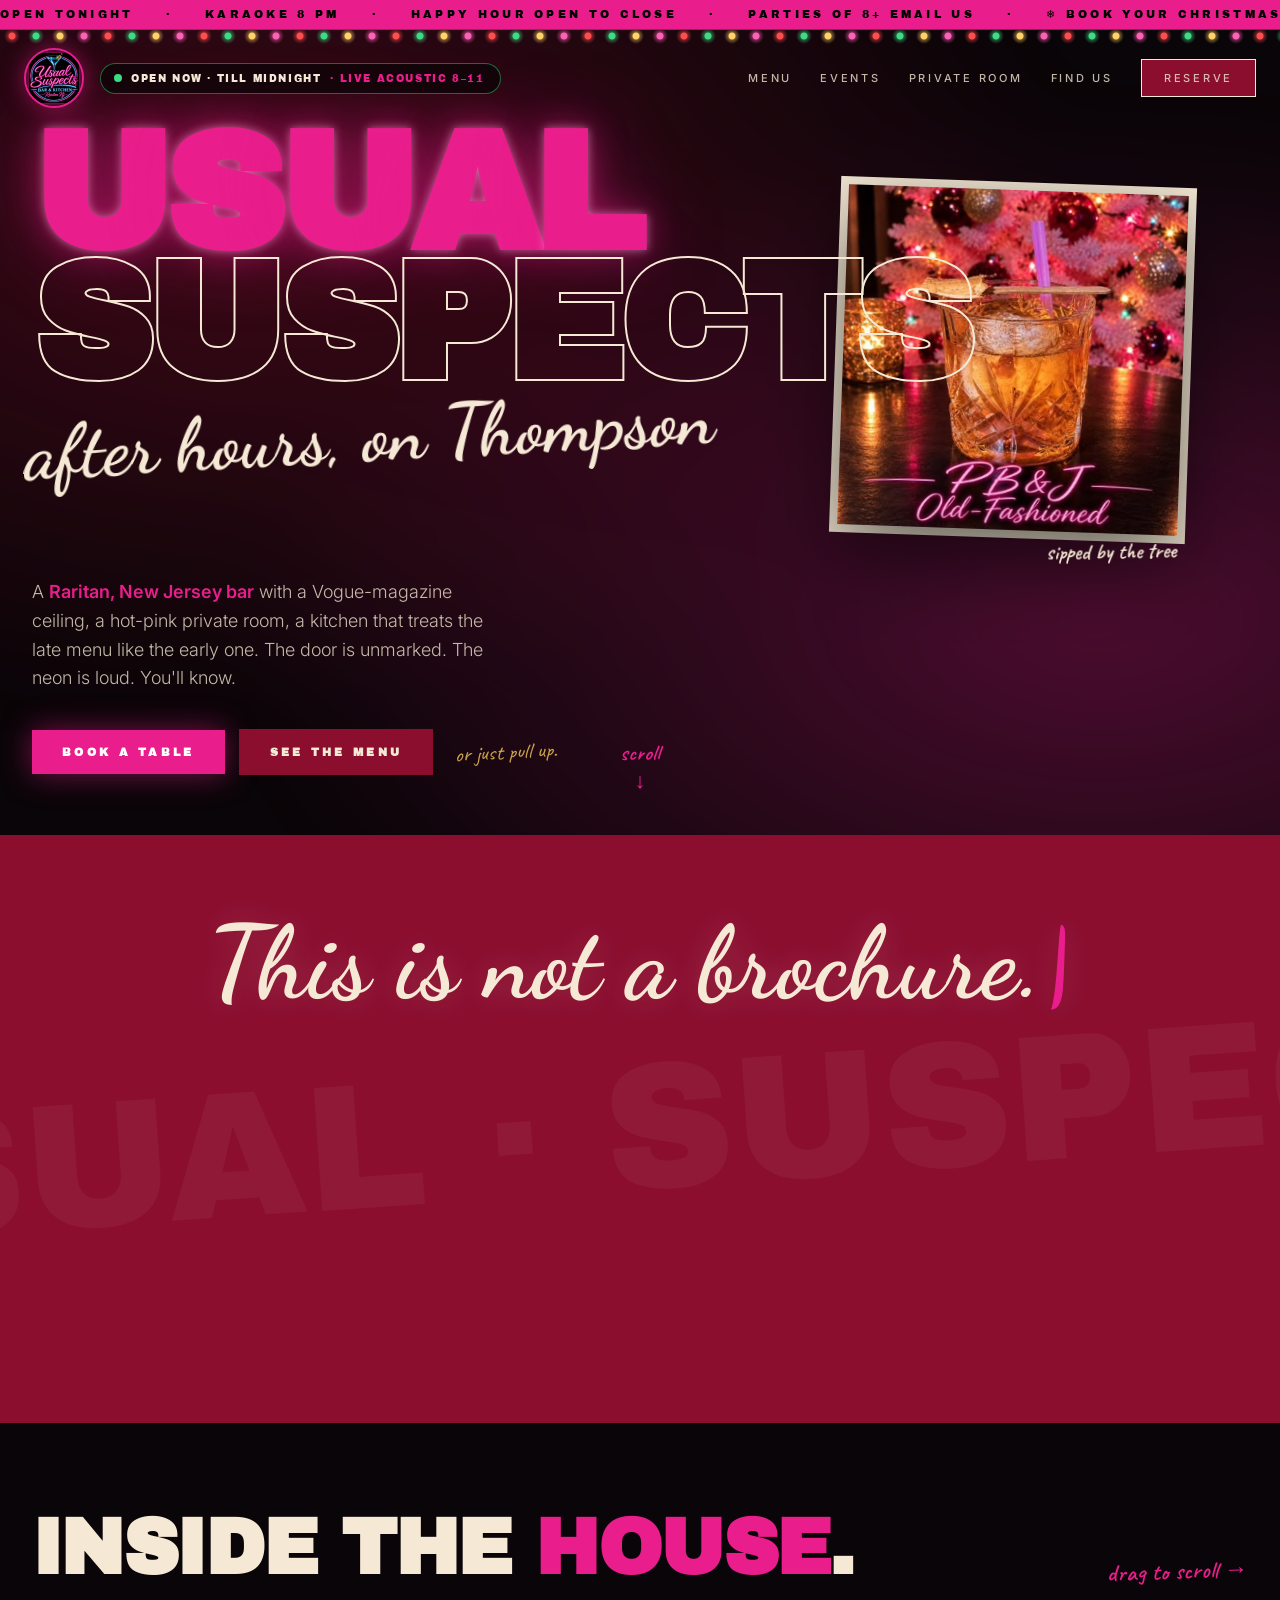
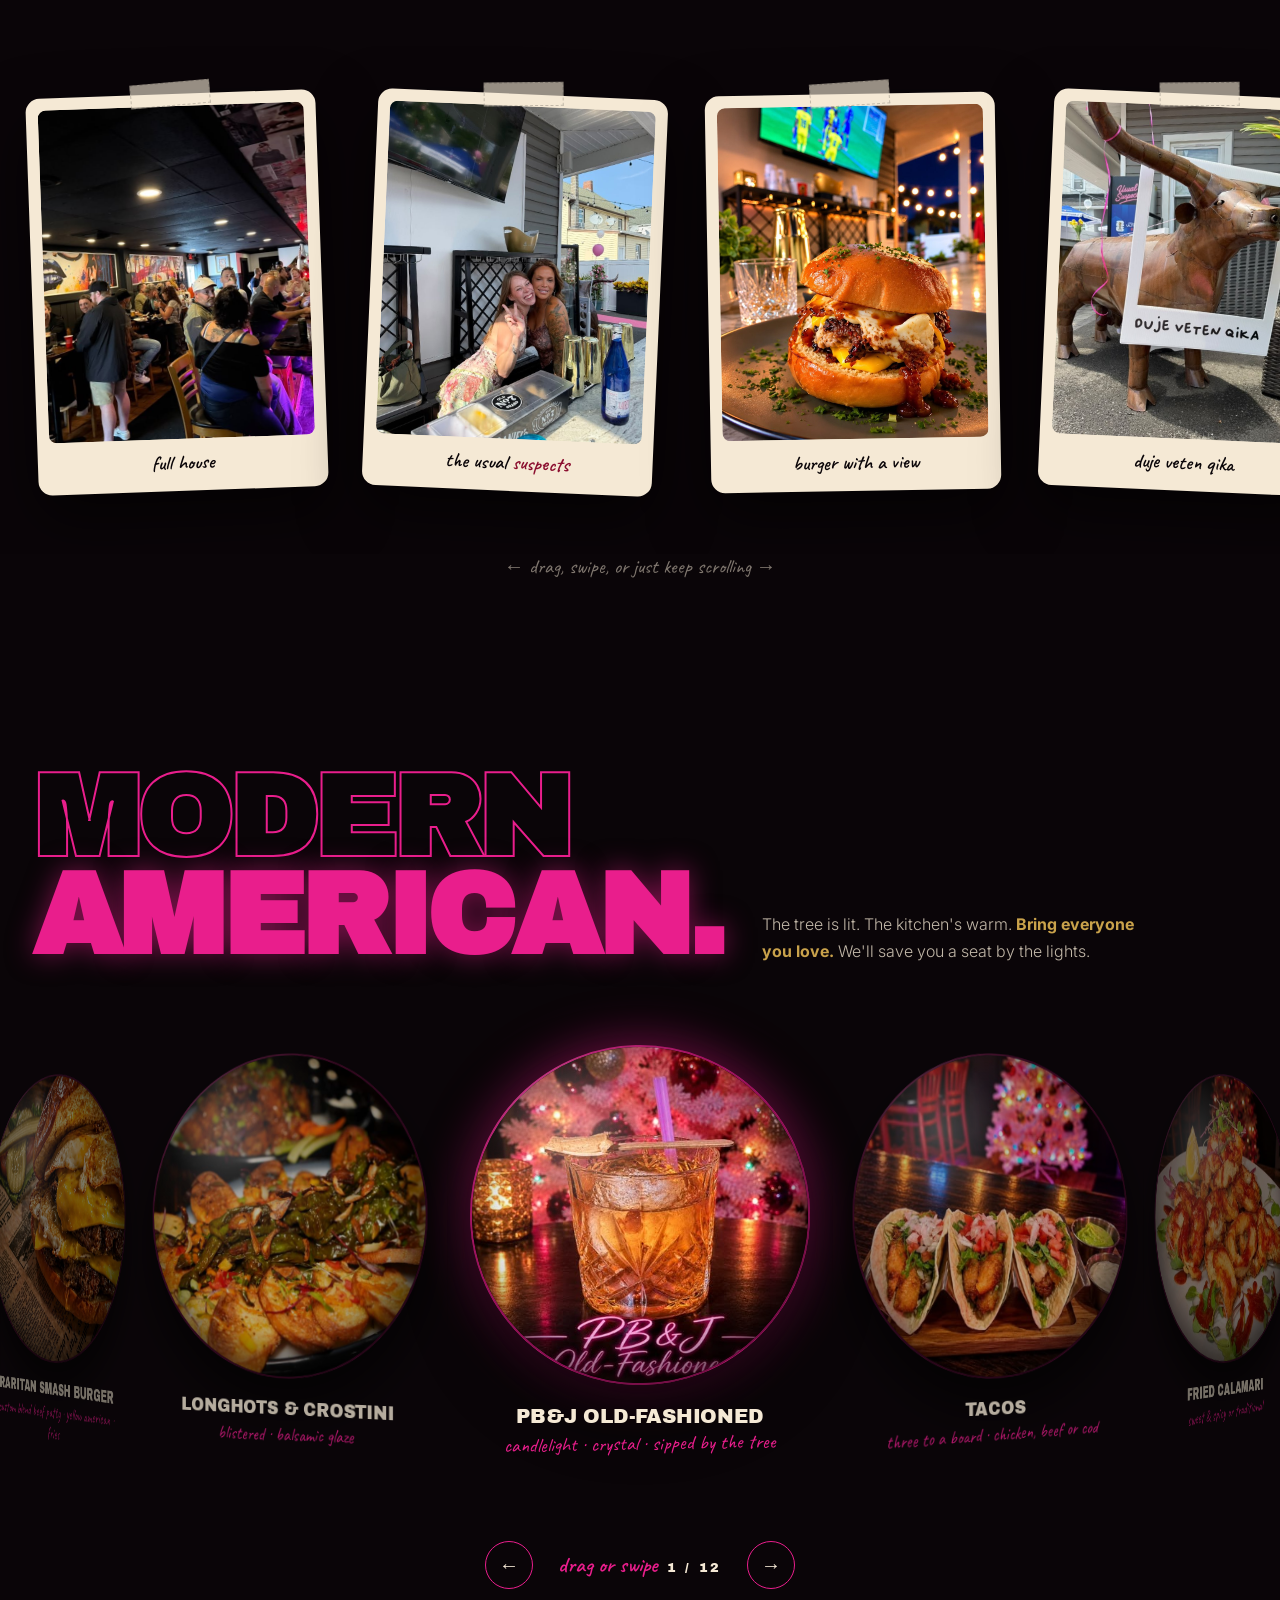
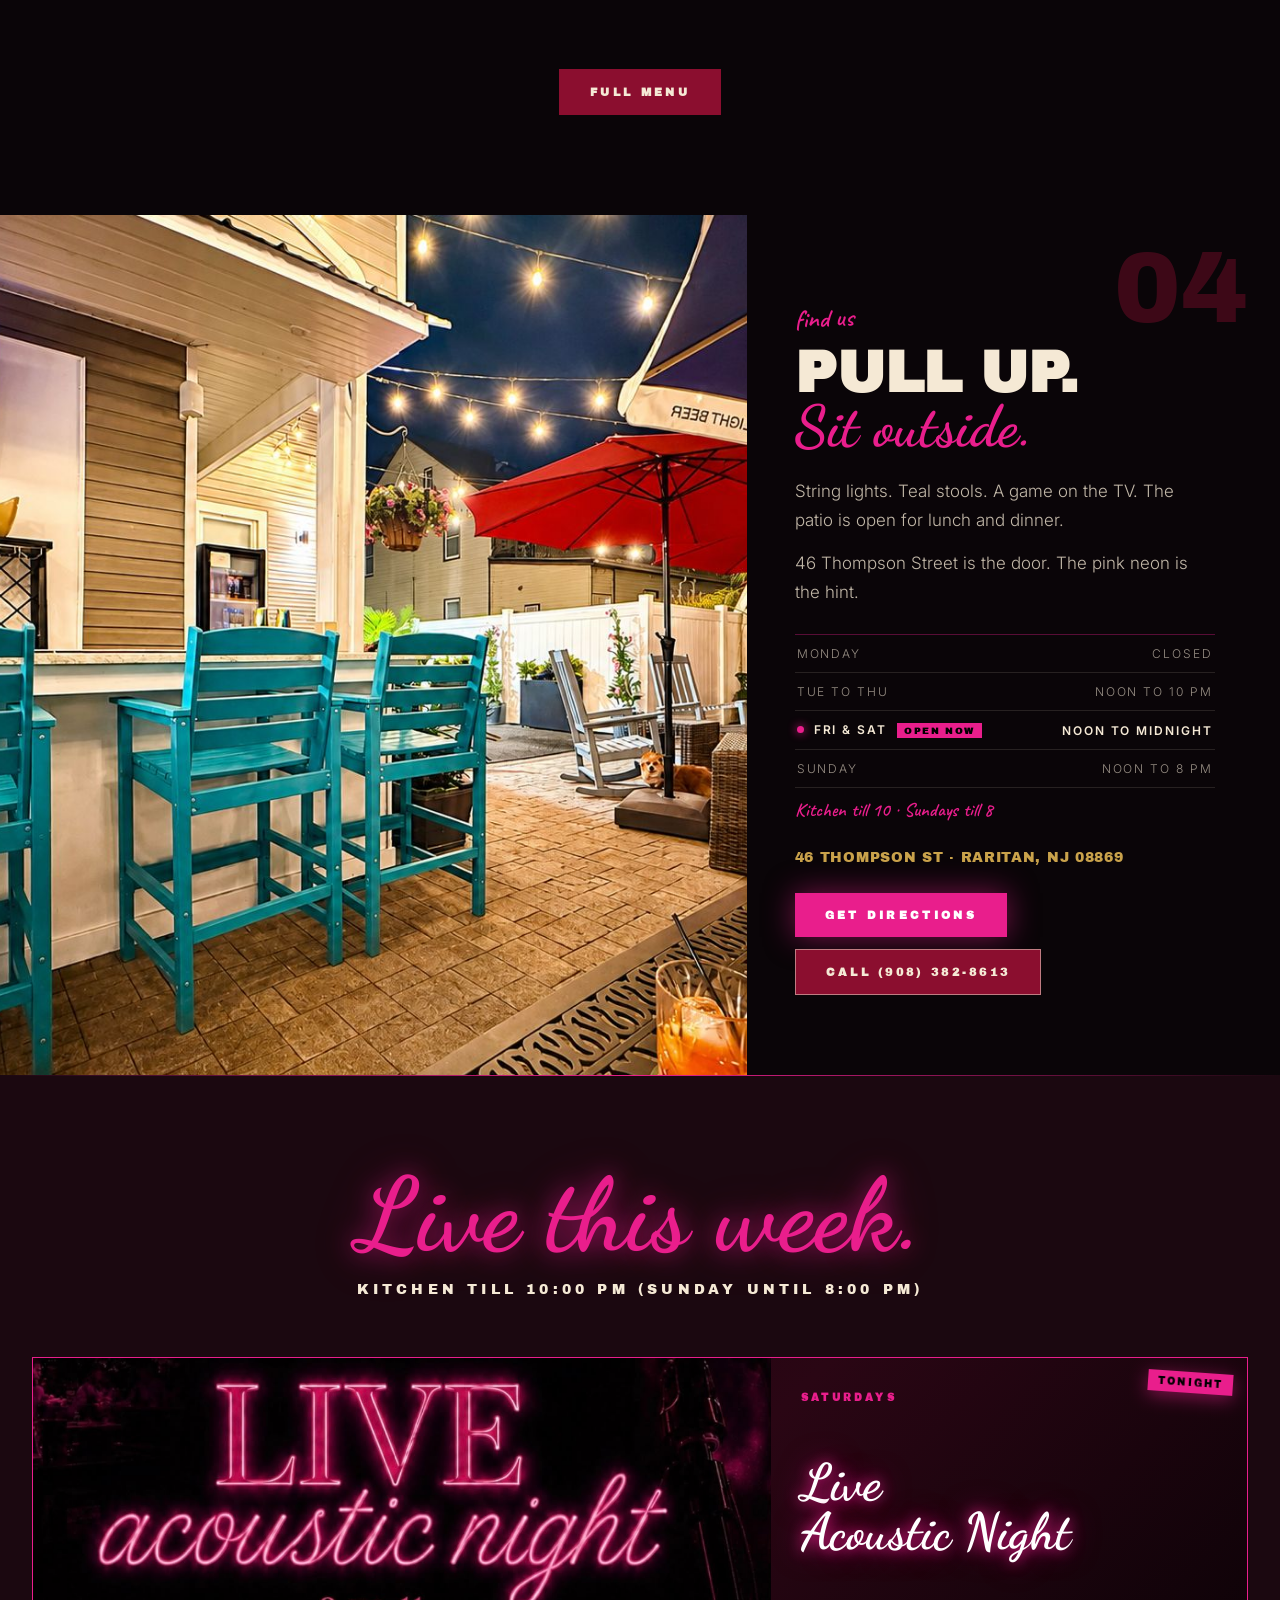
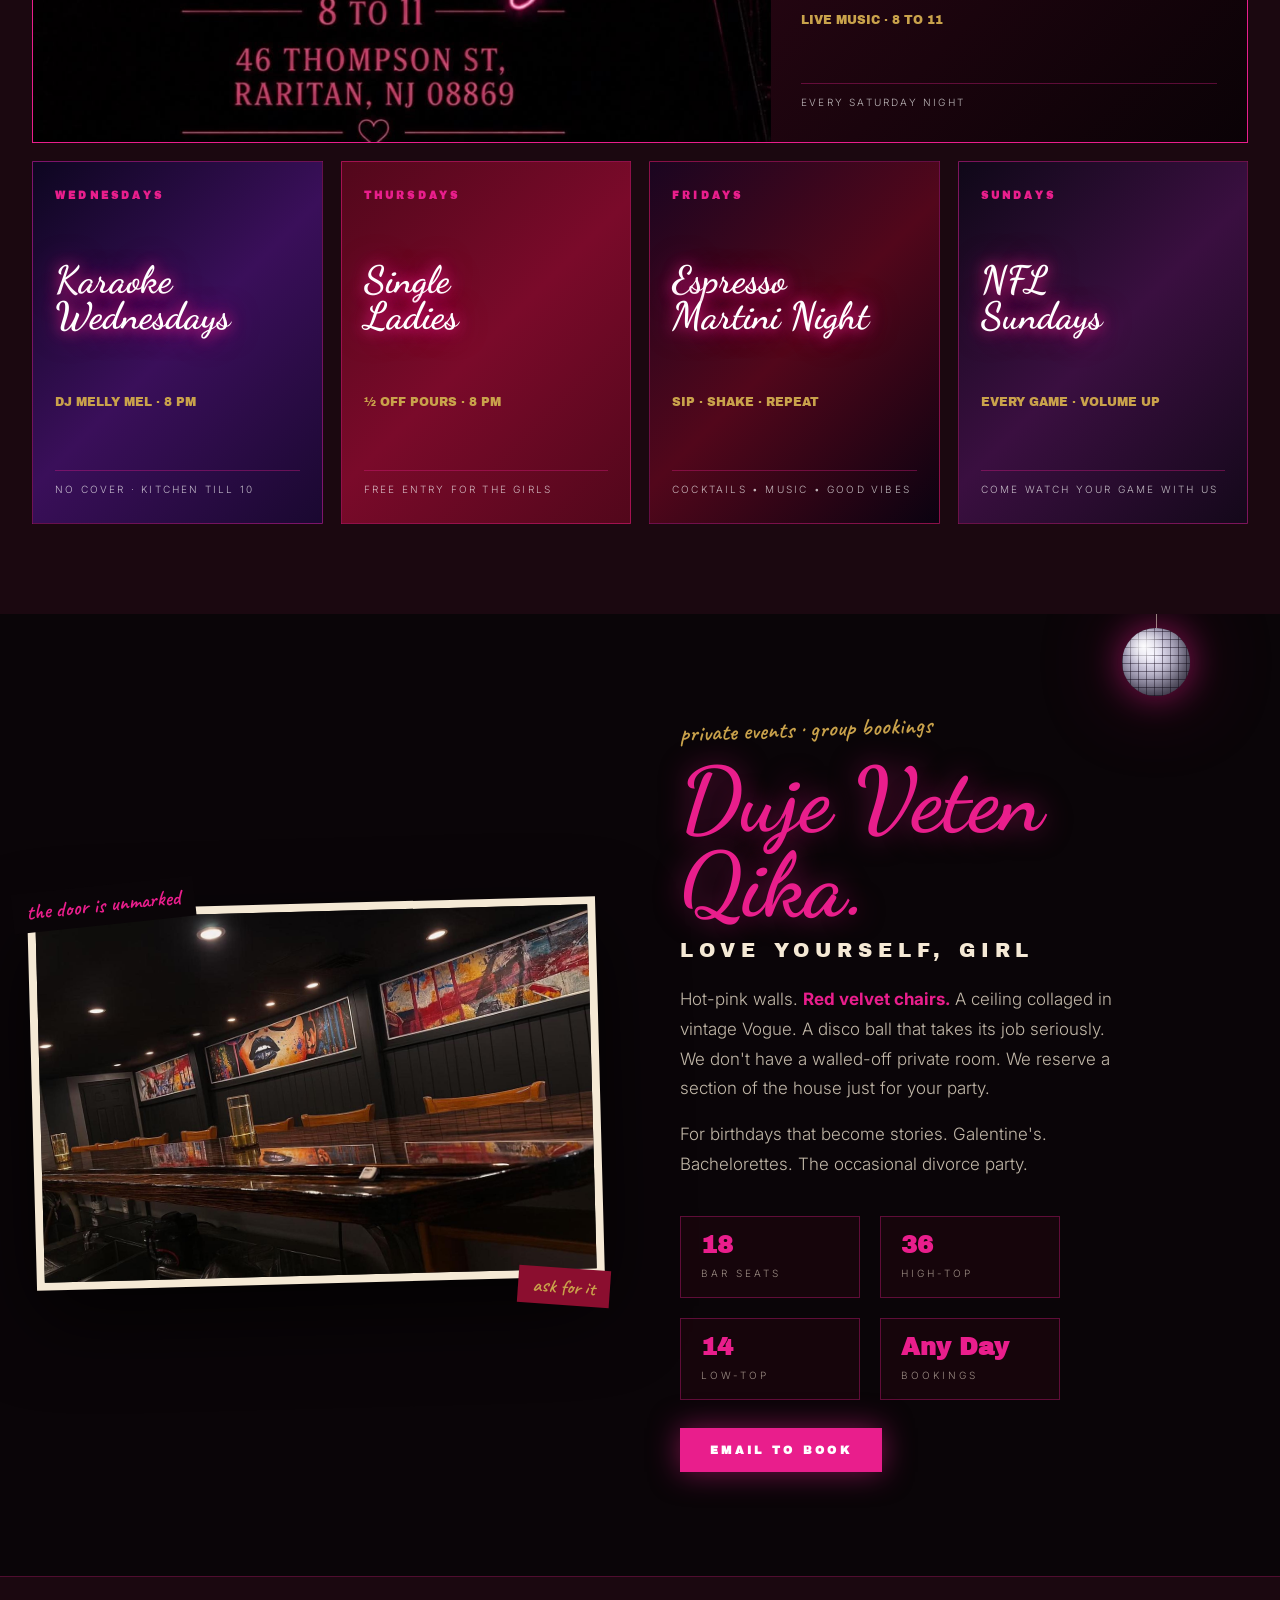
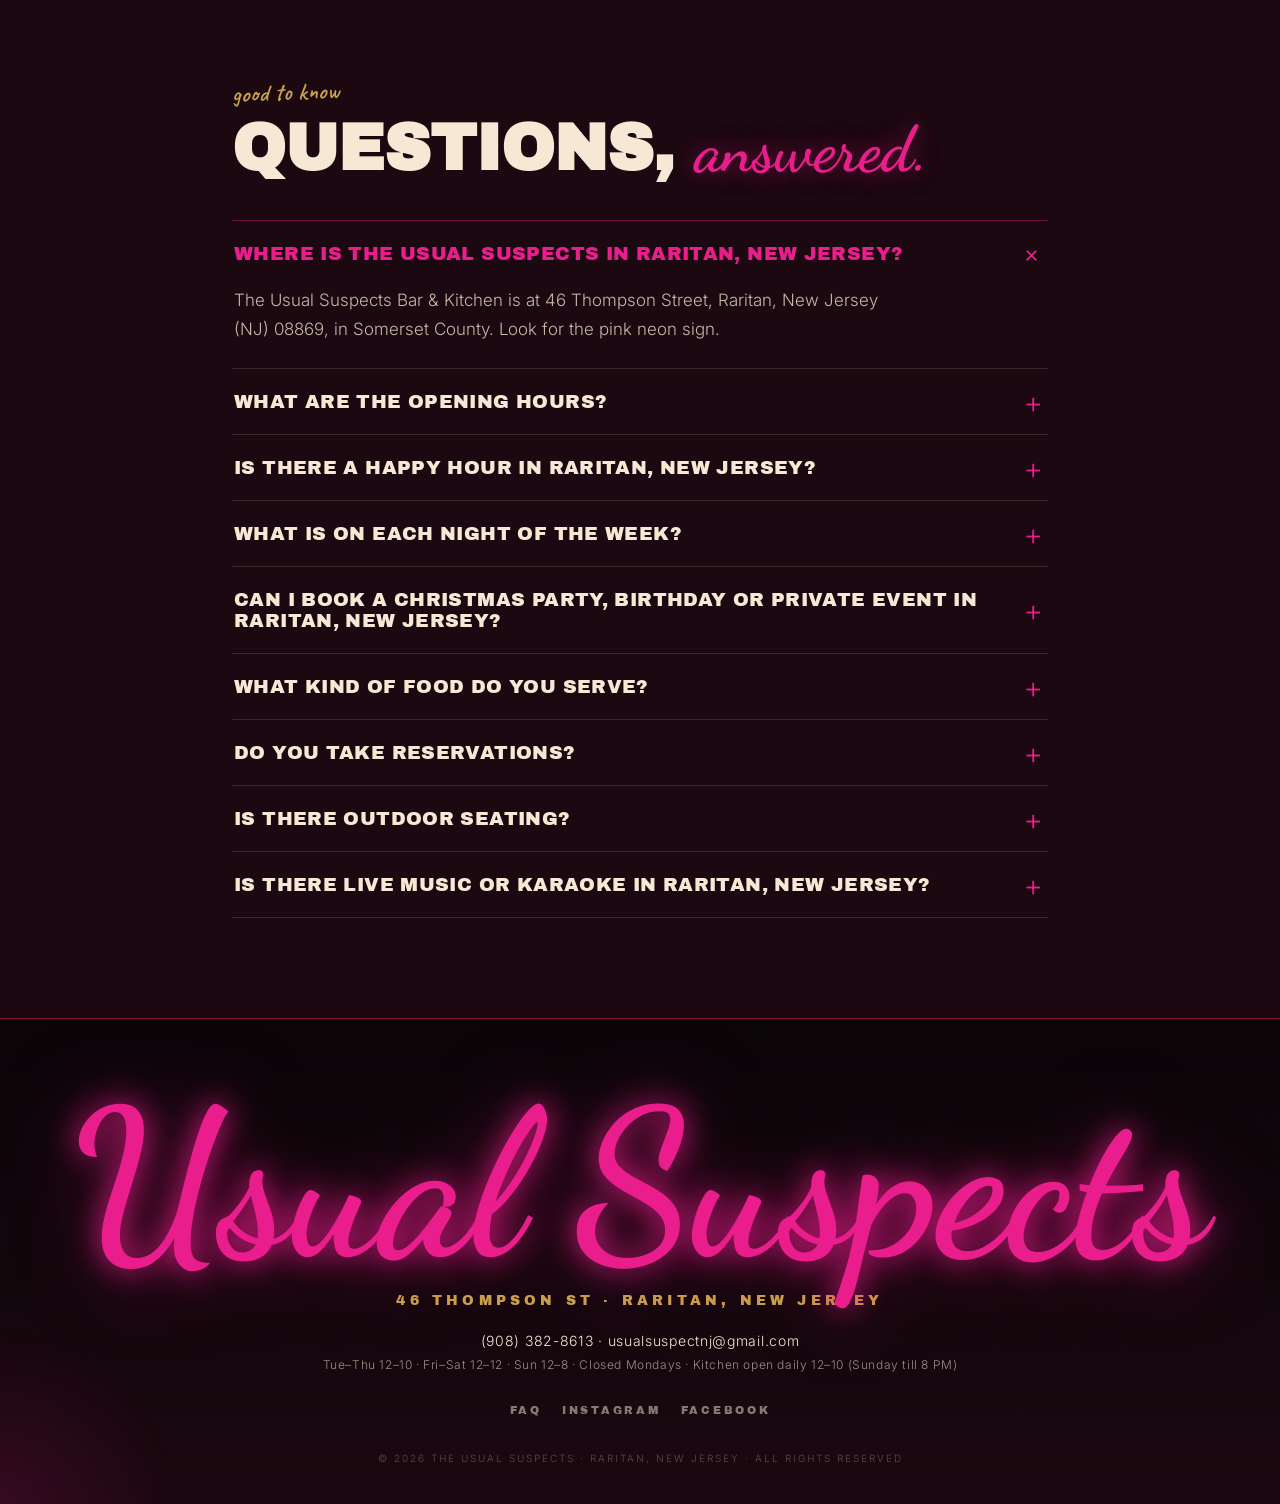
==== commit 7849a617: "remove Uber Eats from the site: button, ticker, faq, structured data and llms.txt Co-Authored-By: Cl" ====
--- a/index.html
+++ b/index.html
@@ -61,7 +61,7 @@
 <link rel="preload" as="image" href="images/xmas-old-fashioned.jpg" fetchpriority="high">
 
 <!-- STYLES -->
-<link rel="stylesheet" href="style.css?v=6">
+<link rel="stylesheet" href="style.css?v=7">
 
 <!-- STRUCTURED DATA for Google and AI assistants: business details, full food menu, FAQ.
      If hours, prices or FAQ answers change on the page, change them here too. -->
@@ -190,11 +190,6 @@
      "@type": "LocationFeatureSpecification",
      "name": "Happy Hour",
      "value": true
-    },
-    {
-     "@type": "LocationFeatureSpecification",
-     "name": "Delivery via Uber Eats",
-     "value": true
     }
    ],
    "hasMenu": {
@@ -578,14 +573,6 @@
     },
     {
      "@type": "Question",
-     "name": "Do you deliver?",
-     "acceptedAnswer": {
-      "@type": "Answer",
-      "text": "Yes, you can order from The Usual Suspects on Uber Eats."
-     }
-    },
-    {
-     "@type": "Question",
      "name": "Is there live music or karaoke in Raritan, New Jersey?",
      "acceptedAnswer": {
       "@type": "Answer",
@@ -609,9 +596,9 @@
 <!-- MARQUEE TAPE -->
 <div class="tape" aria-hidden="true">
   <div class="tape-track">
-    <span>OPEN TONIGHT</span><span>·</span><span>KARAOKE 8 PM</span><span>·</span><span>HAPPY HOUR OPEN TO CLOSE</span><span>·</span><span>UBER EATS LIVE</span><span>·</span><span>PARTIES OF 8+ EMAIL US</span><span>·</span><span>❄ BOOK YOUR CHRISTMAS PARTY ❄</span><span>·</span>
-    <span>OPEN TONIGHT</span><span>·</span><span>KARAOKE 8 PM</span><span>·</span><span>HAPPY HOUR OPEN TO CLOSE</span><span>·</span><span>UBER EATS LIVE</span><span>·</span><span>PARTIES OF 8+ EMAIL US</span><span>·</span><span>❄ BOOK YOUR CHRISTMAS PARTY ❄</span><span>·</span>
-    <span>OPEN TONIGHT</span><span>·</span><span>KARAOKE 8 PM</span><span>·</span><span>HAPPY HOUR OPEN TO CLOSE</span><span>·</span><span>UBER EATS LIVE</span><span>·</span><span>PARTIES OF 8+ EMAIL US</span><span>·</span><span>❄ BOOK YOUR CHRISTMAS PARTY ❄</span><span>·</span>
+    <span>OPEN TONIGHT</span><span>·</span><span>KARAOKE 8 PM</span><span>·</span><span>HAPPY HOUR OPEN TO CLOSE</span><span>·</span><span>PARTIES OF 8+ EMAIL US</span><span>·</span><span>❄ BOOK YOUR CHRISTMAS PARTY ❄</span><span>·</span>
+    <span>OPEN TONIGHT</span><span>·</span><span>KARAOKE 8 PM</span><span>·</span><span>HAPPY HOUR OPEN TO CLOSE</span><span>·</span><span>PARTIES OF 8+ EMAIL US</span><span>·</span><span>❄ BOOK YOUR CHRISTMAS PARTY ❄</span><span>·</span>
+    <span>OPEN TONIGHT</span><span>·</span><span>KARAOKE 8 PM</span><span>·</span><span>HAPPY HOUR OPEN TO CLOSE</span><span>·</span><span>PARTIES OF 8+ EMAIL US</span><span>·</span><span>❄ BOOK YOUR CHRISTMAS PARTY ❄</span><span>·</span>
   </div>
 </div>
 
@@ -919,7 +906,6 @@
 
     </div>
     <div class="menu-cta">
-      <a href="https://www.ubereats.com/" class="btn btn-pink" target="_blank" rel="noopener noreferrer">Order Uber Eats</a>
       <button class="btn btn-wine" id="fullMenuToggle" aria-expanded="false" aria-controls="fullMenuPanel">Full Menu</button>
     </div>
 
@@ -1130,10 +1116,6 @@
       <p>Yes. There is a patio with a tiki bar, string lights and TVs.</p>
     </details>
     <details class="faq-item">
-      <summary>Do you deliver?</summary>
-      <p>Yes, you can order from The Usual Suspects on Uber Eats.</p>
-    </details>
-    <details class="faq-item">
       <summary>Is there live music or karaoke in Raritan, New Jersey?</summary>
       <p>Yes. The Usual Suspects in Raritan, New Jersey has karaoke every Wednesday from 8 PM and a live acoustic night every Saturday from 8 to 11 PM.</p>
     </details>
@@ -1200,7 +1182,6 @@
     <a href="https://instagram.com/usualsuspectsnj" target="_blank" rel="noopener noreferrer">Instagram</a>
     <a href="https://www.facebook.com/profile.php?id=61583762337493" target="_blank" rel="noopener noreferrer">Facebook</a>
     <!--<a href="https://tiktok.com/@usualsuspectsnj" target="_blank" rel="noopener noreferrer">TikTok</a> -->
-    <!--<a href="https://www.ubereats.com/" target="_blank" rel="noopener noreferrer">Uber Eats</a> -->
    <!-- <a href="#">Gift Cards</a> -->
    <!-- <a href="#">Privacy</a> -->
    <!-- <a href="#">Terms</a> -->
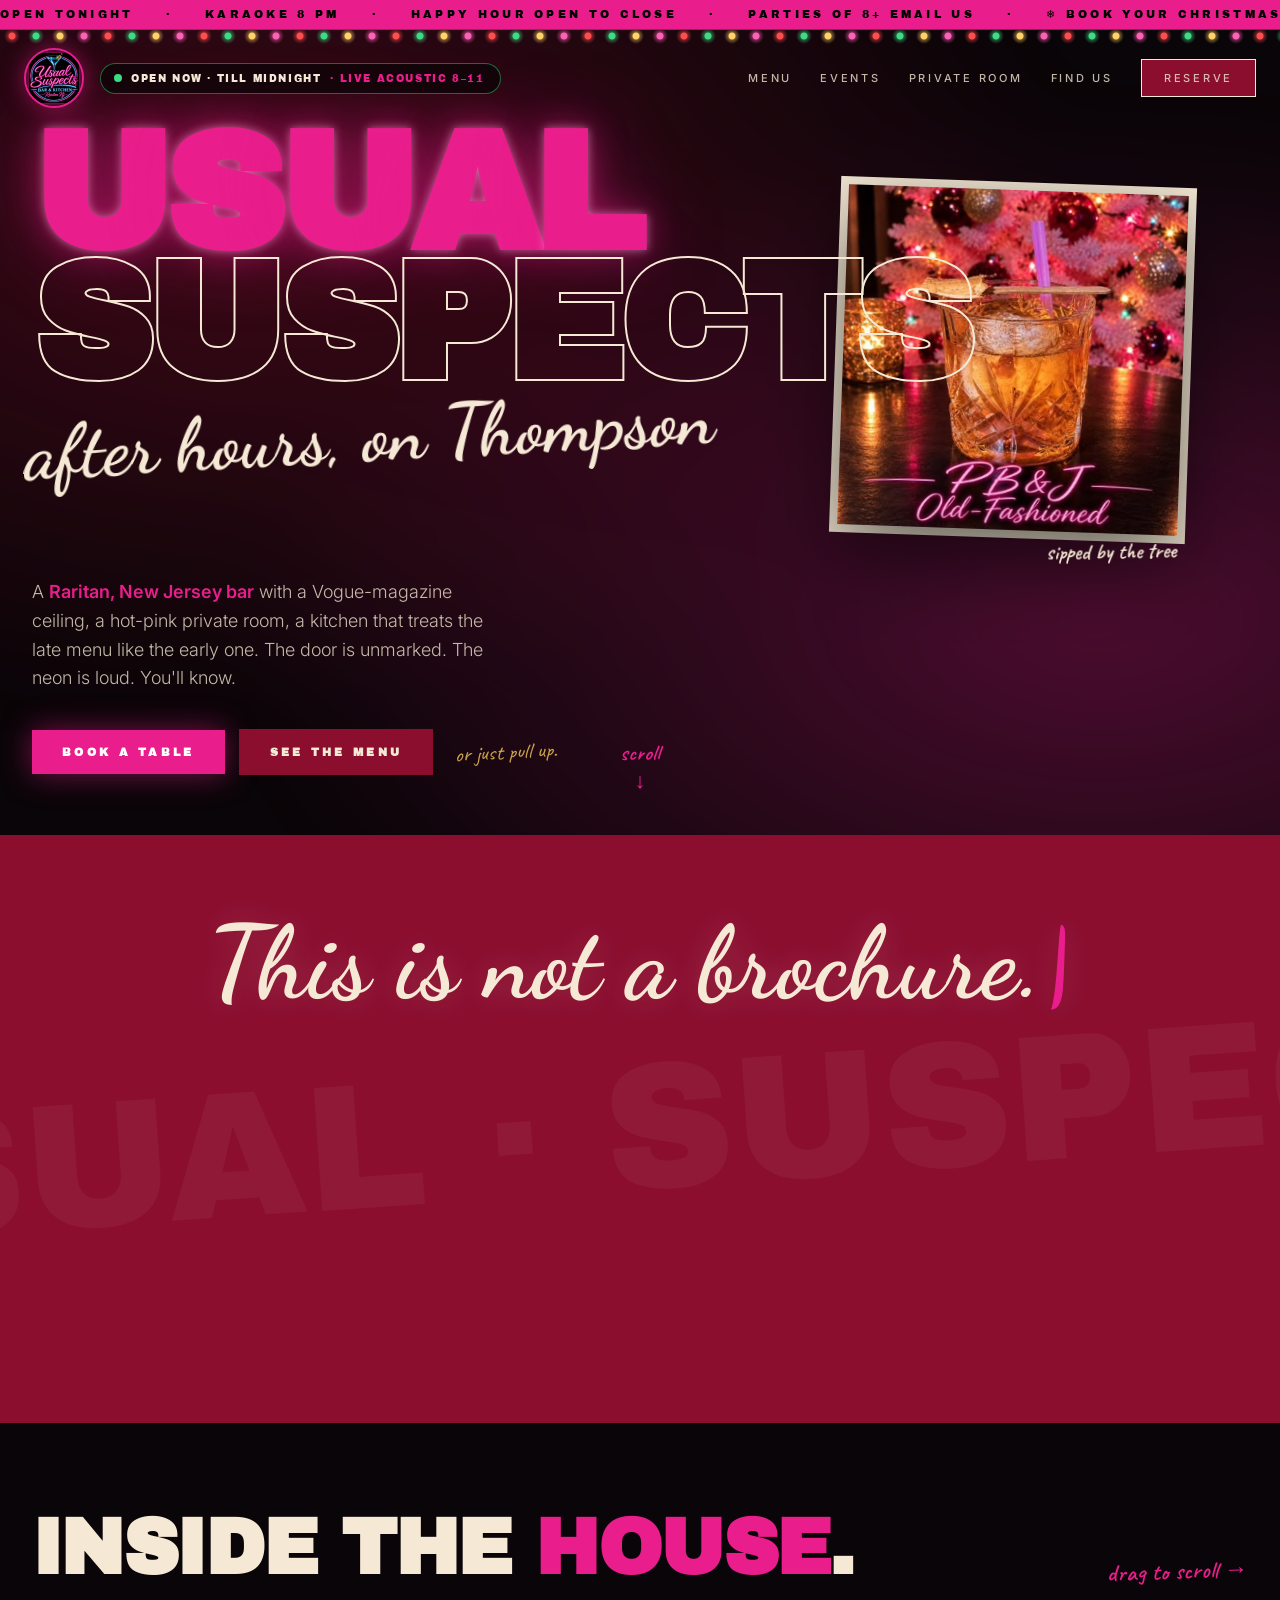
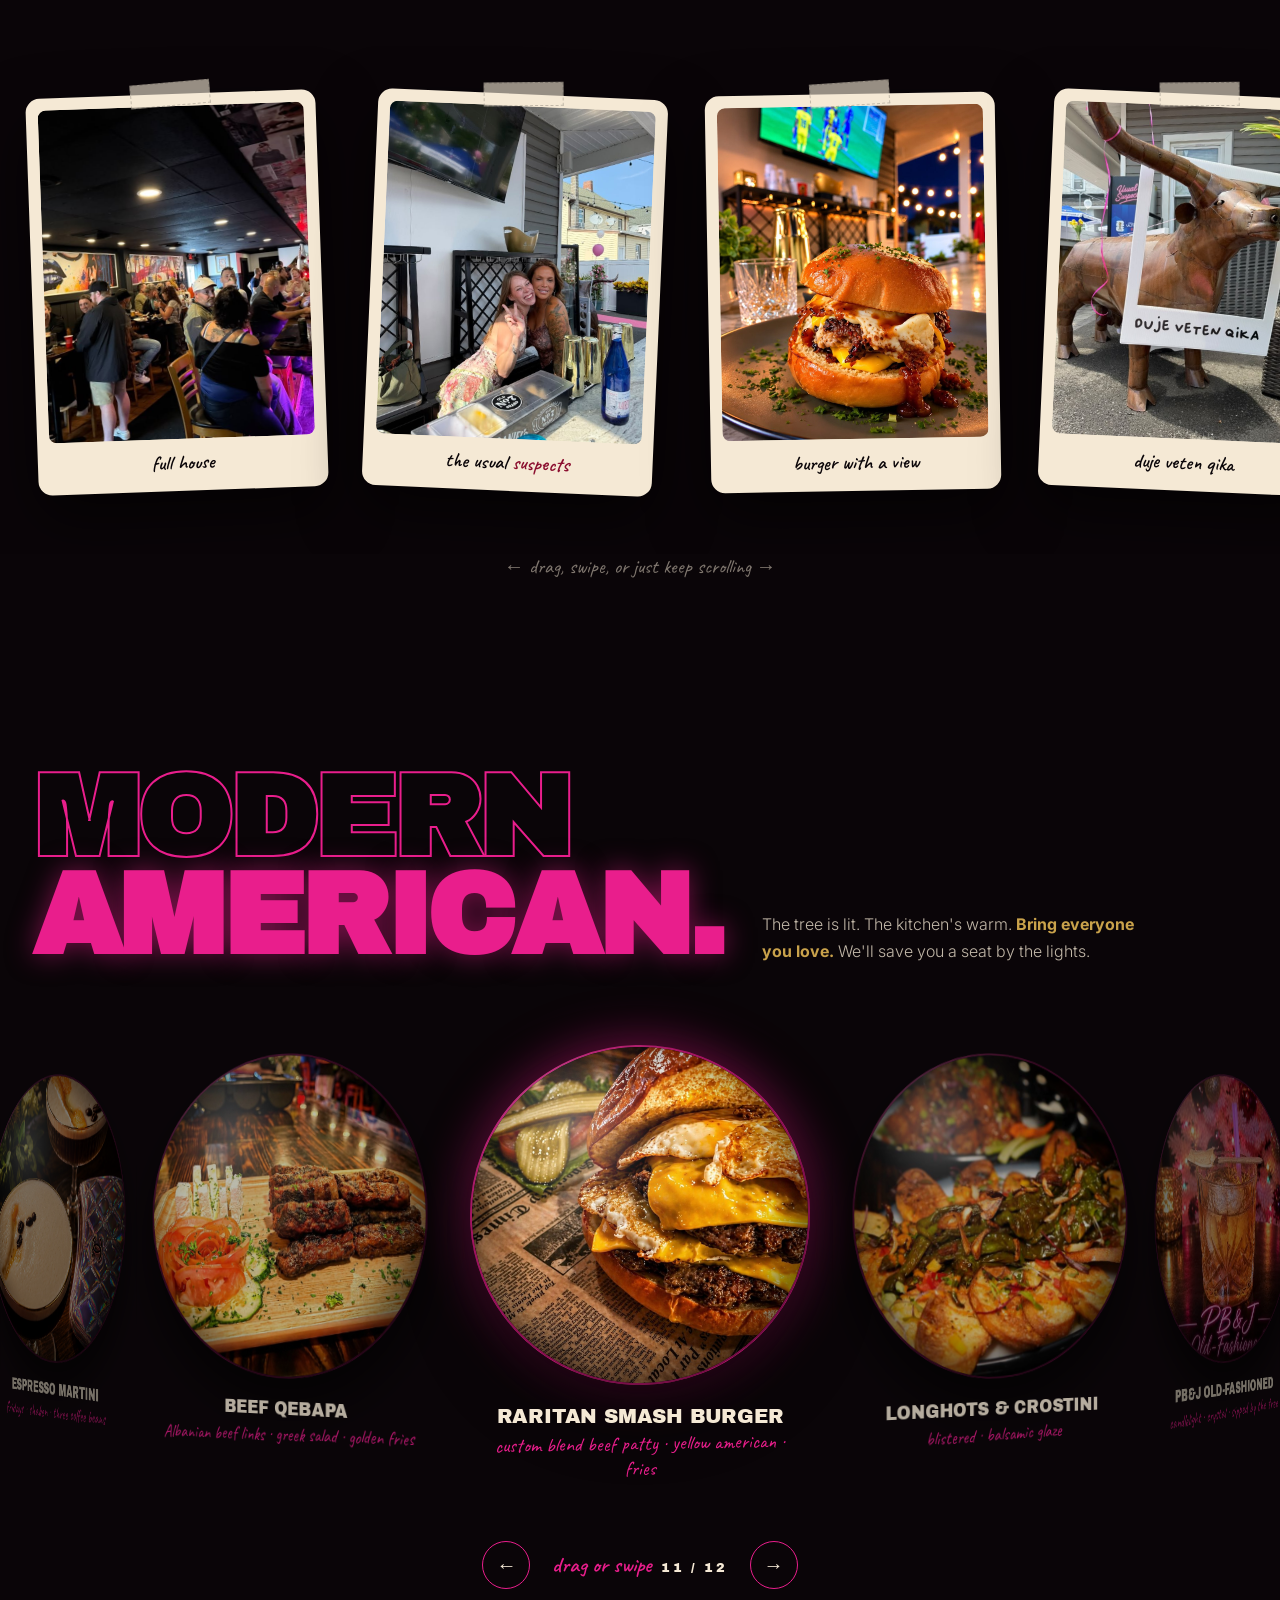
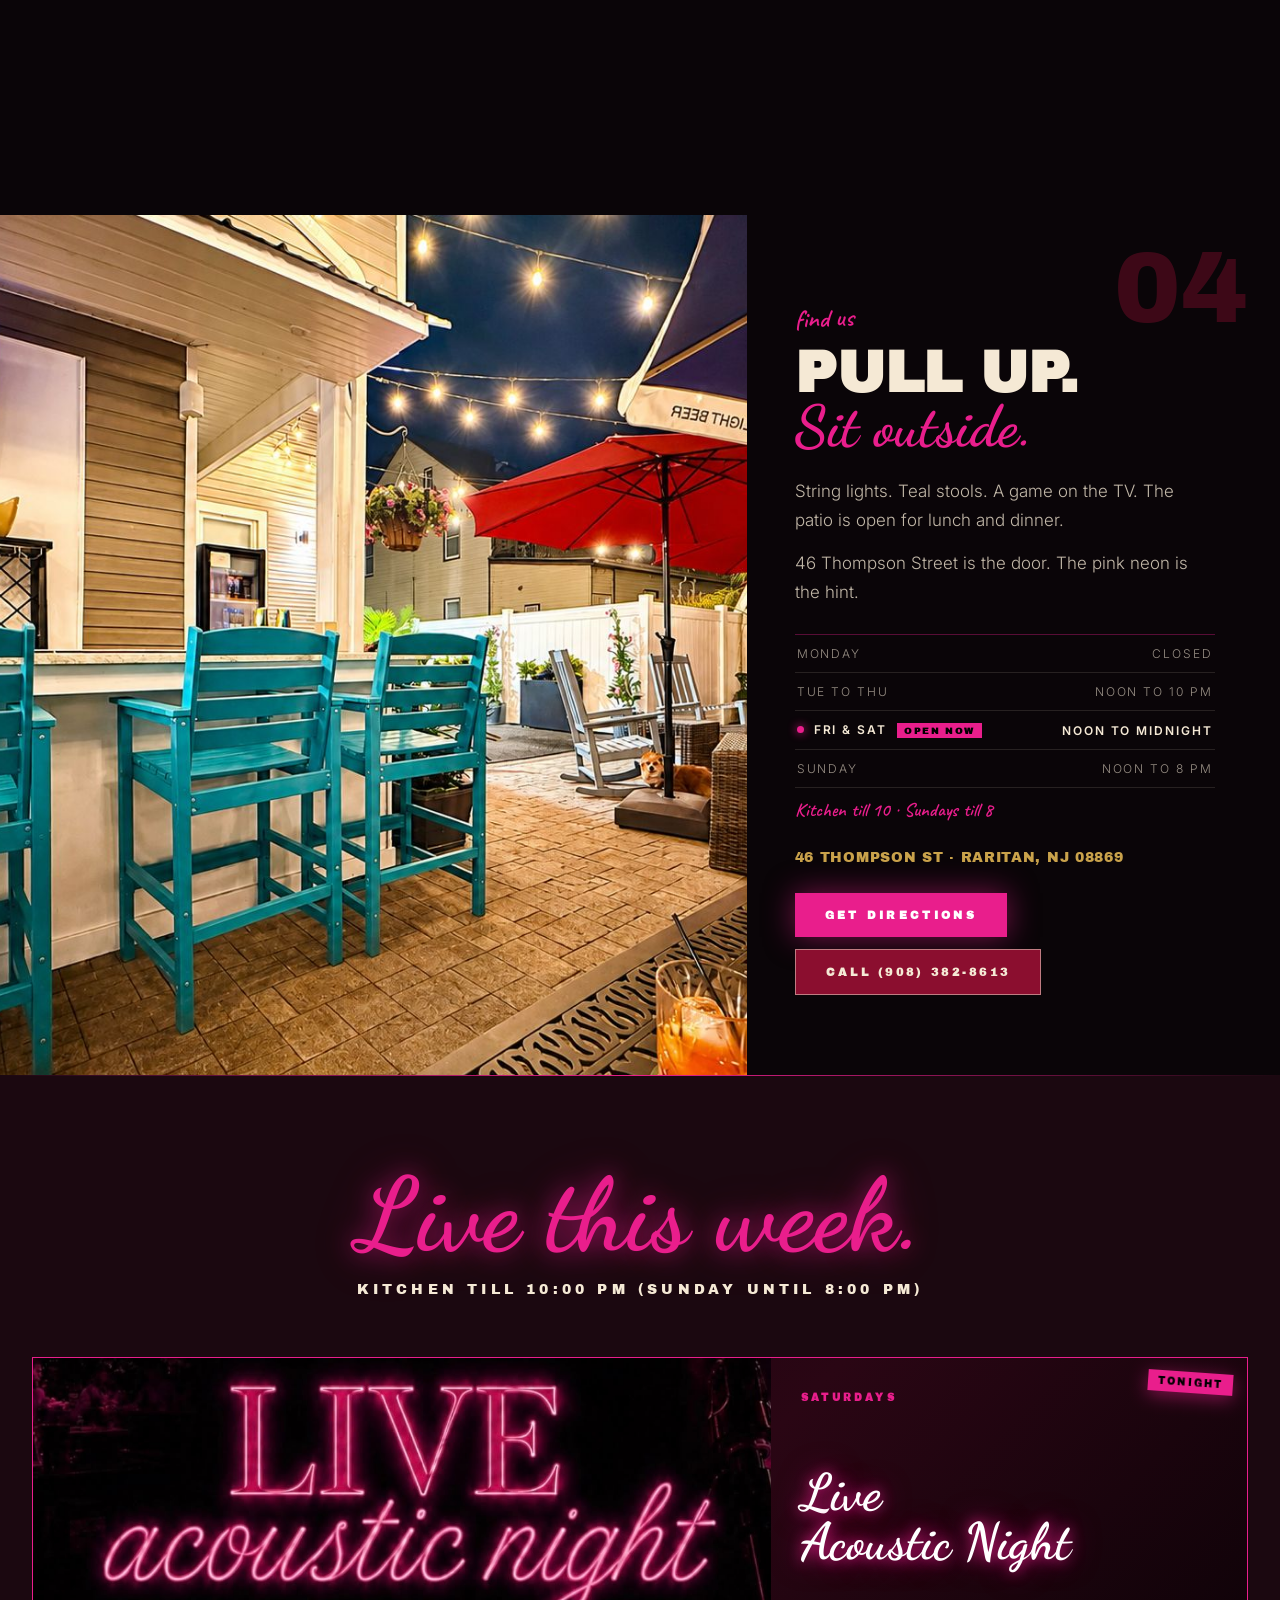
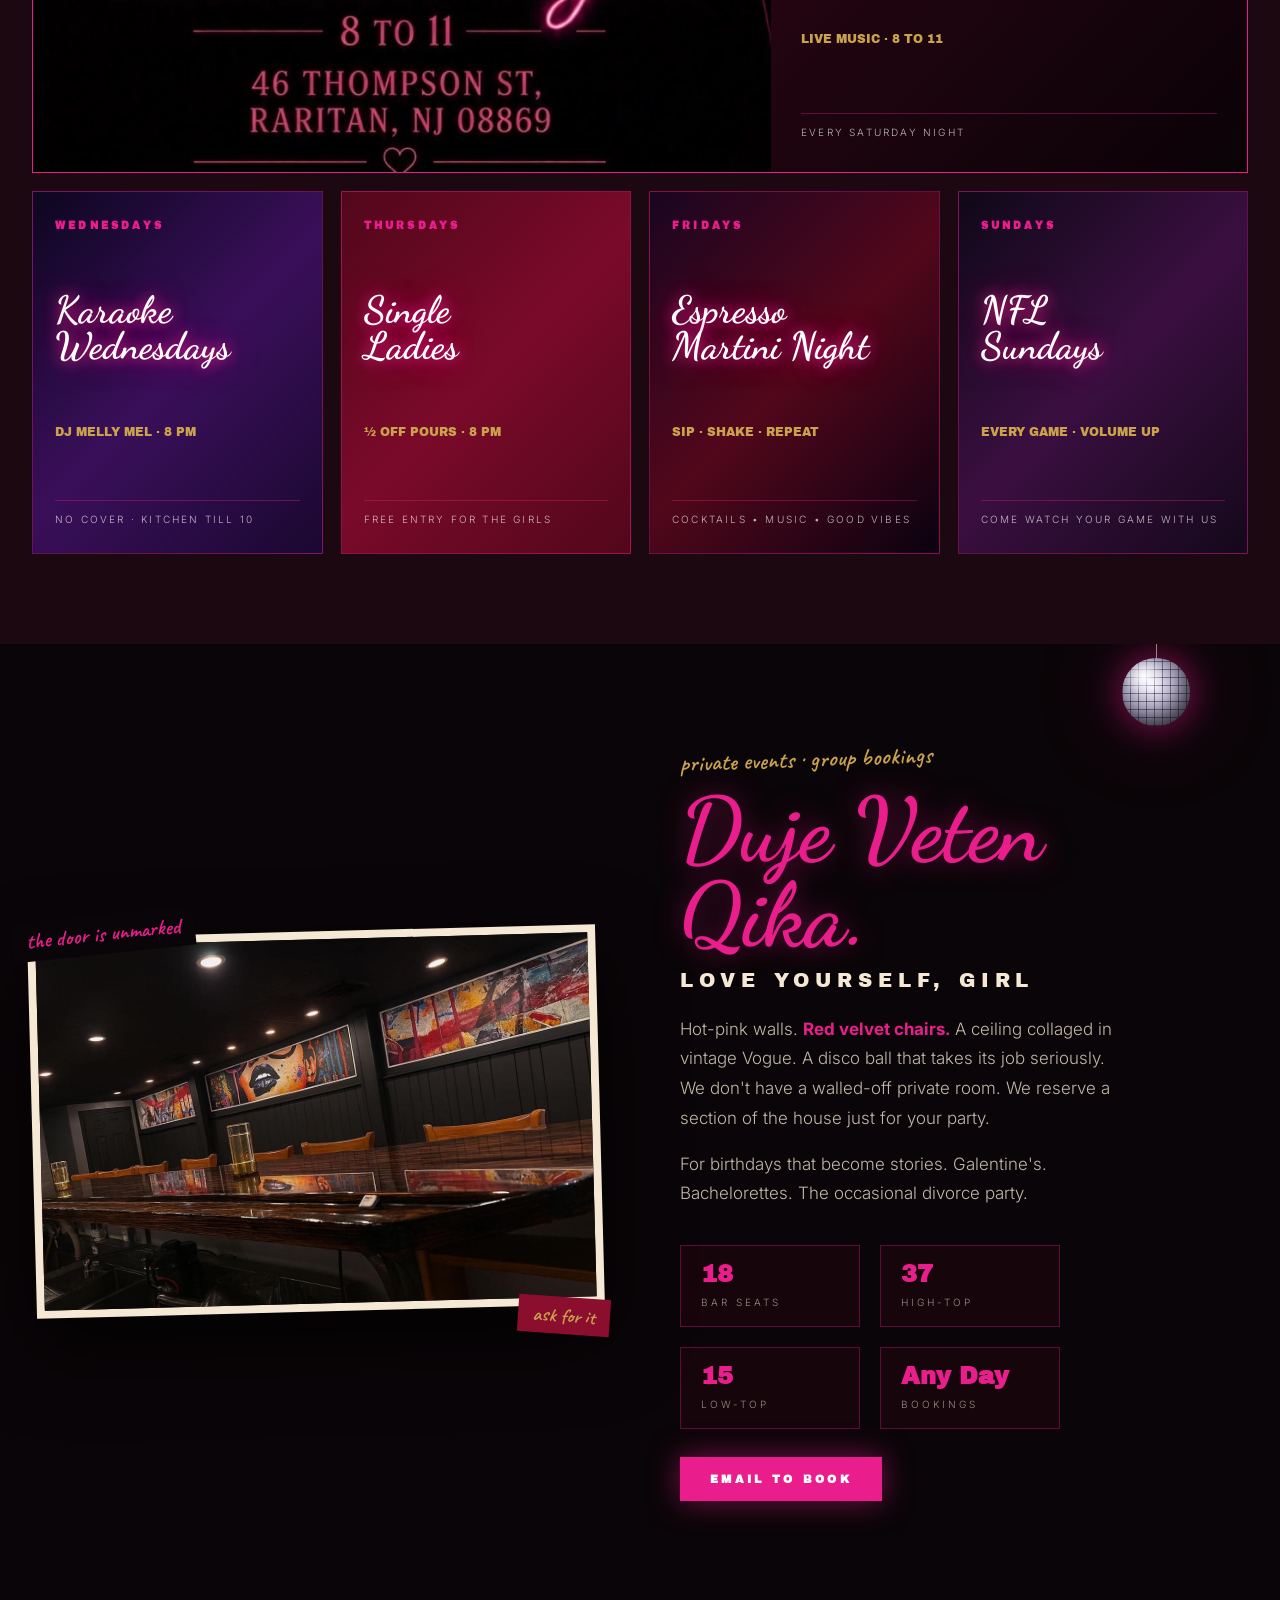
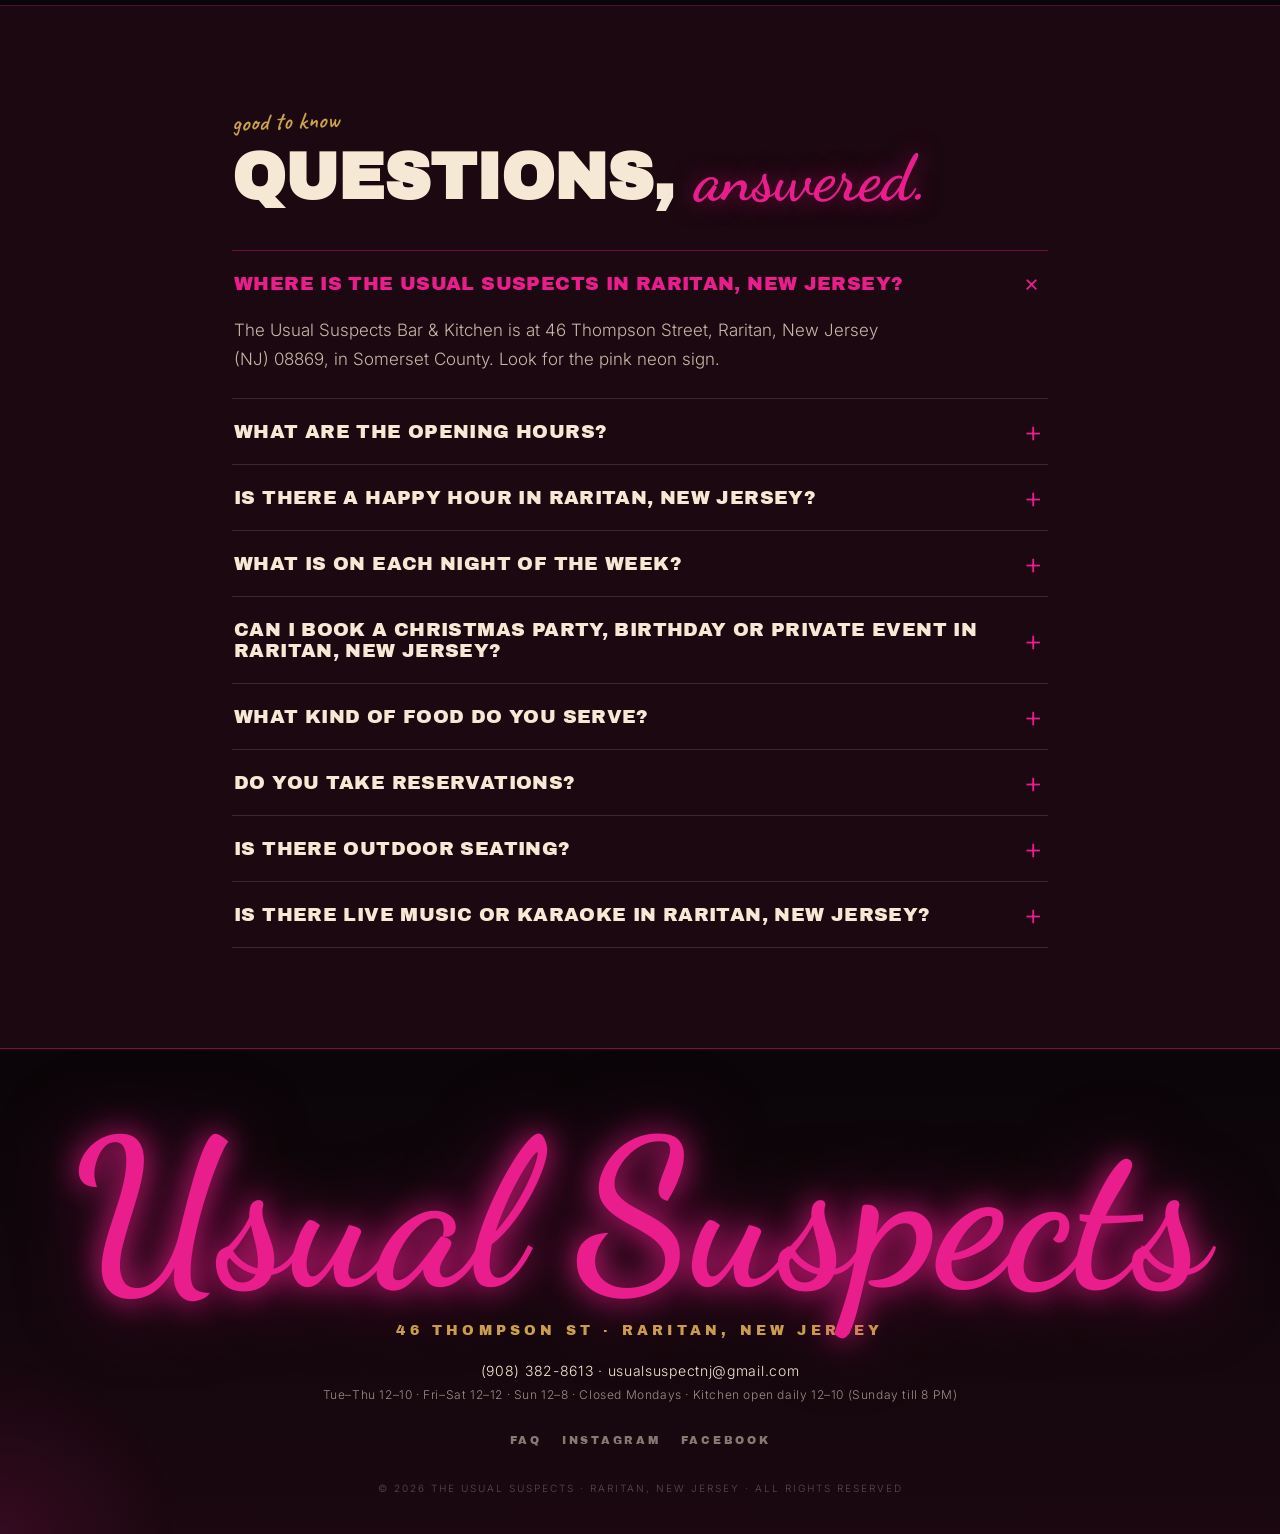
==== commit 9bdf907f: "centre the lettering in the acoustic night poster Co-Authored-By: Claude Fable 5.2 <noreply@anthropi" ====
--- a/index.html
+++ b/index.html
@@ -1010,7 +1010,7 @@
 
     <!-- SATURDAY FEATURE: wide card with the poster -->
     <article class="promo a reveal" data-day="6">
-      <img src="images/acoustic-night.jpg" alt="Live Acoustic Night, 8 to 11, at 46 Thompson St, Raritan NJ" class="promo-img" width="1206" height="628" loading="lazy">
+      <img src="images/acoustic-night.jpg?v=2" alt="Live Acoustic Night, 8 to 11, at 46 Thompson St, Raritan NJ" class="promo-img" width="1120" height="628" loading="lazy">
       <div class="promo-text">
         <div class="top">Saturdays</div>
         <div class="title">Live<br>Acoustic Night</div>
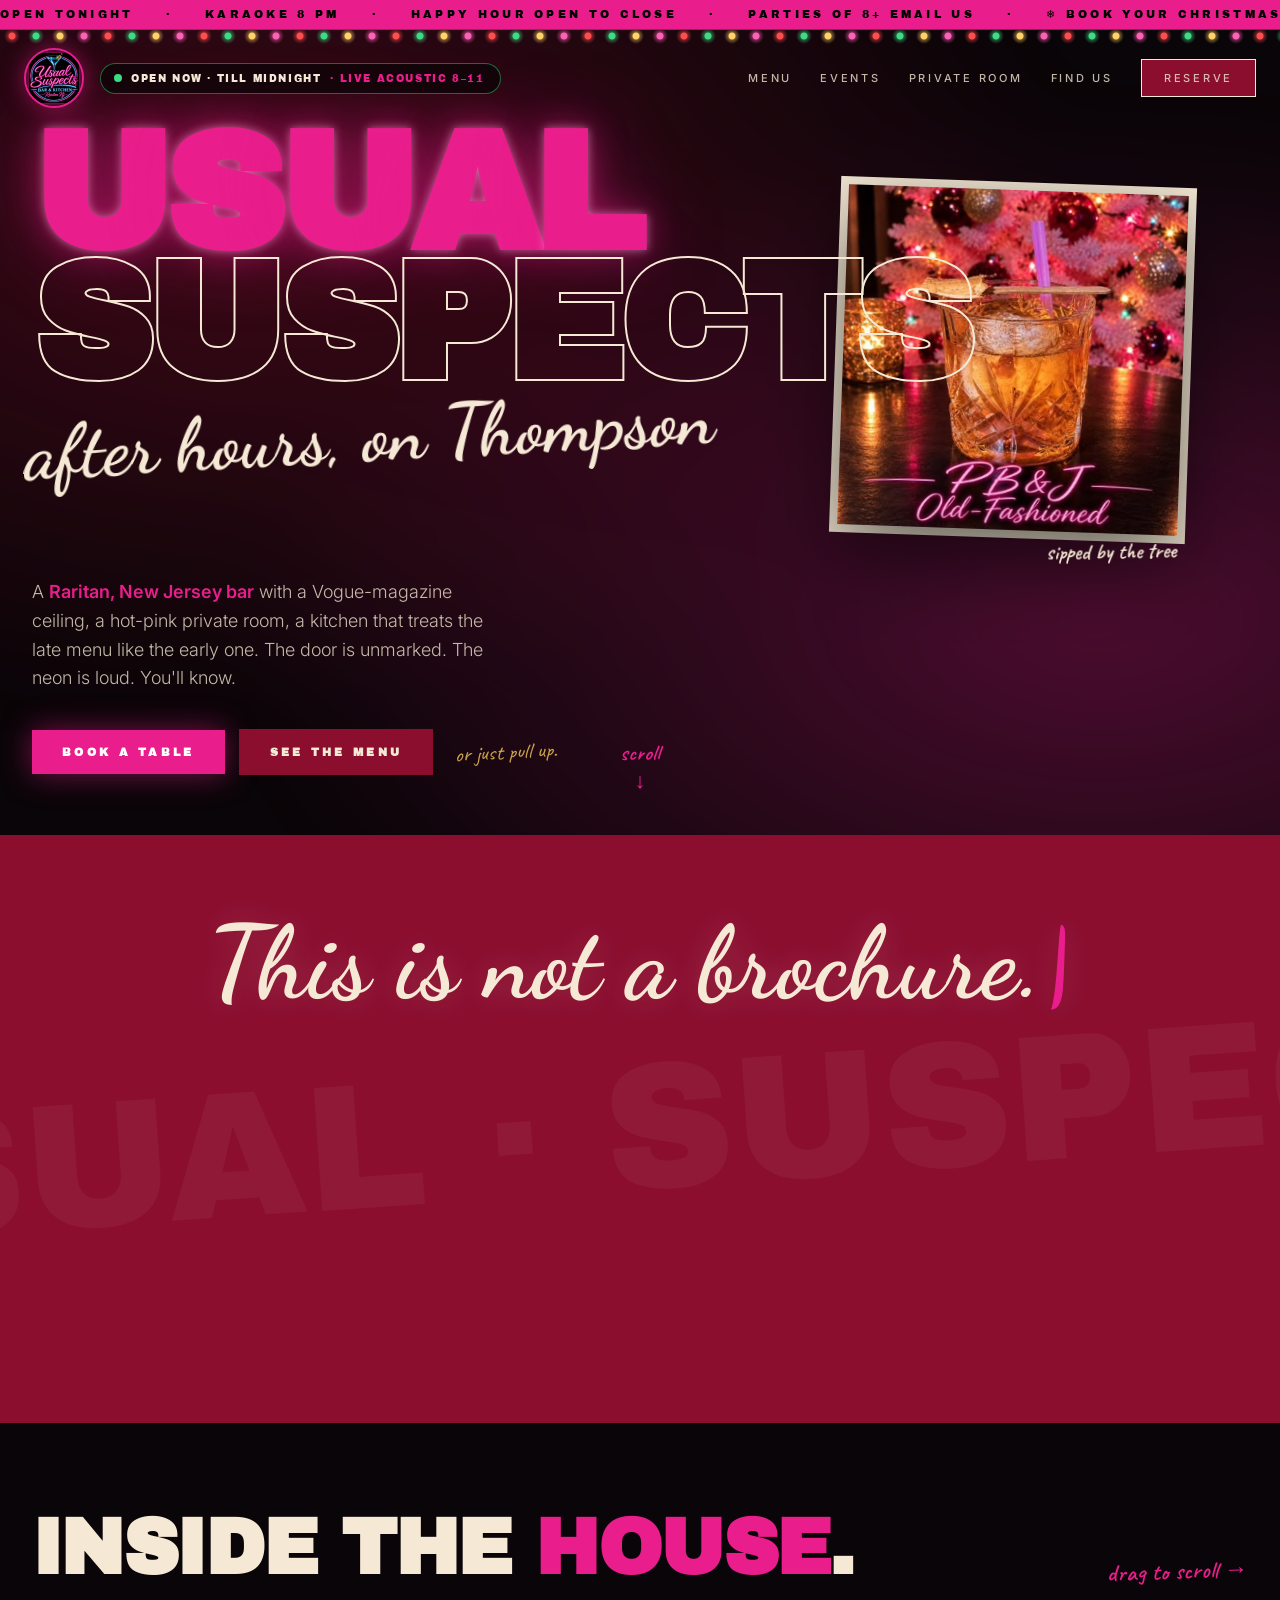
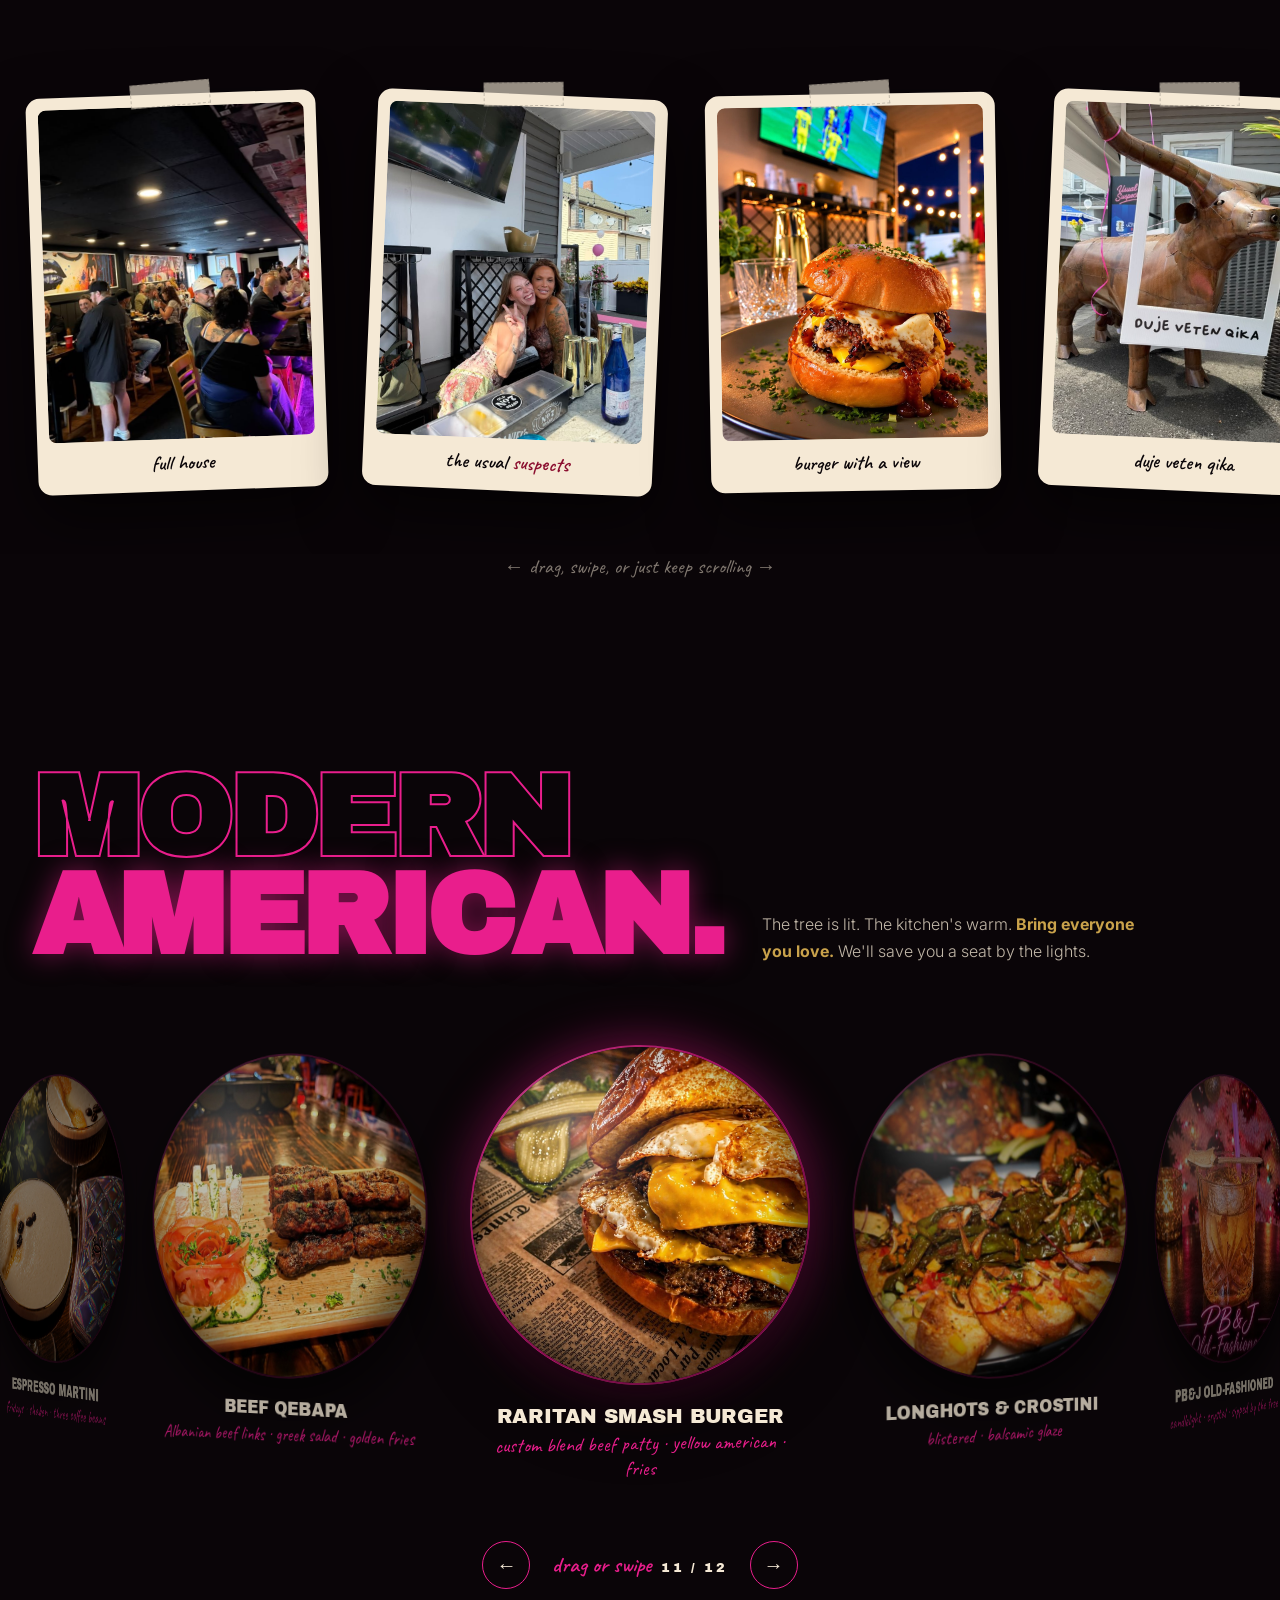
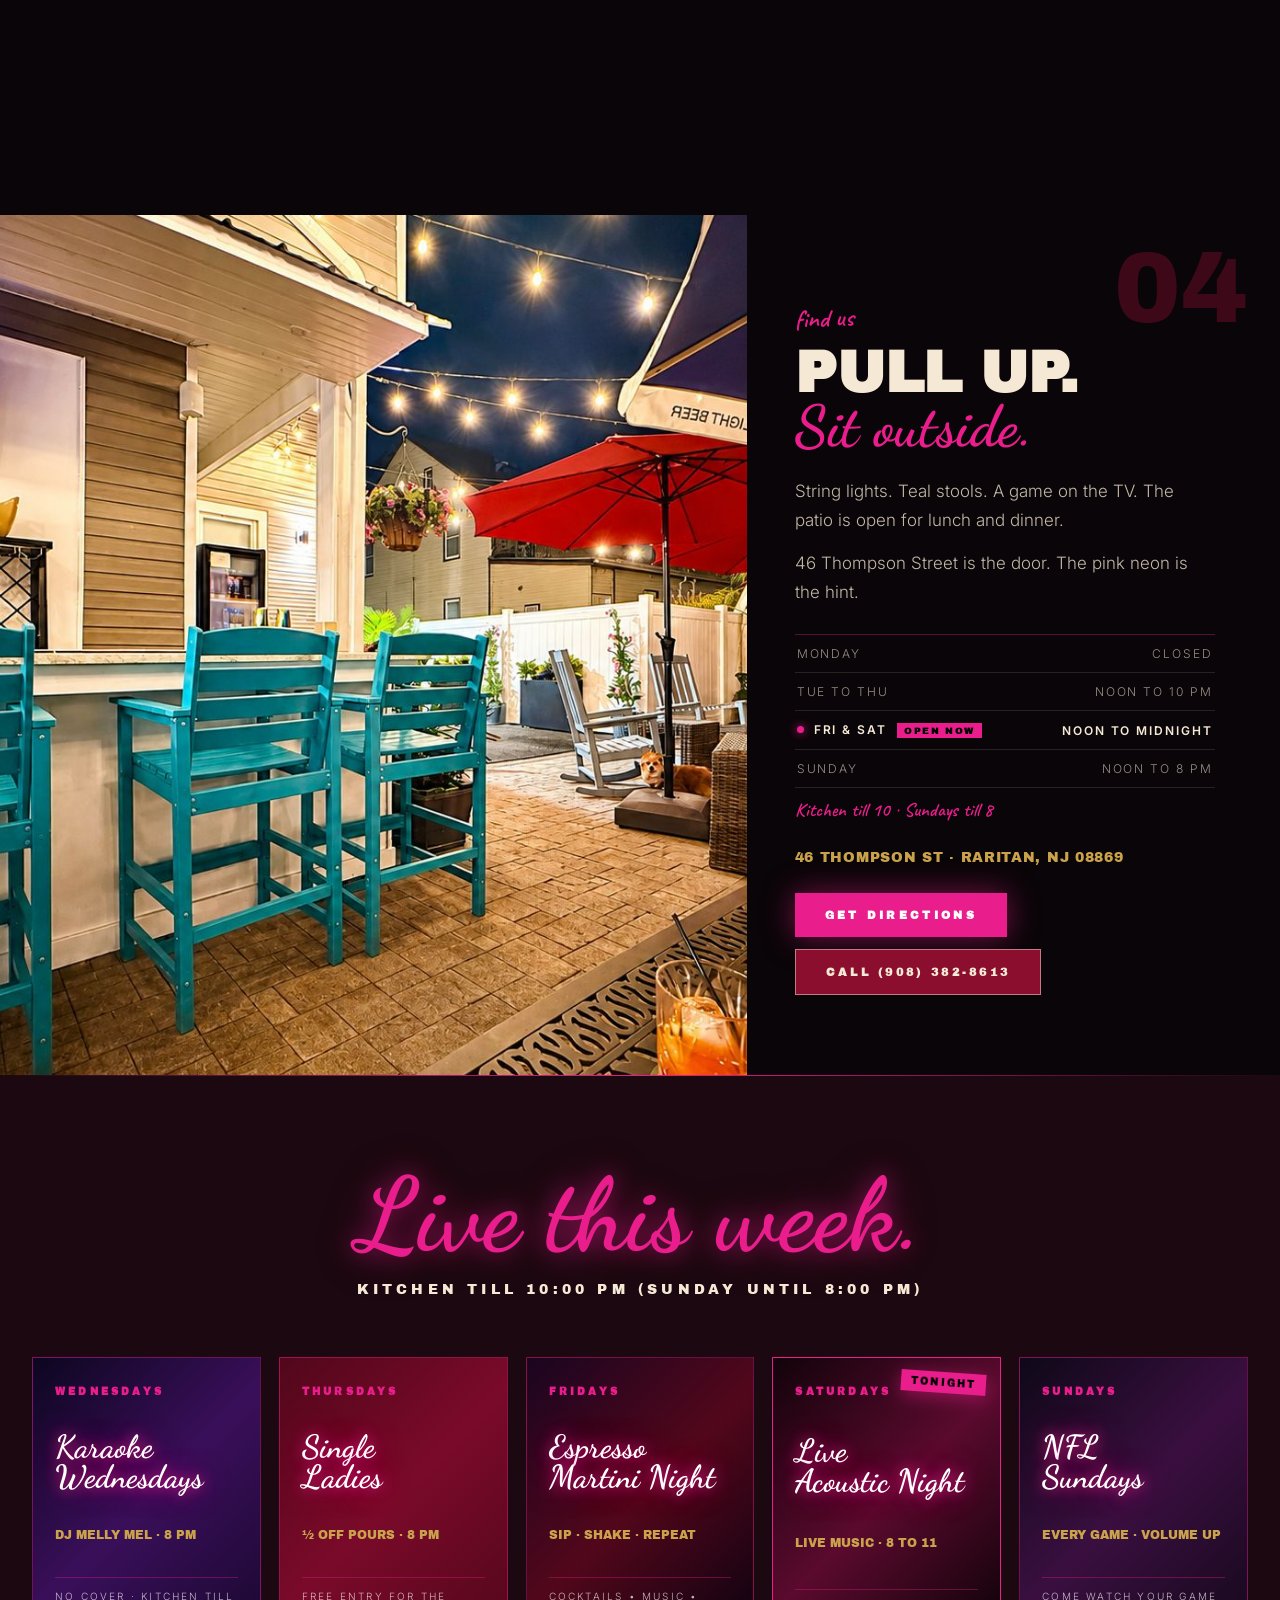
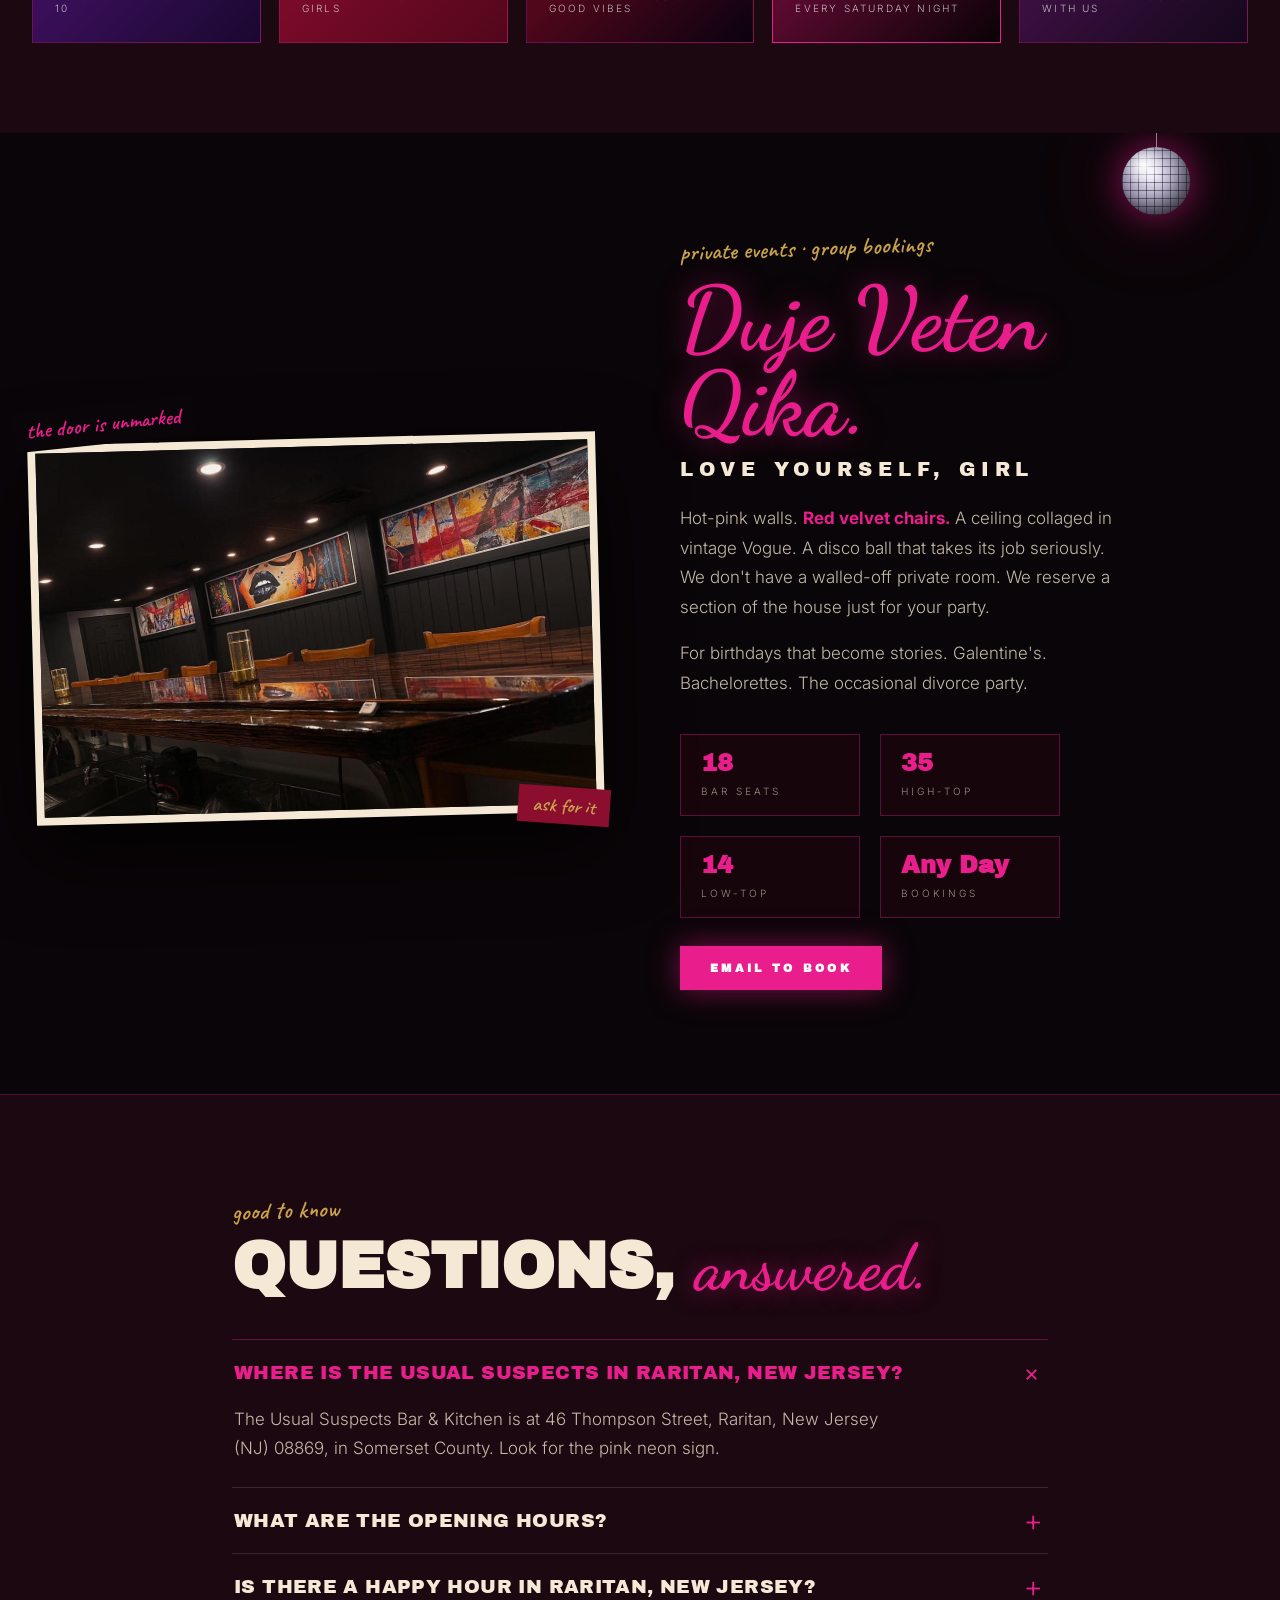
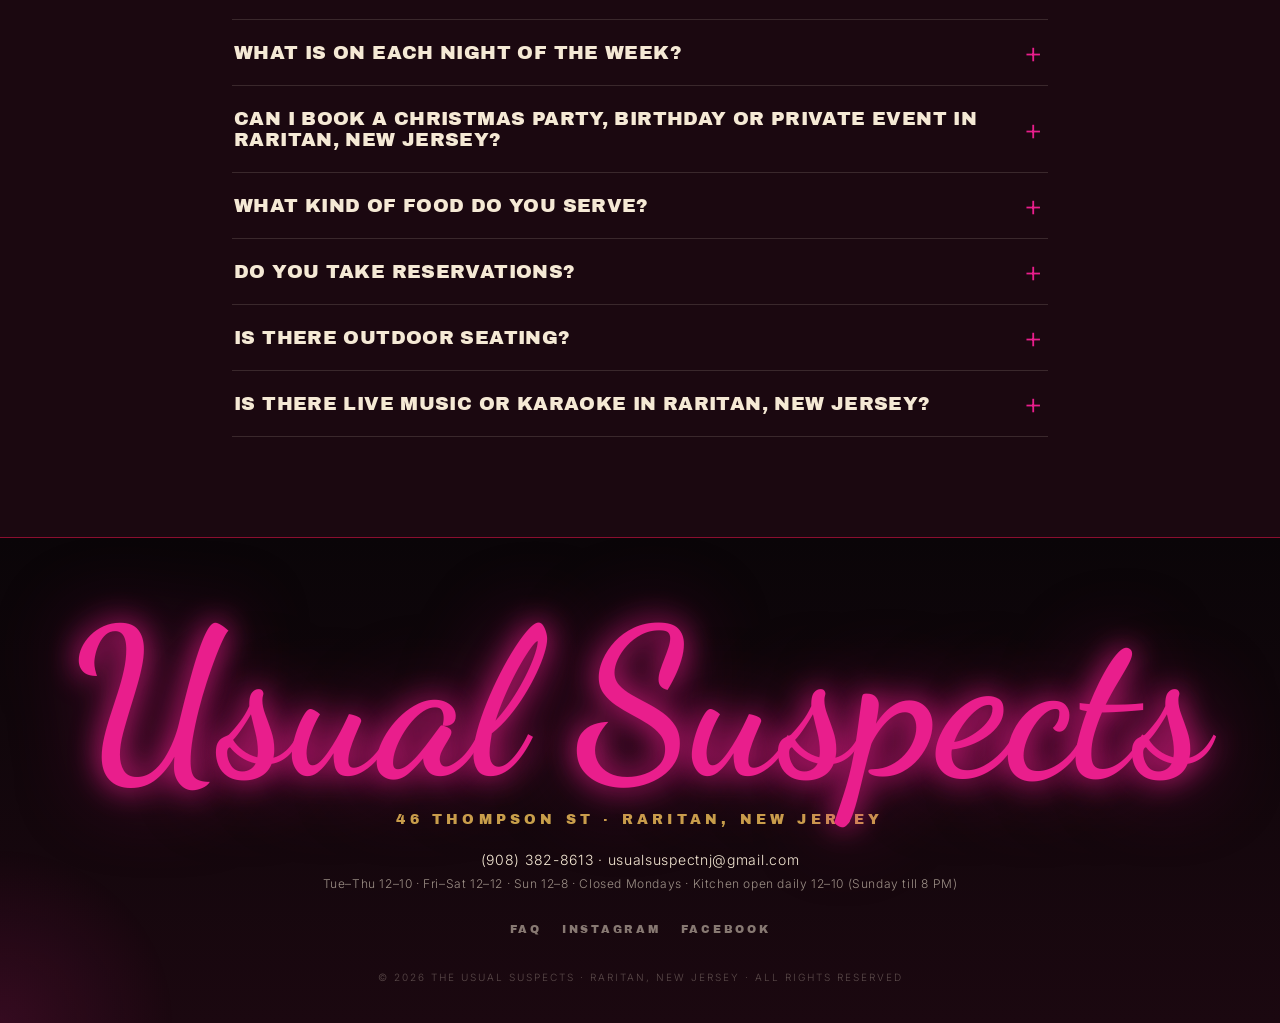
==== commit 6ba86e5e: "live this week: Saturday acoustic night as a matching card, five cards in week order Co-Authored-By:" ====
--- a/index.html
+++ b/index.html
@@ -61,7 +61,7 @@
 <link rel="preload" as="image" href="images/xmas-old-fashioned.jpg" fetchpriority="high">
 
 <!-- STYLES -->
-<link rel="stylesheet" href="style.css?v=7">
+<link rel="stylesheet" href="style.css?v=8">
 
 <!-- STRUCTURED DATA for Google and AI assistants: business details, full food menu, FAQ.
      If hours, prices or FAQ answers change on the page, change them here too. -->
@@ -1008,17 +1008,6 @@
   </div>
   <div class="live-grid">
 
-    <!-- SATURDAY FEATURE: wide card with the poster -->
-    <article class="promo a reveal" data-day="6">
-      <img src="images/acoustic-night.jpg?v=2" alt="Live Acoustic Night, 8 to 11, at 46 Thompson St, Raritan NJ" class="promo-img" width="1120" height="628" loading="lazy">
-      <div class="promo-text">
-        <div class="top">Saturdays</div>
-        <div class="title">Live<br>Acoustic Night</div>
-        <div class="sub">Live Music · 8 to 11</div>
-        <div class="foot">Every Saturday night</div>
-      </div>
-    </article>
-
     <article class="promo k reveal" data-day="3">
       <div class="top">Wednesdays</div>
       <div class="title">Karaoke<br>Wednesdays</div>
@@ -1038,6 +1027,13 @@
       <div class="title">Espresso<br>Martini Night</div>
       <div class="sub">Sip · Shake · Repeat</div>
       <div class="foot">COCKTAILS • MUSIC • GOOD VIBES</div>
+    </article>
+
+    <article class="promo s reveal" data-day="6">
+      <div class="top">Saturdays</div>
+      <div class="title">Live<br>Acoustic Night</div>
+      <div class="sub">Live music · 8 to 11</div>
+      <div class="foot">Every Saturday night</div>
     </article>
 
     <article class="promo g reveal" data-day="0">
--- a/style.css
+++ b/style.css
@@ -1496,3 +1496,16 @@
 
 /* The wide Saturday banner lifts on hover but must not tilt: a 1-degree tilt on a card this wide looks crooked */
 .promo.a:hover { transform: translateY(-4px); }
+
+/* ── LIVE THIS WEEK · five matching cards in week order (Wed to Sun) ── */
+.promo.s { background: linear-gradient(135deg, #12030a, #5a0a2e, #0a0206); }
+@media (min-width: 1100px) {
+  .live-grid { grid-template-columns: repeat(5, 1fr); }
+  .promo .title { font-size: clamp(27px, 2.5vw, 38px); }
+}
+/* Mid-size screens: three cards on the first row, two wider ones on the second */
+@media (min-width: 561px) and (max-width: 1099px) {
+  .live-grid { grid-template-columns: repeat(6, 1fr); }
+  .live-grid .promo { grid-column: span 2; }
+  .live-grid .promo:nth-child(n+4) { grid-column: span 3; aspect-ratio: 6 / 5; }
+}
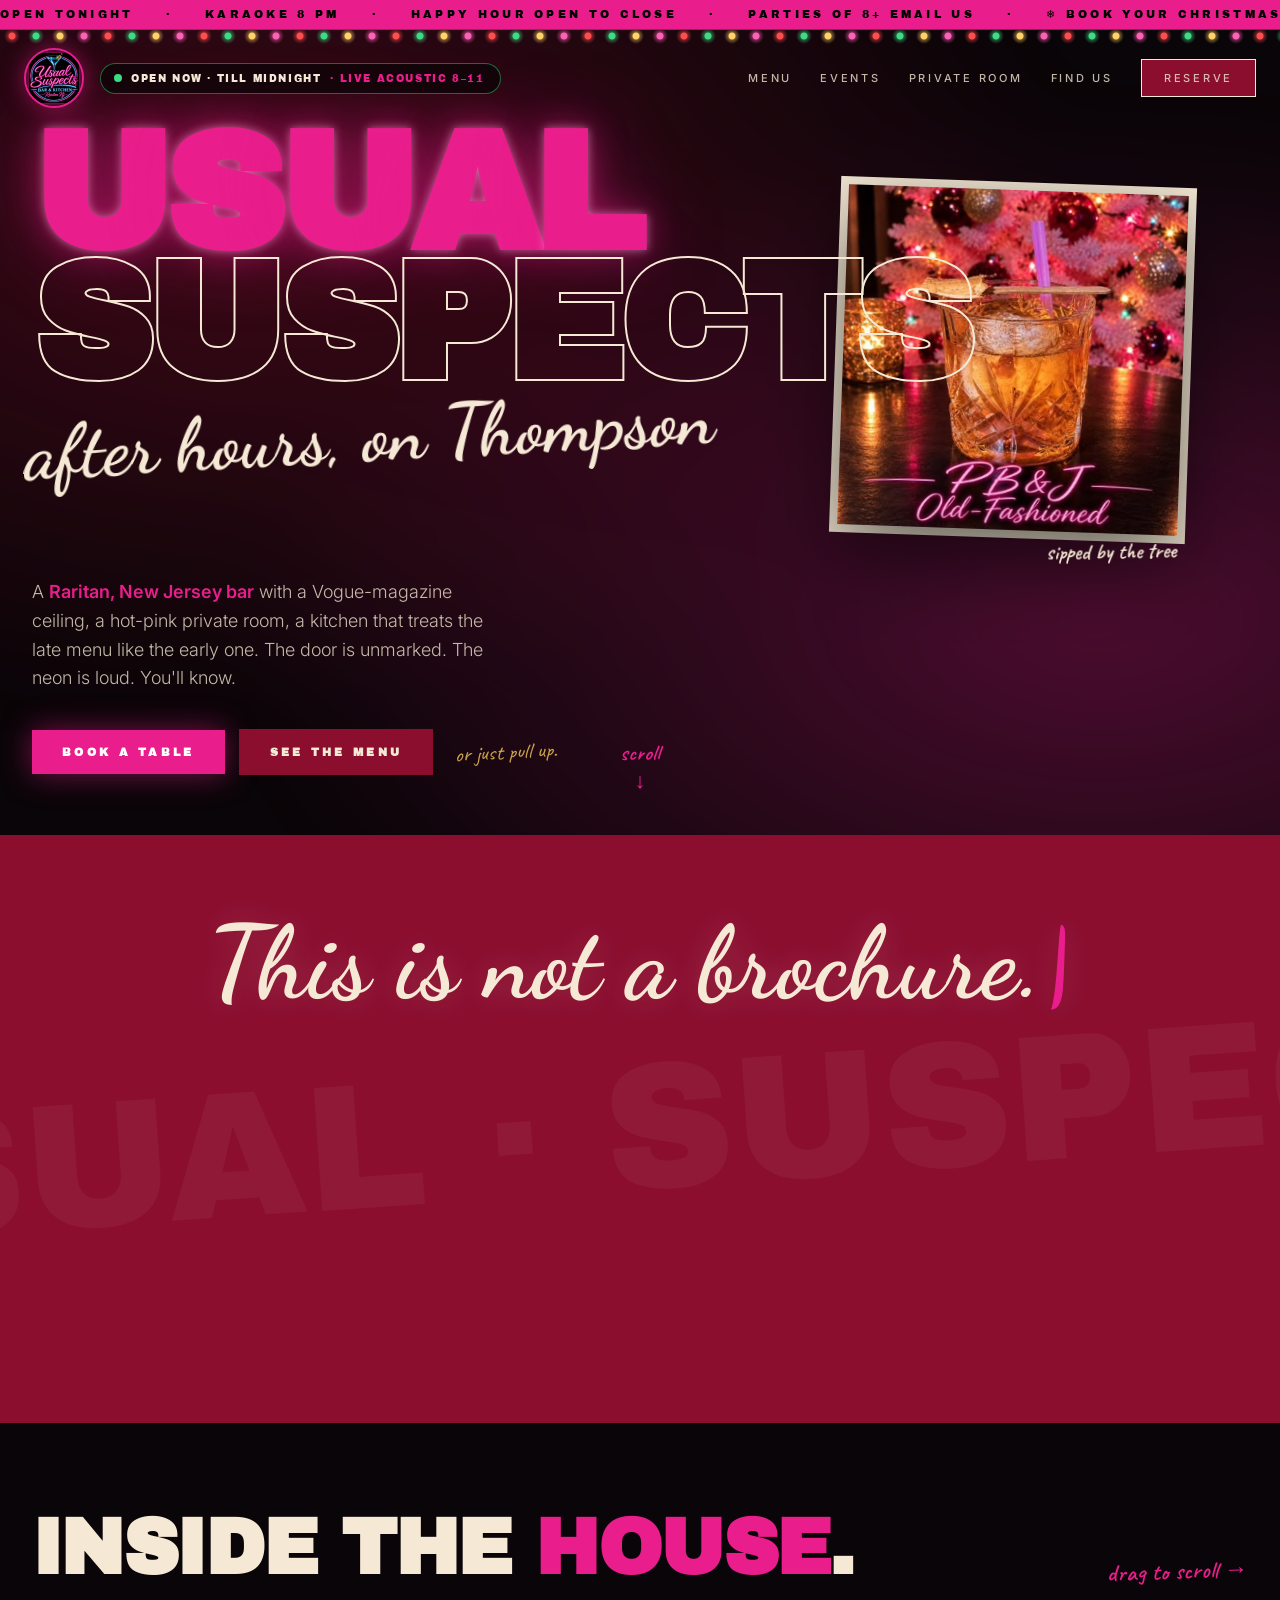
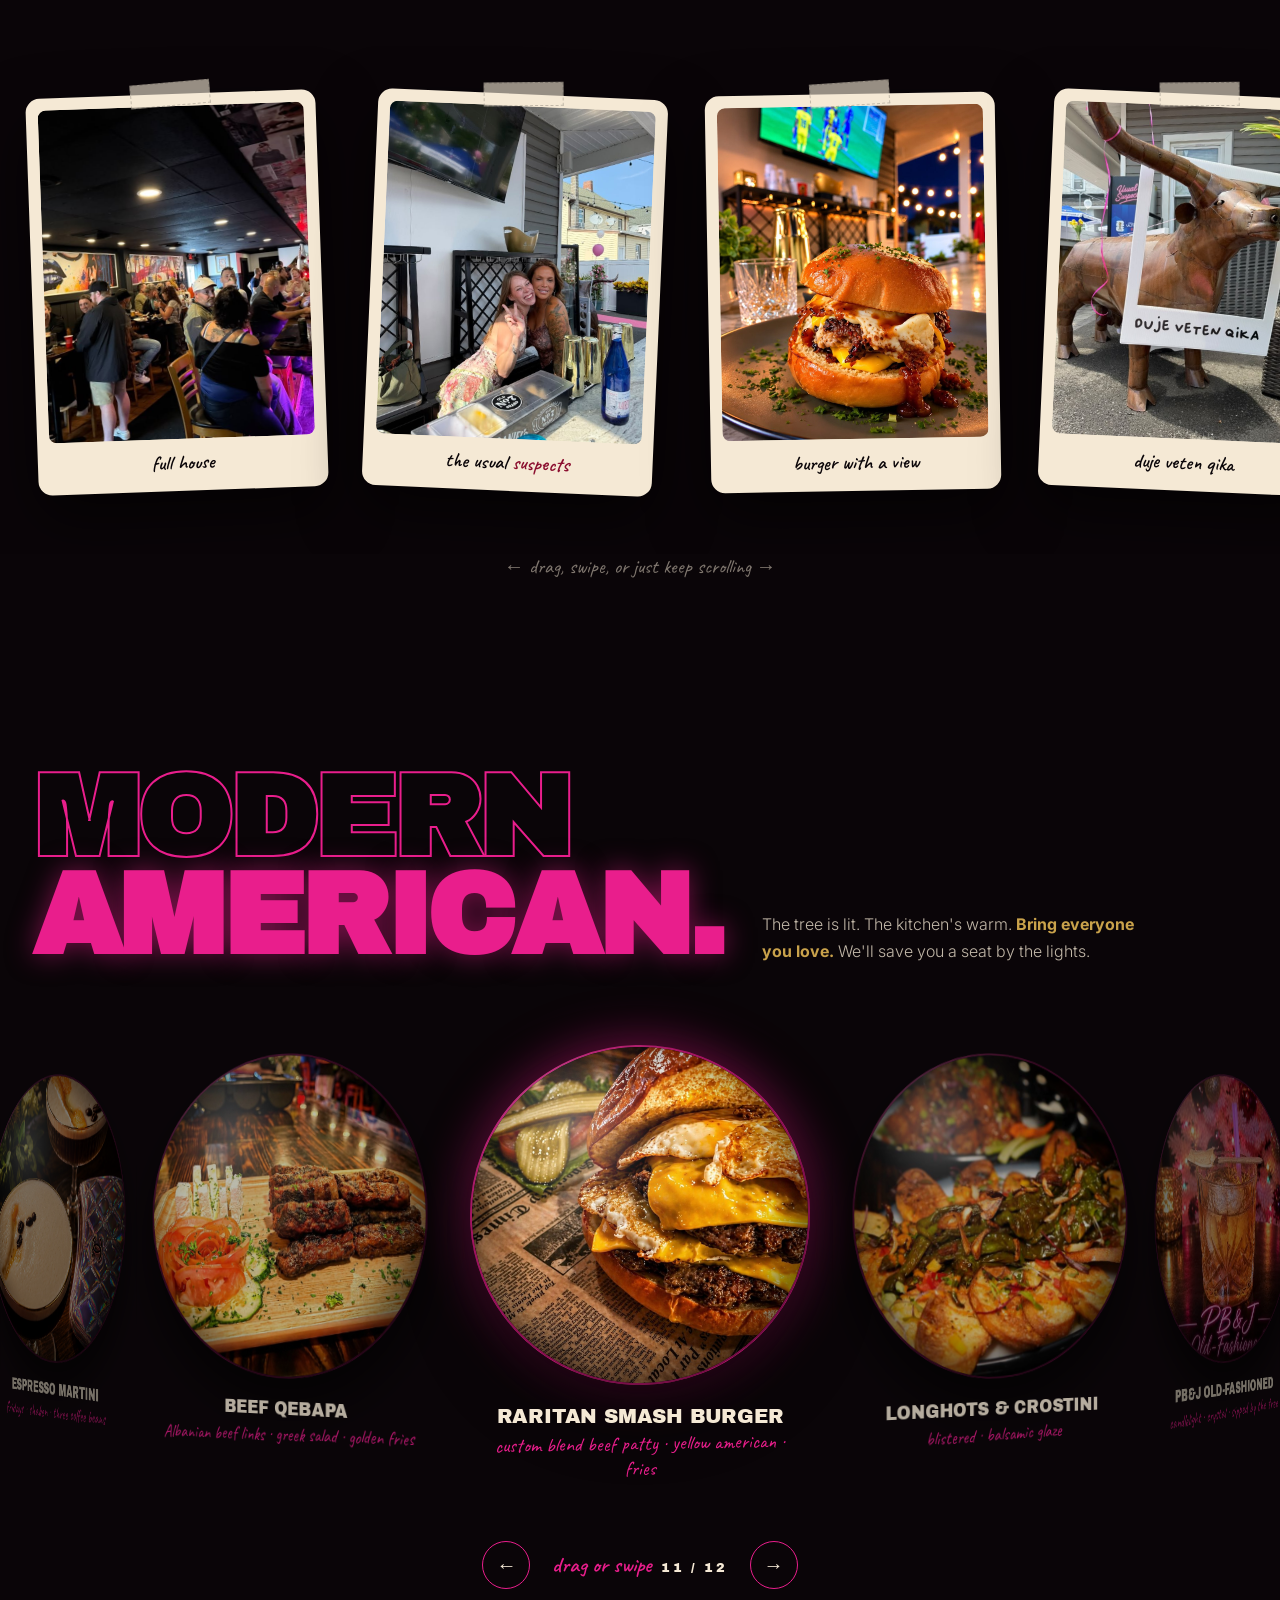
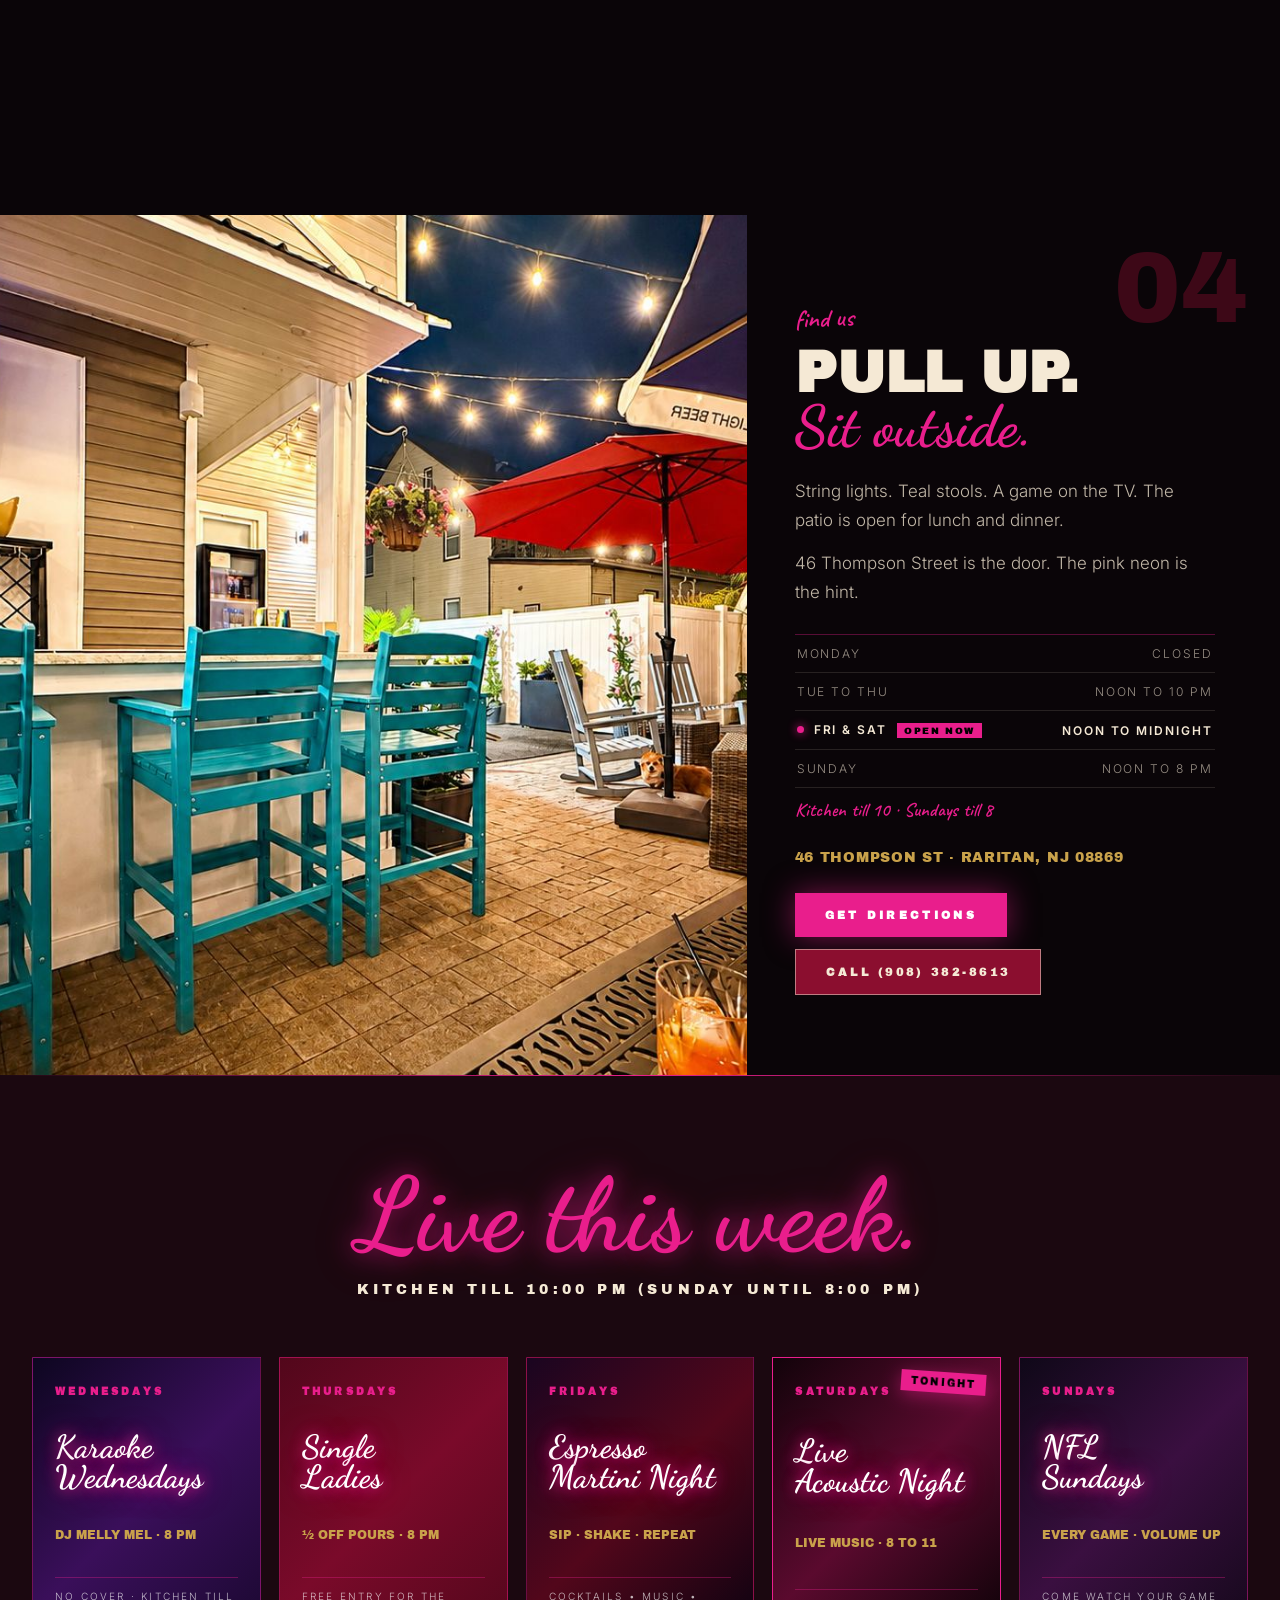
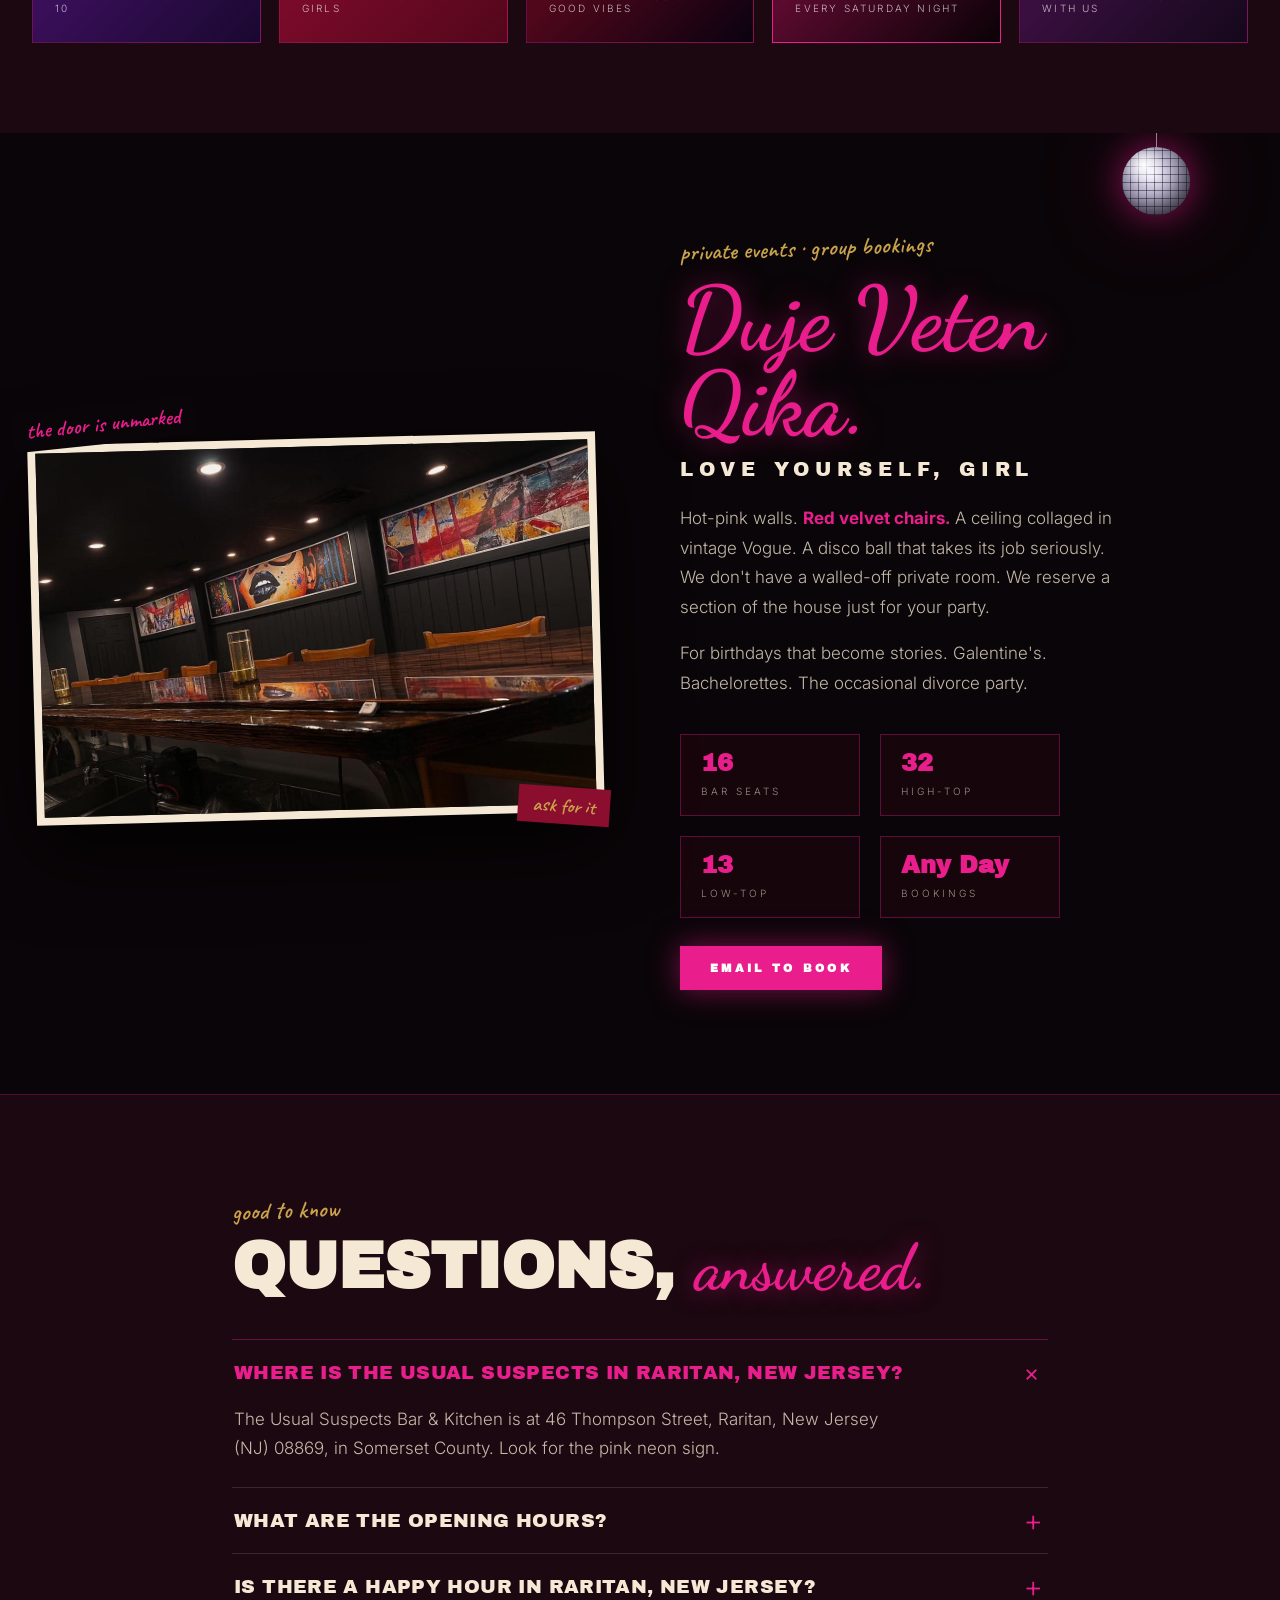
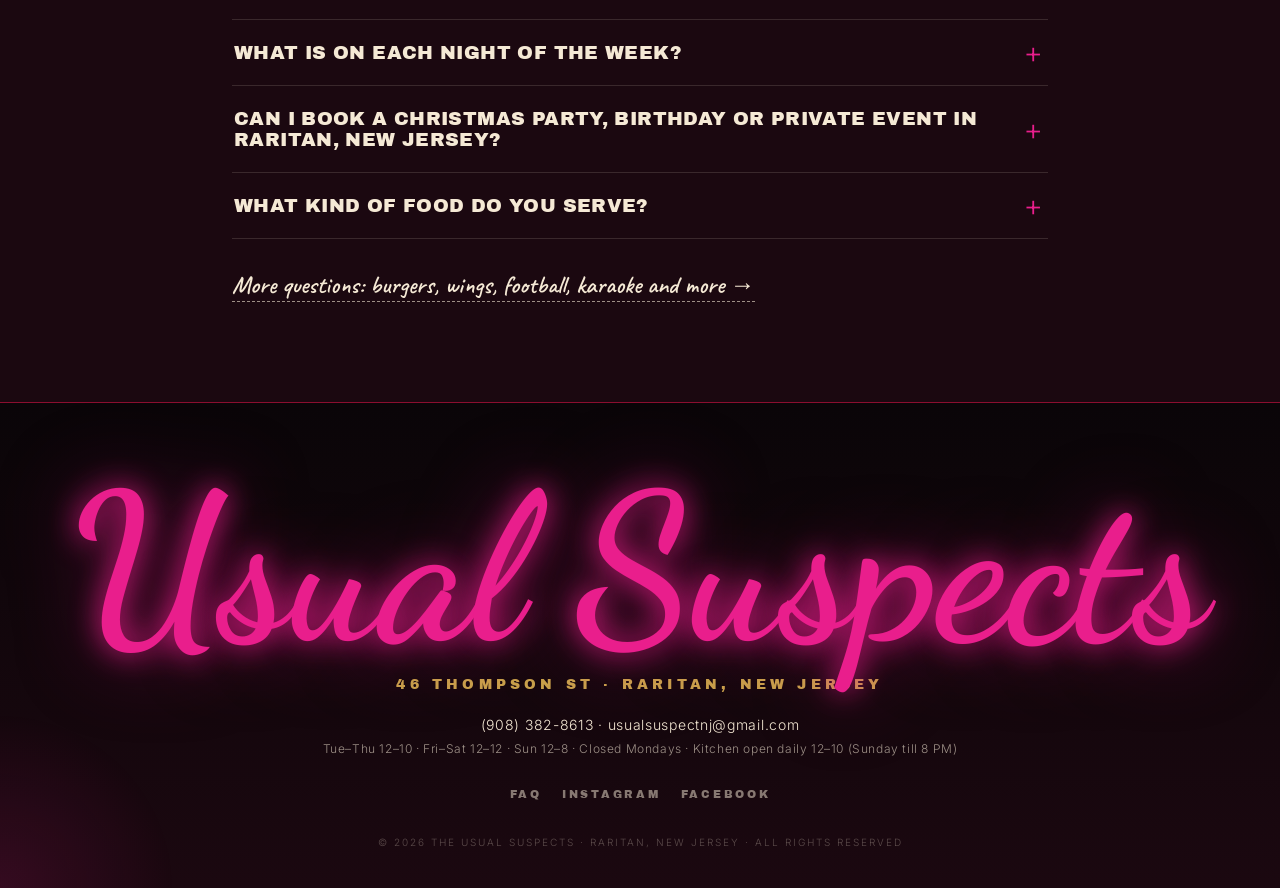
==== commit 005cd45f: "seo: local search wording (in town, near me), intent questions, full questions page at faq.html Co-A" ====
--- a/index.html
+++ b/index.html
@@ -18,7 +18,7 @@
 
 <!-- PRIMARY SEO -->
 <title>The Usual Suspects | Bar, Kitchen &amp; Karaoke | Raritan, New Jersey</title>
-<meta name="description" content="Bar and kitchen at 46 Thompson St in Raritan, New Jersey (NJ). All-day happy hour, smash burgers, karaoke Wednesdays, live acoustic Saturdays, NFL Sundays.">
+<meta name="description" content="Bar and kitchen at 46 Thompson St in Raritan, New Jersey (NJ). All-day happy hour, the best burger in town, karaoke Wednesdays, live acoustic Saturdays, NFL Sundays.">
 <meta name="author" content="The Usual Suspects">
 <meta name="robots" content="index, follow, max-image-preview:large">
 <link rel="canonical" href="https://usualsuspectsnj.com/">
@@ -32,7 +32,7 @@
 <meta property="og:type" content="restaurant">
 <meta property="og:site_name" content="The Usual Suspects">
 <meta property="og:title" content="The Usual Suspects | Bar &amp; Kitchen in Raritan, New Jersey">
-<meta property="og:description" content="Bar and kitchen at 46 Thompson St in Raritan, New Jersey (NJ). All-day happy hour, smash burgers, karaoke Wednesdays, live acoustic Saturdays, NFL Sundays.">
+<meta property="og:description" content="Bar and kitchen at 46 Thompson St in Raritan, New Jersey (NJ). All-day happy hour, the best burger in town, karaoke Wednesdays, live acoustic Saturdays, NFL Sundays.">
 <meta property="og:url" content="https://usualsuspectsnj.com/">
 <meta property="og:image" content="https://usualsuspectsnj.com/images/hero.jpg">
 <meta property="og:image:width" content="1344">
@@ -61,7 +61,7 @@
 <link rel="preload" as="image" href="images/xmas-old-fashioned.jpg" fetchpriority="high">
 
 <!-- STYLES -->
-<link rel="stylesheet" href="style.css?v=8">
+<link rel="stylesheet" href="style.css?v=9">
 
 <!-- STRUCTURED DATA for Google and AI assistants: business details, full food menu, FAQ.
      If hours, prices or FAQ answers change on the page, change them here too. -->
@@ -121,6 +121,10 @@
     "Raritan, New Jersey",
     "Somerville, New Jersey",
     "Bridgewater, New Jersey",
+    "Branchburg, New Jersey",
+    "Hillsborough, New Jersey",
+    "Manville, New Jersey",
+    "Bound Brook, New Jersey",
     "Somerset County, New Jersey"
    ],
    "openingHoursSpecification": [
@@ -491,7 +495,7 @@
     "https://www.instagram.com/usualsuspectsnj",
     "https://www.facebook.com/profile.php?id=61583762337493"
    ],
-   "keywords": "bar in Raritan New Jersey, happy hour Raritan New Jersey, karaoke Raritan New Jersey, live music Raritan New Jersey, restaurant Raritan NJ, private parties Somerset County New Jersey"
+   "keywords": "bar in Raritan New Jersey, happy hour Raritan New Jersey, karaoke Raritan New Jersey, live music Raritan New Jersey, restaurant Raritan NJ, private parties Somerset County New Jersey, bar in Raritan NJ, restaurant in Raritan New Jersey, happy hour Raritan, best burger Raritan, smash burger, wings near Somerville NJ, sports bar Raritan, watch NFL Somerville, karaoke near Somerville, karaoke Bridgewater, live music Raritan, ladies night Somerset County, chicken parm, vodka rigatoni, Albanian food NJ, qebapa, patio bar, tiki bar, private party venue Raritan, Christmas party venue Somerset County, best burger in town, burger near me, wings near me, happy hour near me, bar near me, bars in town, sports bar near me, karaoke near me, karaoke tonight, things to do tonight in Raritan, restaurants near me open now, late night food near me, ladies night near me, live music near me"
   },
   {
    "@type": "WebSite",
@@ -554,32 +558,9 @@
       "@type": "Answer",
       "text": "Modern American bar food with Italian and Albanian favorites. Popular dishes include the Raritan Smash Burger ($17), Spicy Situation rigatoni in vodka sauce ($24), The Holy Parm chicken parm ($25), Beef Qebapa Albanian beef links ($23), Hot Mess Wings and Fried Calamari."
      }
-    },
-    {
-     "@type": "Question",
-     "name": "Do you take reservations?",
-     "acceptedAnswer": {
-      "@type": "Answer",
-      "text": "Yes. Call (908) 382-8613 to book a table. For parties of 8 or more, email usualsuspectnj@gmail.com."
-     }
-    },
-    {
-     "@type": "Question",
-     "name": "Is there outdoor seating?",
-     "acceptedAnswer": {
-      "@type": "Answer",
-      "text": "Yes. There is a patio with a tiki bar, string lights and TVs."
-     }
-    },
-    {
-     "@type": "Question",
-     "name": "Is there live music or karaoke in Raritan, New Jersey?",
-     "acceptedAnswer": {
-      "@type": "Answer",
-      "text": "Yes. The Usual Suspects in Raritan, New Jersey has karaoke every Wednesday from 8 PM and a live acoustic night every Saturday from 8 to 11 PM."
-     }
     }
-   ]
+   ],
+   "url": "https://usualsuspectsnj.com/#faq"
   }
  ]
 }
@@ -1103,18 +1084,7 @@
       <summary>What kind of food do you serve?</summary>
       <p>Modern American bar food with Italian and Albanian favorites. Popular dishes include the Raritan Smash Burger ($17), Spicy Situation rigatoni in vodka sauce ($24), The Holy Parm chicken parm ($25), Beef Qebapa Albanian beef links ($23), Hot Mess Wings and Fried Calamari.</p>
     </details>
-    <details class="faq-item">
-      <summary>Do you take reservations?</summary>
-      <p>Yes. Call (908) 382-8613 to book a table. For parties of 8 or more, email usualsuspectnj@gmail.com.</p>
-    </details>
-    <details class="faq-item">
-      <summary>Is there outdoor seating?</summary>
-      <p>Yes. There is a patio with a tiki bar, string lights and TVs.</p>
-    </details>
-    <details class="faq-item">
-      <summary>Is there live music or karaoke in Raritan, New Jersey?</summary>
-      <p>Yes. The Usual Suspects in Raritan, New Jersey has karaoke every Wednesday from 8 PM and a live acoustic night every Saturday from 8 to 11 PM.</p>
-    </details>
+    <a class="faq-more" href="faq.html">More questions: burgers, wings, football, karaoke and more &rarr;</a>
   </div>
 </section>
 
@@ -1174,7 +1144,7 @@
   <!-- HOURS -->
   <div class="foot-hours">  Tue–Thu 12–10 · Fri–Sat 12–12 · Sun 12–8 · Closed Mondays · Kitchen open daily 12–10 (Sunday till 8 PM)</div>
   <div class="foot-links">
-    <a href="#faq">FAQ</a>
+    <a href="faq.html">FAQ</a>
     <a href="https://instagram.com/usualsuspectsnj" target="_blank" rel="noopener noreferrer">Instagram</a>
     <a href="https://www.facebook.com/profile.php?id=61583762337493" target="_blank" rel="noopener noreferrer">Facebook</a>
     <!--<a href="https://tiktok.com/@usualsuspectsnj" target="_blank" rel="noopener noreferrer">TikTok</a> -->
--- a/style.css
+++ b/style.css
@@ -1509,3 +1509,41 @@
   .live-grid .promo { grid-column: span 2; }
   .live-grid .promo:nth-child(n+4) { grid-column: span 3; aspect-ratio: 6 / 5; }
 }
+
+/* ── QUESTIONS PAGE (faq.html) + "more questions" link on the homepage ── */
+.faq-more {
+  display: inline-block; margin-top: 30px;
+  font-family: 'Caveat', cursive; font-weight: 600; font-size: 25px;
+  color: var(--cream); border-bottom: 1px dashed rgba(245,233,213,0.6);
+  transition: color .2s, border-color .2s;
+}
+.faq-more:hover { color: var(--pink); border-bottom-color: var(--pink); }
+.faq-page { background: var(--ink-2); }
+.faq-top {
+  display: flex; align-items: center; justify-content: space-between;
+  max-width: 880px; margin: 0 auto; padding: 22px 32px 0;
+}
+.faq-logo img { width: 56px; height: 56px; border-radius: 50%; box-shadow: 0 0 22px rgba(233,30,140,0.5); }
+.faq-back {
+  font-size: 12px; letter-spacing: .2em; text-transform: uppercase; color: var(--cream-78);
+}
+.faq-back:hover { color: var(--pink); }
+.faq-page .faq { padding-top: 50px; border-top: 0; }
+.faq h1 {
+  font-family: 'Archivo Black', sans-serif; text-transform: uppercase;
+  font-size: clamp(36px, 5vw, 64px); line-height: .95; color: var(--cream);
+  margin-bottom: 30px;
+}
+.faq h1 em {
+  font-family: 'Dancing Script', cursive; font-weight: 700; font-style: normal;
+  text-transform: none; color: var(--pink); text-shadow: 0 0 24px var(--pink-glow);
+}
+.faq h2.faq-group {
+  text-transform: none; line-height: 1.1;
+  font-family: 'Caveat', cursive; font-weight: 600; font-size: 30px;
+  color: var(--gold); margin: 46px 0 8px;
+}
+.faq-group + .faq-item { border-top: 1px solid rgba(233,30,140,0.4); }
+.faq-ask { margin-top: 50px; font-size: 16px; color: var(--cream-78); }
+.faq-ask a { color: var(--pink); }
+@media (max-width: 640px) { .faq-top { padding: 18px 18px 0; } }
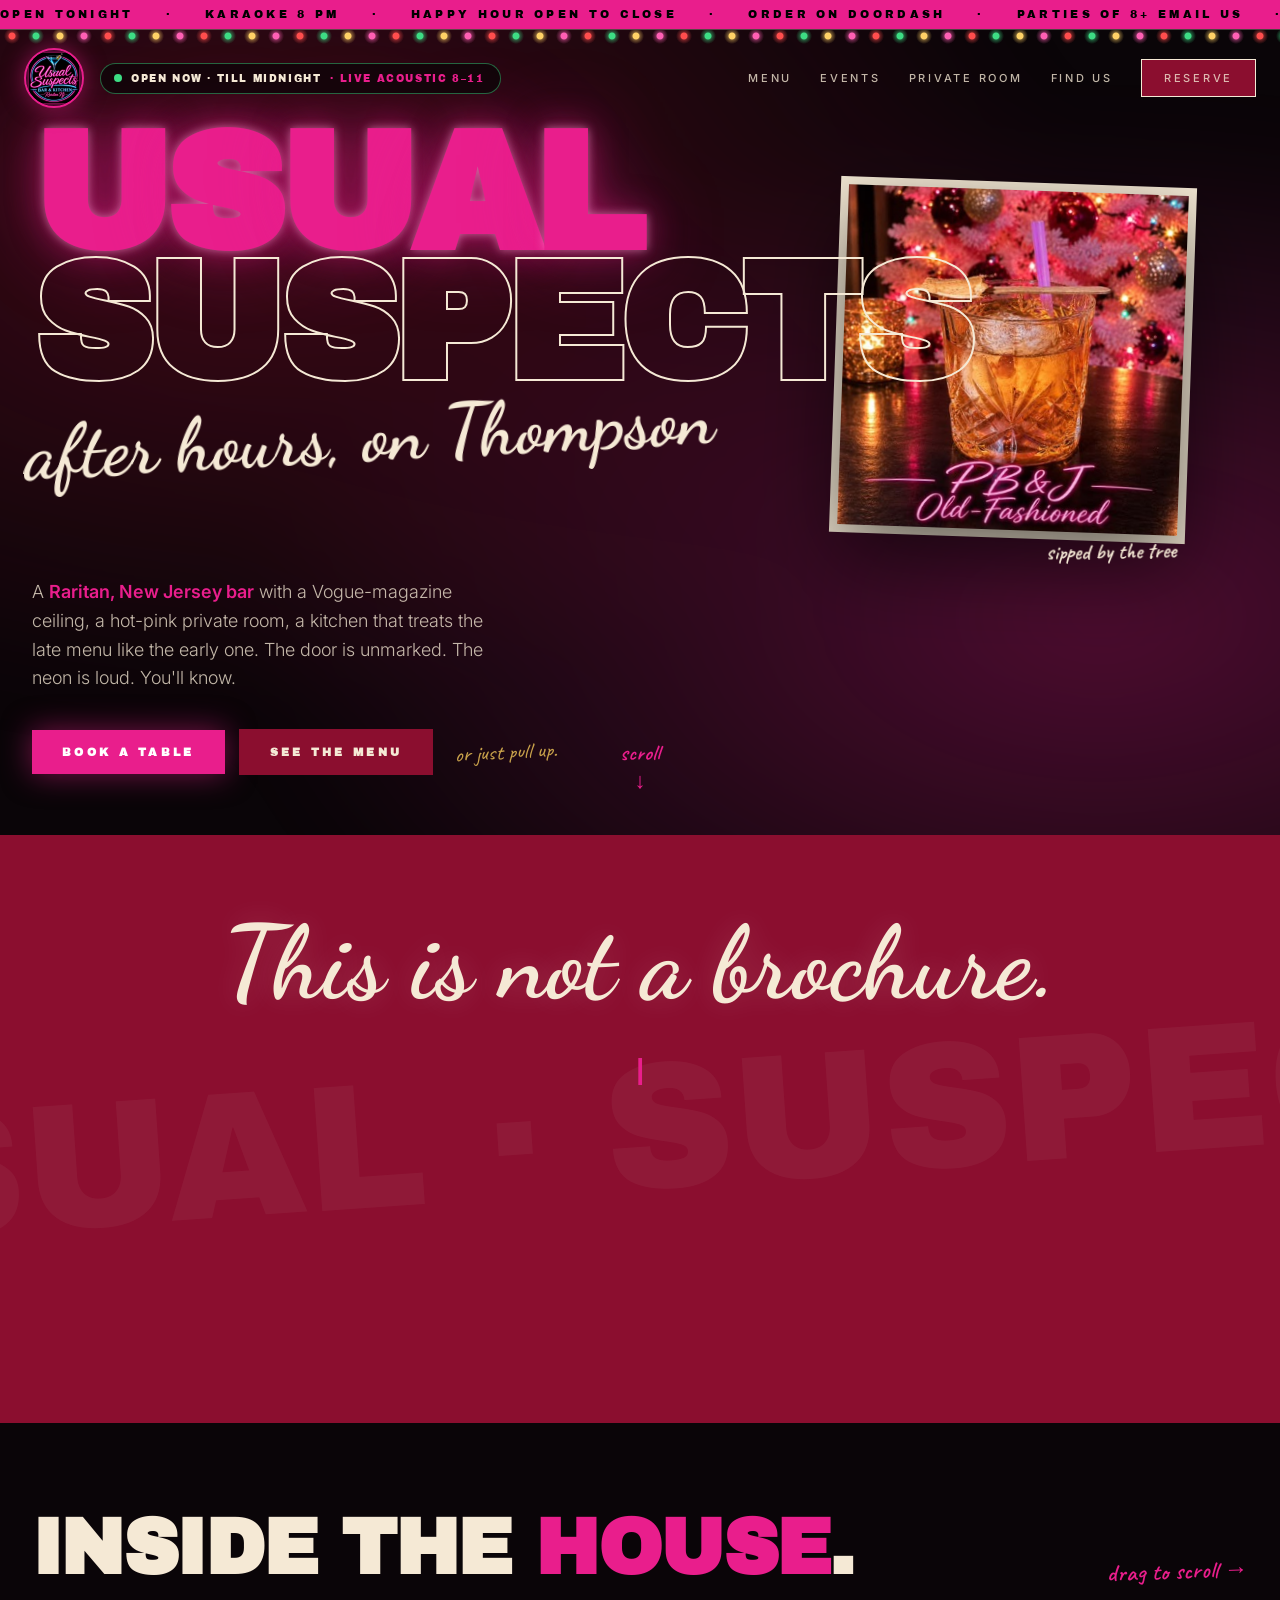
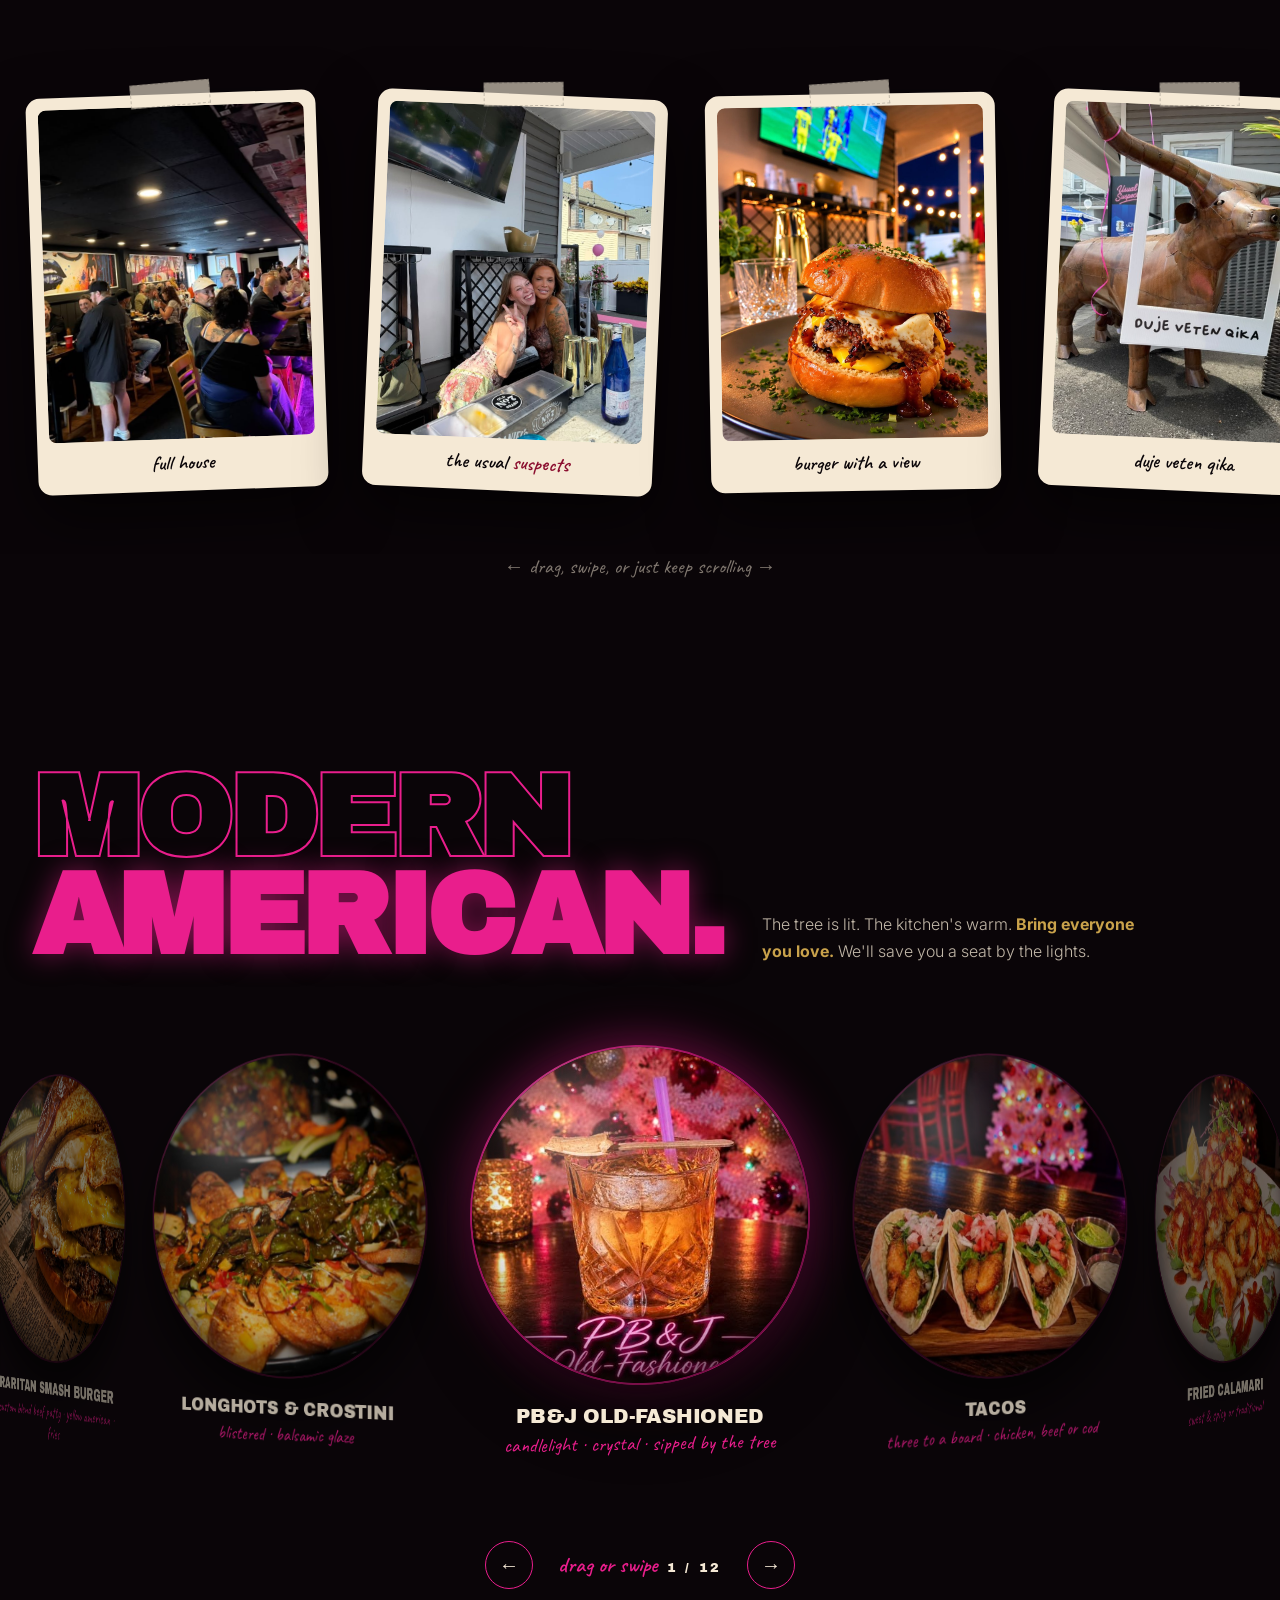
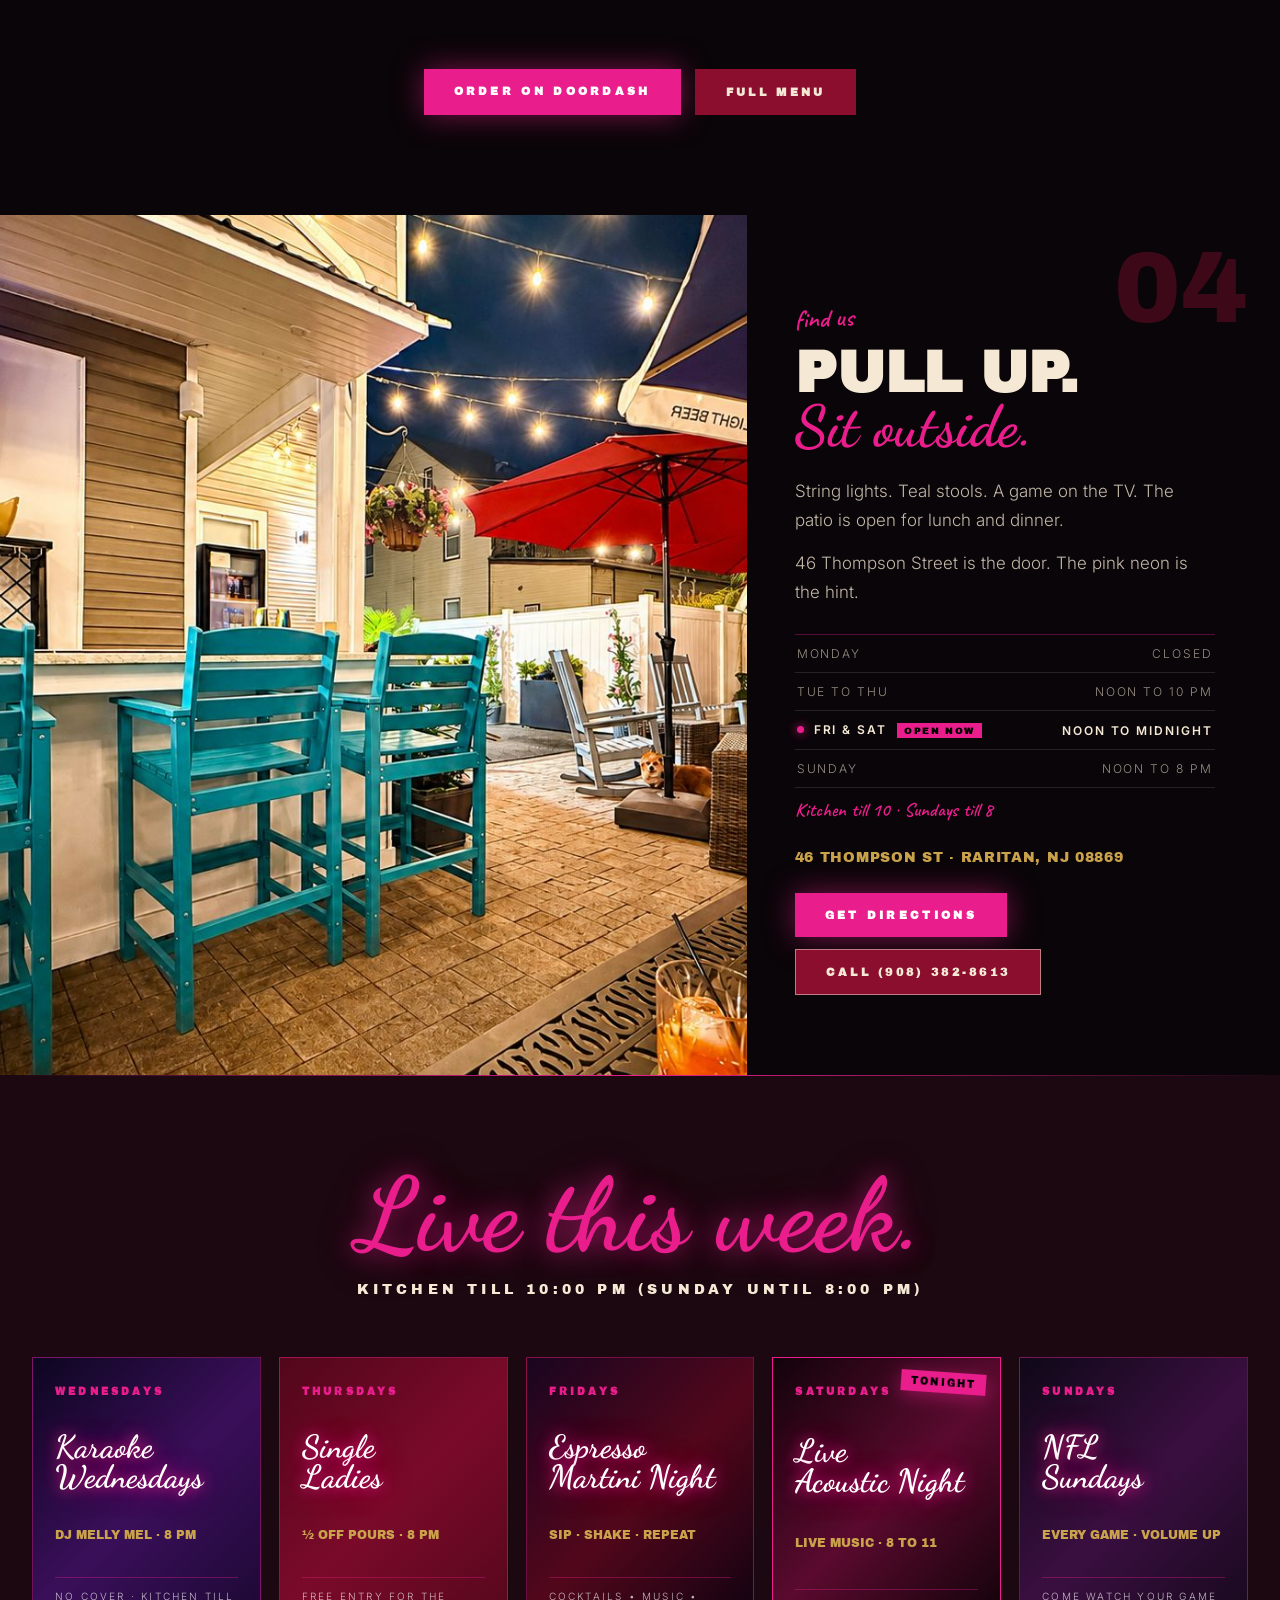
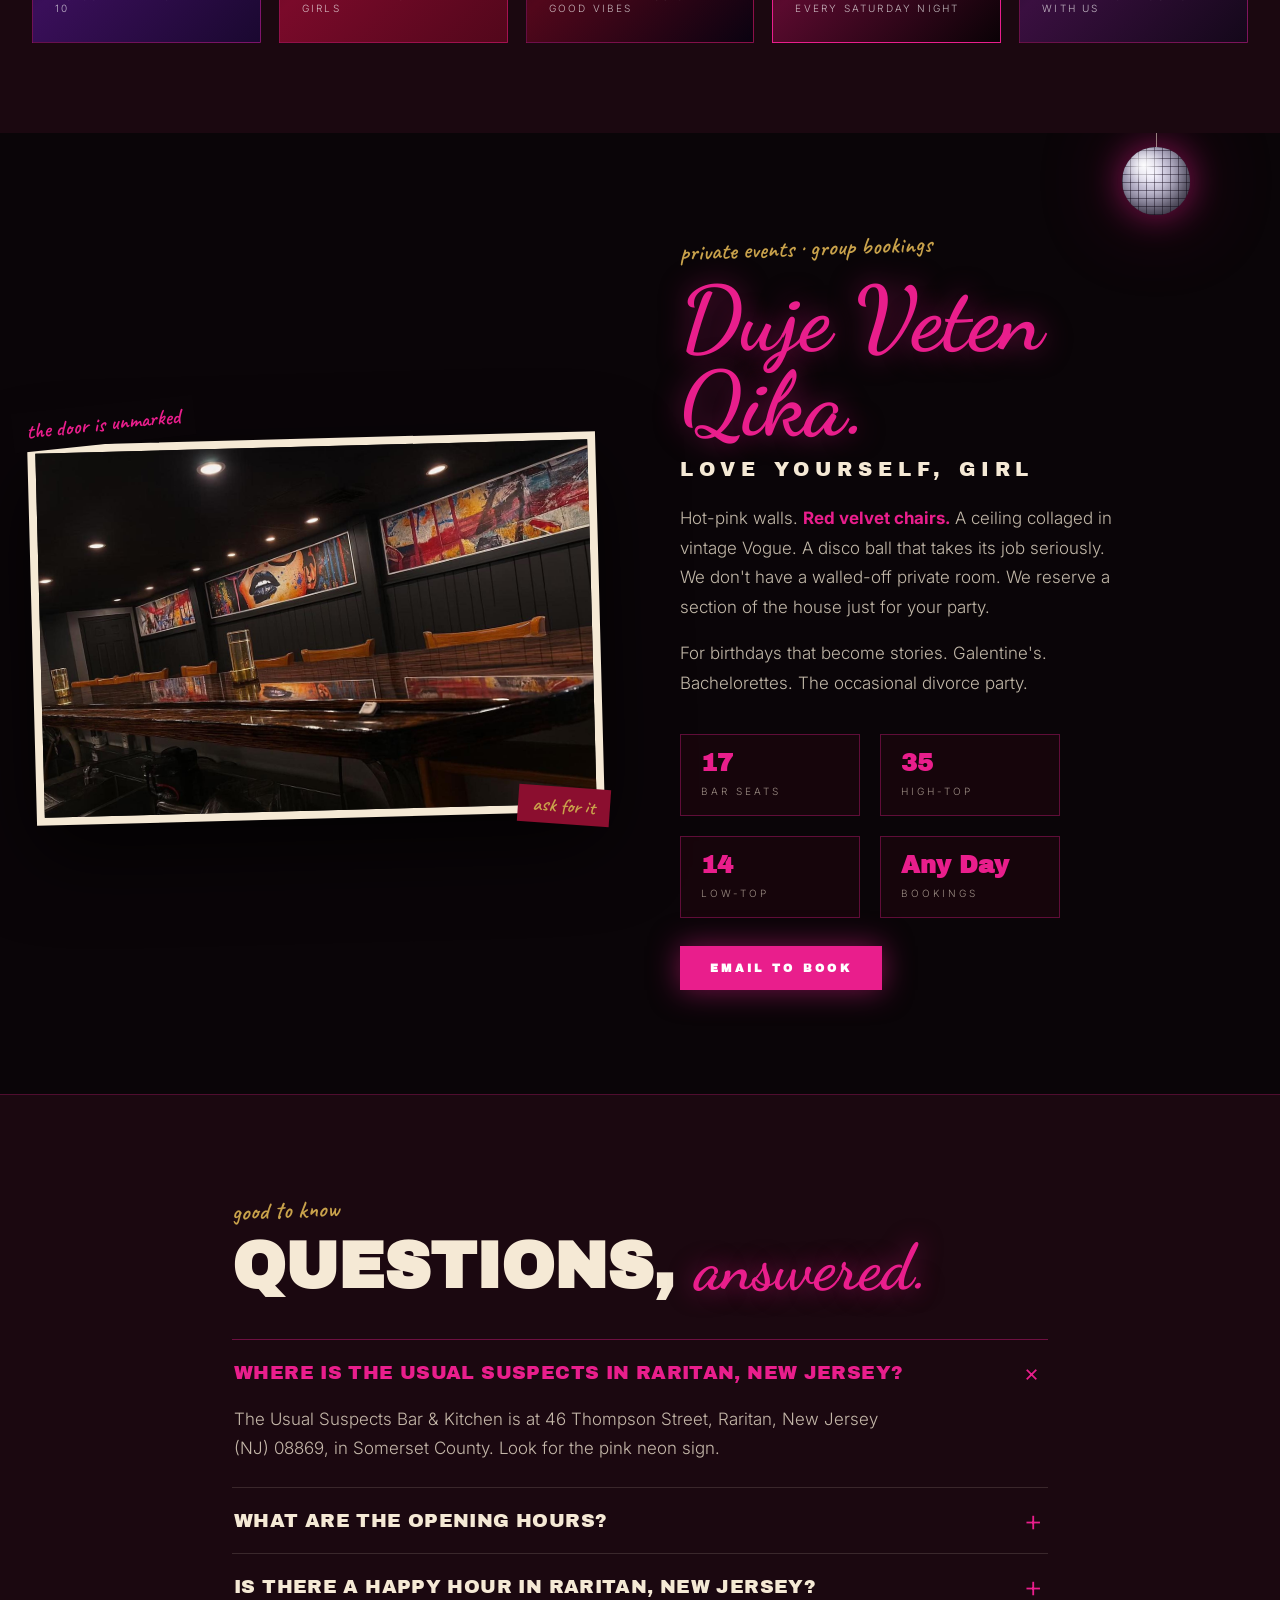
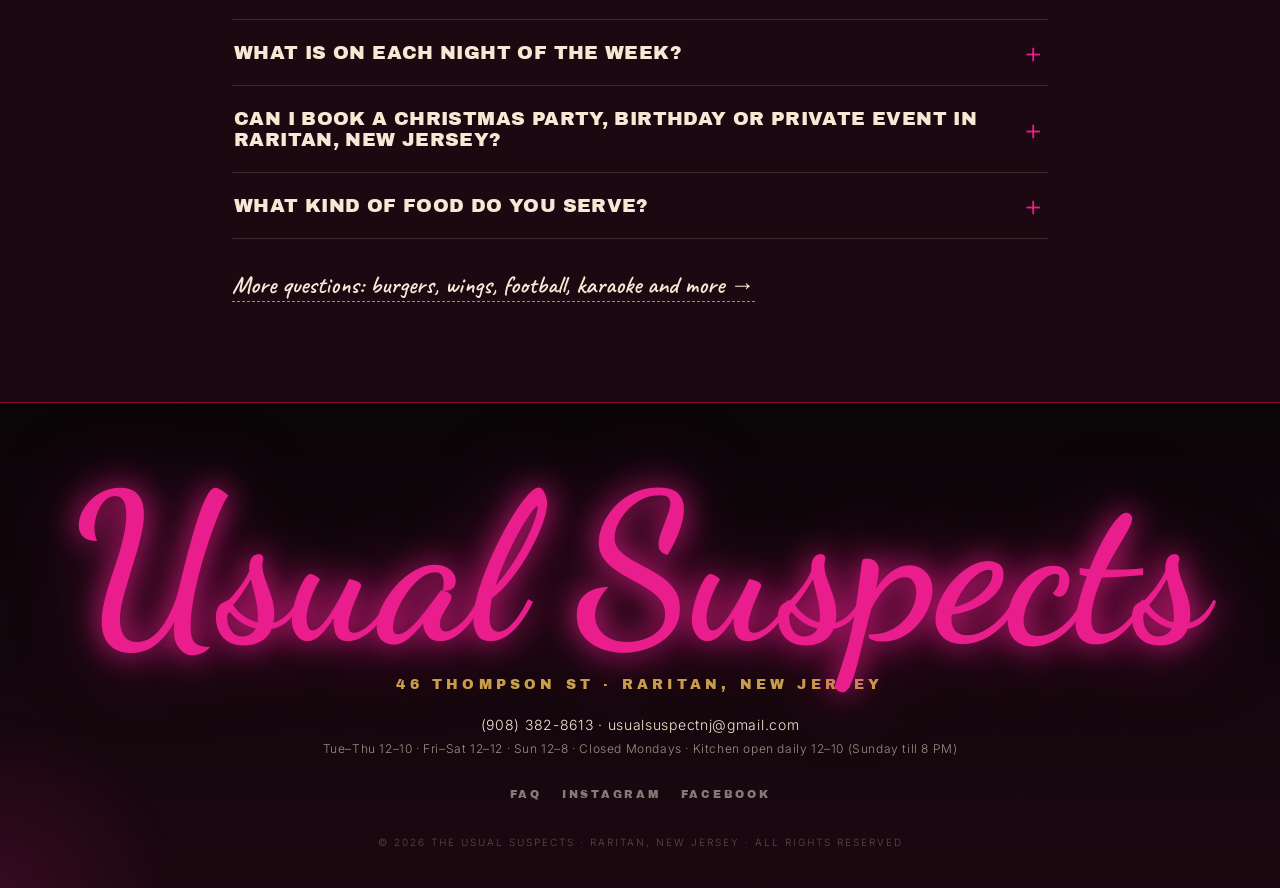
==== commit 475f6278: "add DoorDash: order button, ticker, delivery faq, structured data and llms.txt Co-Authored-By: Claud" ====
--- a/index.html
+++ b/index.html
@@ -194,6 +194,11 @@
      "@type": "LocationFeatureSpecification",
      "name": "Happy Hour",
      "value": true
+    },
+    {
+     "@type": "LocationFeatureSpecification",
+     "name": "Delivery via DoorDash",
+     "value": true
     }
    ],
    "hasMenu": {
@@ -493,9 +498,21 @@
    },
    "sameAs": [
     "https://www.instagram.com/usualsuspectsnj",
-    "https://www.facebook.com/profile.php?id=61583762337493"
+    "https://www.facebook.com/profile.php?id=61583762337493",
+    "https://www.doordash.com/store/52678127/"
    ],
-   "keywords": "bar in Raritan New Jersey, happy hour Raritan New Jersey, karaoke Raritan New Jersey, live music Raritan New Jersey, restaurant Raritan NJ, private parties Somerset County New Jersey, bar in Raritan NJ, restaurant in Raritan New Jersey, happy hour Raritan, best burger Raritan, smash burger, wings near Somerville NJ, sports bar Raritan, watch NFL Somerville, karaoke near Somerville, karaoke Bridgewater, live music Raritan, ladies night Somerset County, chicken parm, vodka rigatoni, Albanian food NJ, qebapa, patio bar, tiki bar, private party venue Raritan, Christmas party venue Somerset County, best burger in town, burger near me, wings near me, happy hour near me, bar near me, bars in town, sports bar near me, karaoke near me, karaoke tonight, things to do tonight in Raritan, restaurants near me open now, late night food near me, ladies night near me, live music near me"
+   "keywords": "bar in Raritan New Jersey, happy hour Raritan New Jersey, karaoke Raritan New Jersey, live music Raritan New Jersey, restaurant Raritan NJ, private parties Somerset County New Jersey, bar in Raritan NJ, restaurant in Raritan New Jersey, happy hour Raritan, best burger Raritan, smash burger, wings near Somerville NJ, sports bar Raritan, watch NFL Somerville, karaoke near Somerville, karaoke Bridgewater, live music Raritan, ladies night Somerset County, chicken parm, vodka rigatoni, Albanian food NJ, qebapa, patio bar, tiki bar, private party venue Raritan, Christmas party venue Somerset County, best burger in town, burger near me, wings near me, happy hour near me, bar near me, bars in town, sports bar near me, karaoke near me, karaoke tonight, things to do tonight in Raritan, restaurants near me open now, late night food near me, ladies night near me, live music near me",
+   "potentialAction": {
+    "@type": "OrderAction",
+    "target": {
+     "@type": "EntryPoint",
+     "urlTemplate": "https://www.doordash.com/store/52678127/",
+     "actionPlatform": [
+      "http://schema.org/DesktopWebPlatform",
+      "http://schema.org/MobileWebPlatform"
+     ]
+    }
+   }
   },
   {
    "@type": "WebSite",
@@ -577,9 +594,9 @@
 <!-- MARQUEE TAPE -->
 <div class="tape" aria-hidden="true">
   <div class="tape-track">
-    <span>OPEN TONIGHT</span><span>·</span><span>KARAOKE 8 PM</span><span>·</span><span>HAPPY HOUR OPEN TO CLOSE</span><span>·</span><span>PARTIES OF 8+ EMAIL US</span><span>·</span><span>❄ BOOK YOUR CHRISTMAS PARTY ❄</span><span>·</span>
-    <span>OPEN TONIGHT</span><span>·</span><span>KARAOKE 8 PM</span><span>·</span><span>HAPPY HOUR OPEN TO CLOSE</span><span>·</span><span>PARTIES OF 8+ EMAIL US</span><span>·</span><span>❄ BOOK YOUR CHRISTMAS PARTY ❄</span><span>·</span>
-    <span>OPEN TONIGHT</span><span>·</span><span>KARAOKE 8 PM</span><span>·</span><span>HAPPY HOUR OPEN TO CLOSE</span><span>·</span><span>PARTIES OF 8+ EMAIL US</span><span>·</span><span>❄ BOOK YOUR CHRISTMAS PARTY ❄</span><span>·</span>
+    <span>OPEN TONIGHT</span><span>·</span><span>KARAOKE 8 PM</span><span>·</span><span>HAPPY HOUR OPEN TO CLOSE</span><span>·</span><span>ORDER ON DOORDASH</span><span>·</span><span>PARTIES OF 8+ EMAIL US</span><span>·</span><span>❄ BOOK YOUR CHRISTMAS PARTY ❄</span><span>·</span>
+    <span>OPEN TONIGHT</span><span>·</span><span>KARAOKE 8 PM</span><span>·</span><span>HAPPY HOUR OPEN TO CLOSE</span><span>·</span><span>ORDER ON DOORDASH</span><span>·</span><span>PARTIES OF 8+ EMAIL US</span><span>·</span><span>❄ BOOK YOUR CHRISTMAS PARTY ❄</span><span>·</span>
+    <span>OPEN TONIGHT</span><span>·</span><span>KARAOKE 8 PM</span><span>·</span><span>HAPPY HOUR OPEN TO CLOSE</span><span>·</span><span>ORDER ON DOORDASH</span><span>·</span><span>PARTIES OF 8+ EMAIL US</span><span>·</span><span>❄ BOOK YOUR CHRISTMAS PARTY ❄</span><span>·</span>
   </div>
 </div>
 
@@ -887,6 +904,7 @@
 
     </div>
     <div class="menu-cta">
+      <a href="https://www.doordash.com/store/52678127/" class="btn btn-pink" target="_blank" rel="noopener noreferrer">Order on DoorDash</a>
       <button class="btn btn-wine" id="fullMenuToggle" aria-expanded="false" aria-controls="fullMenuPanel">Full Menu</button>
     </div>
 
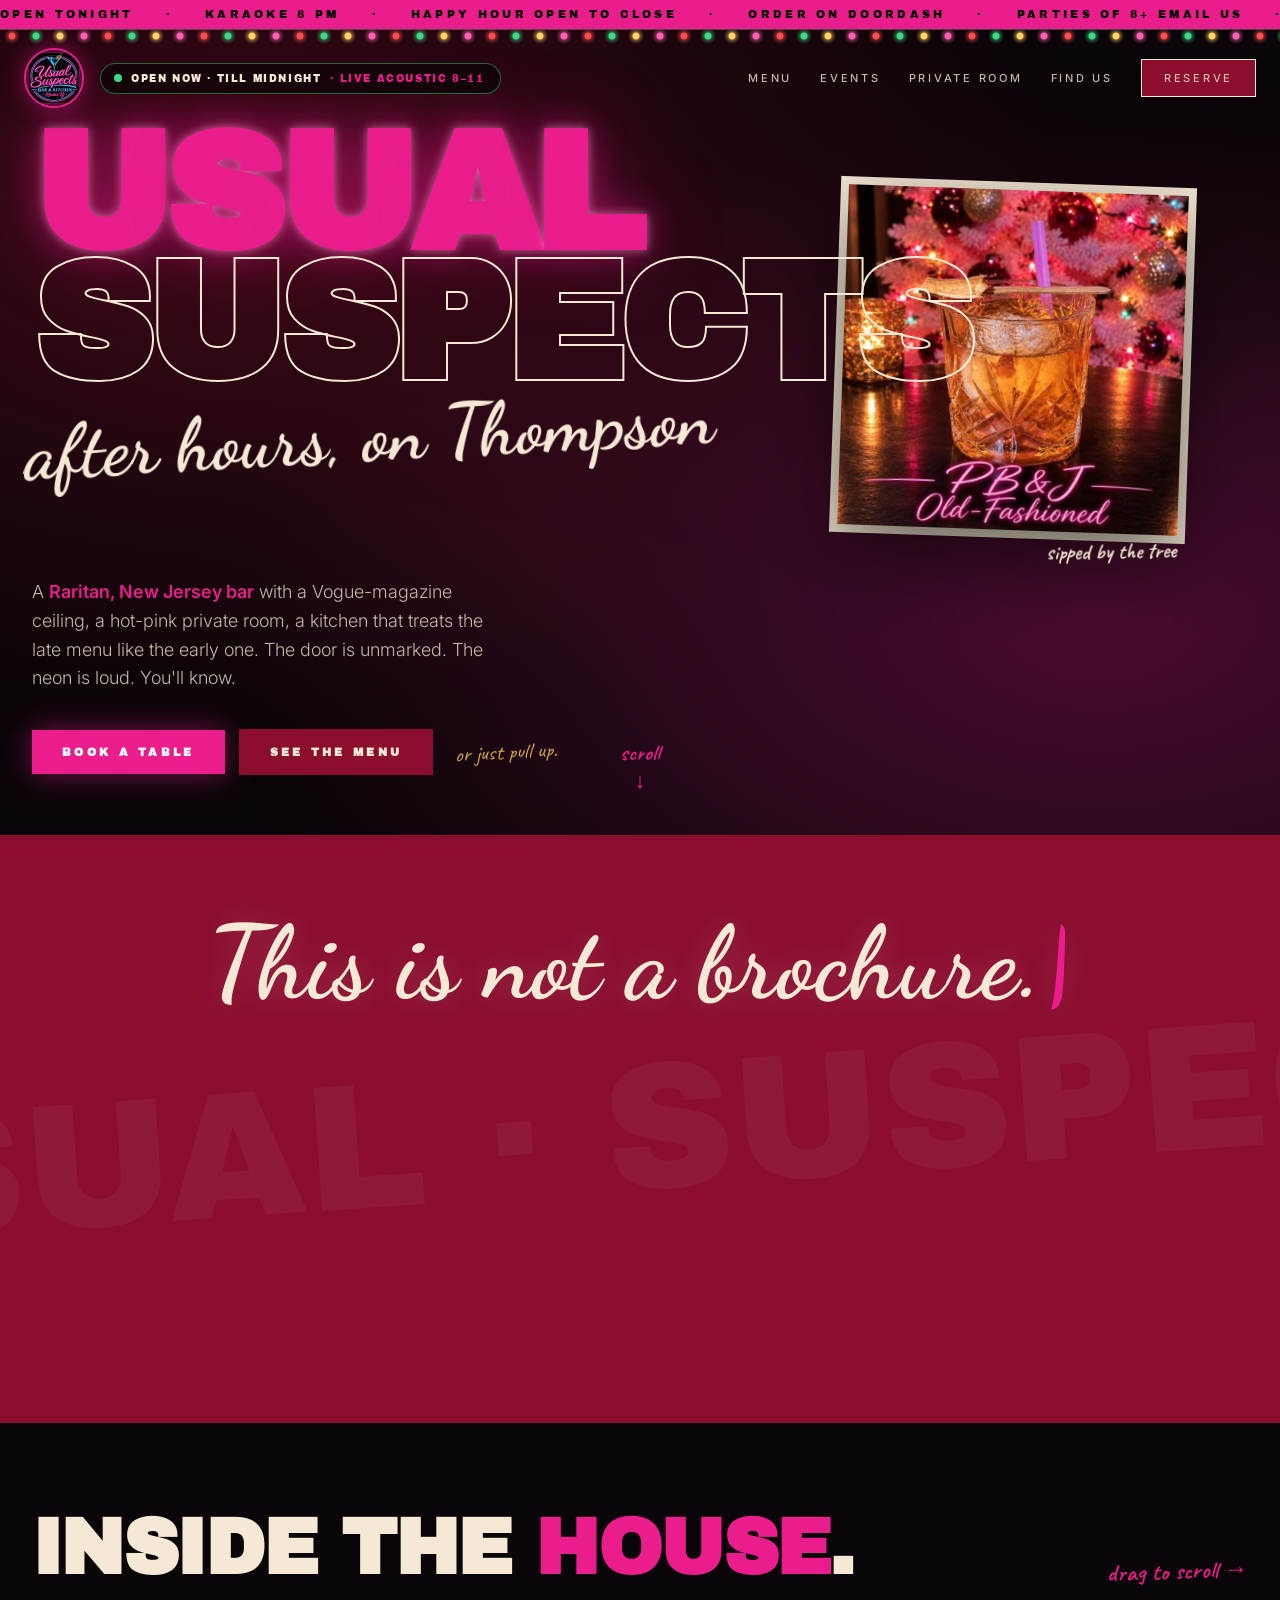
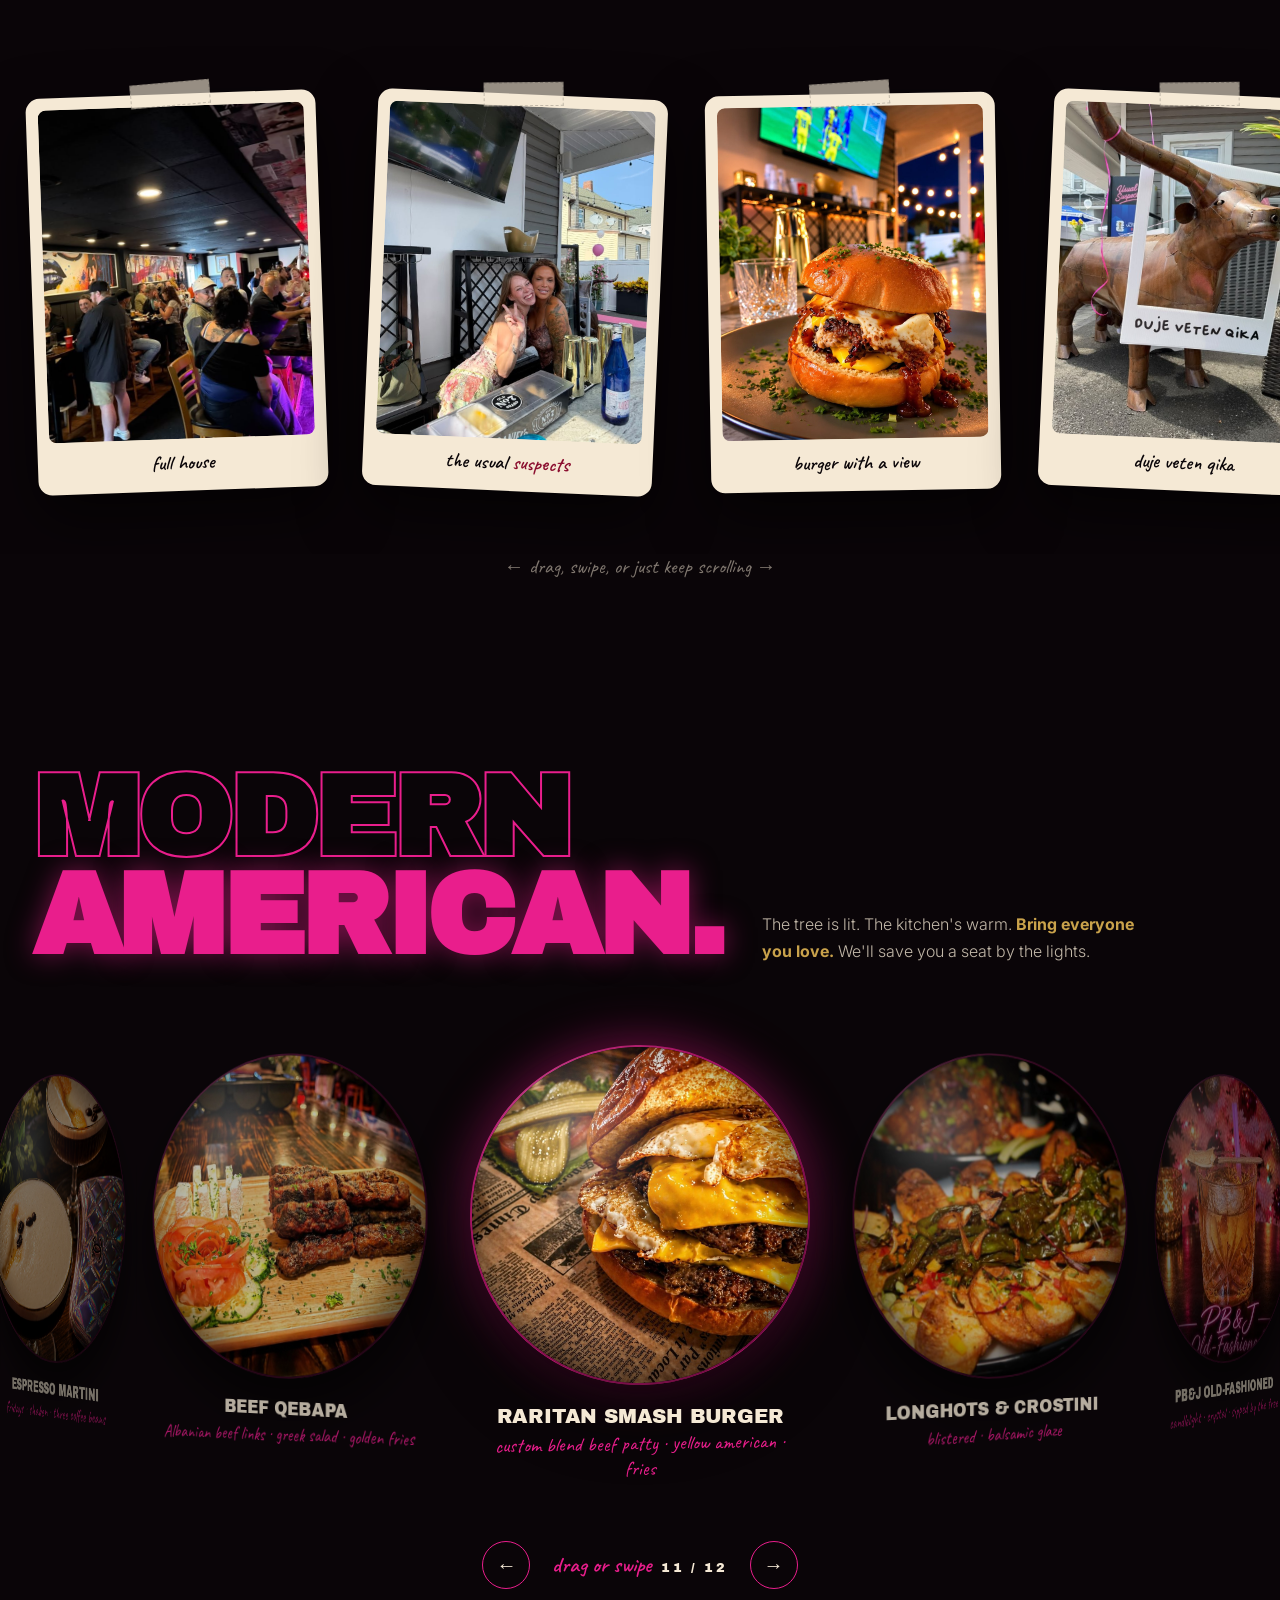
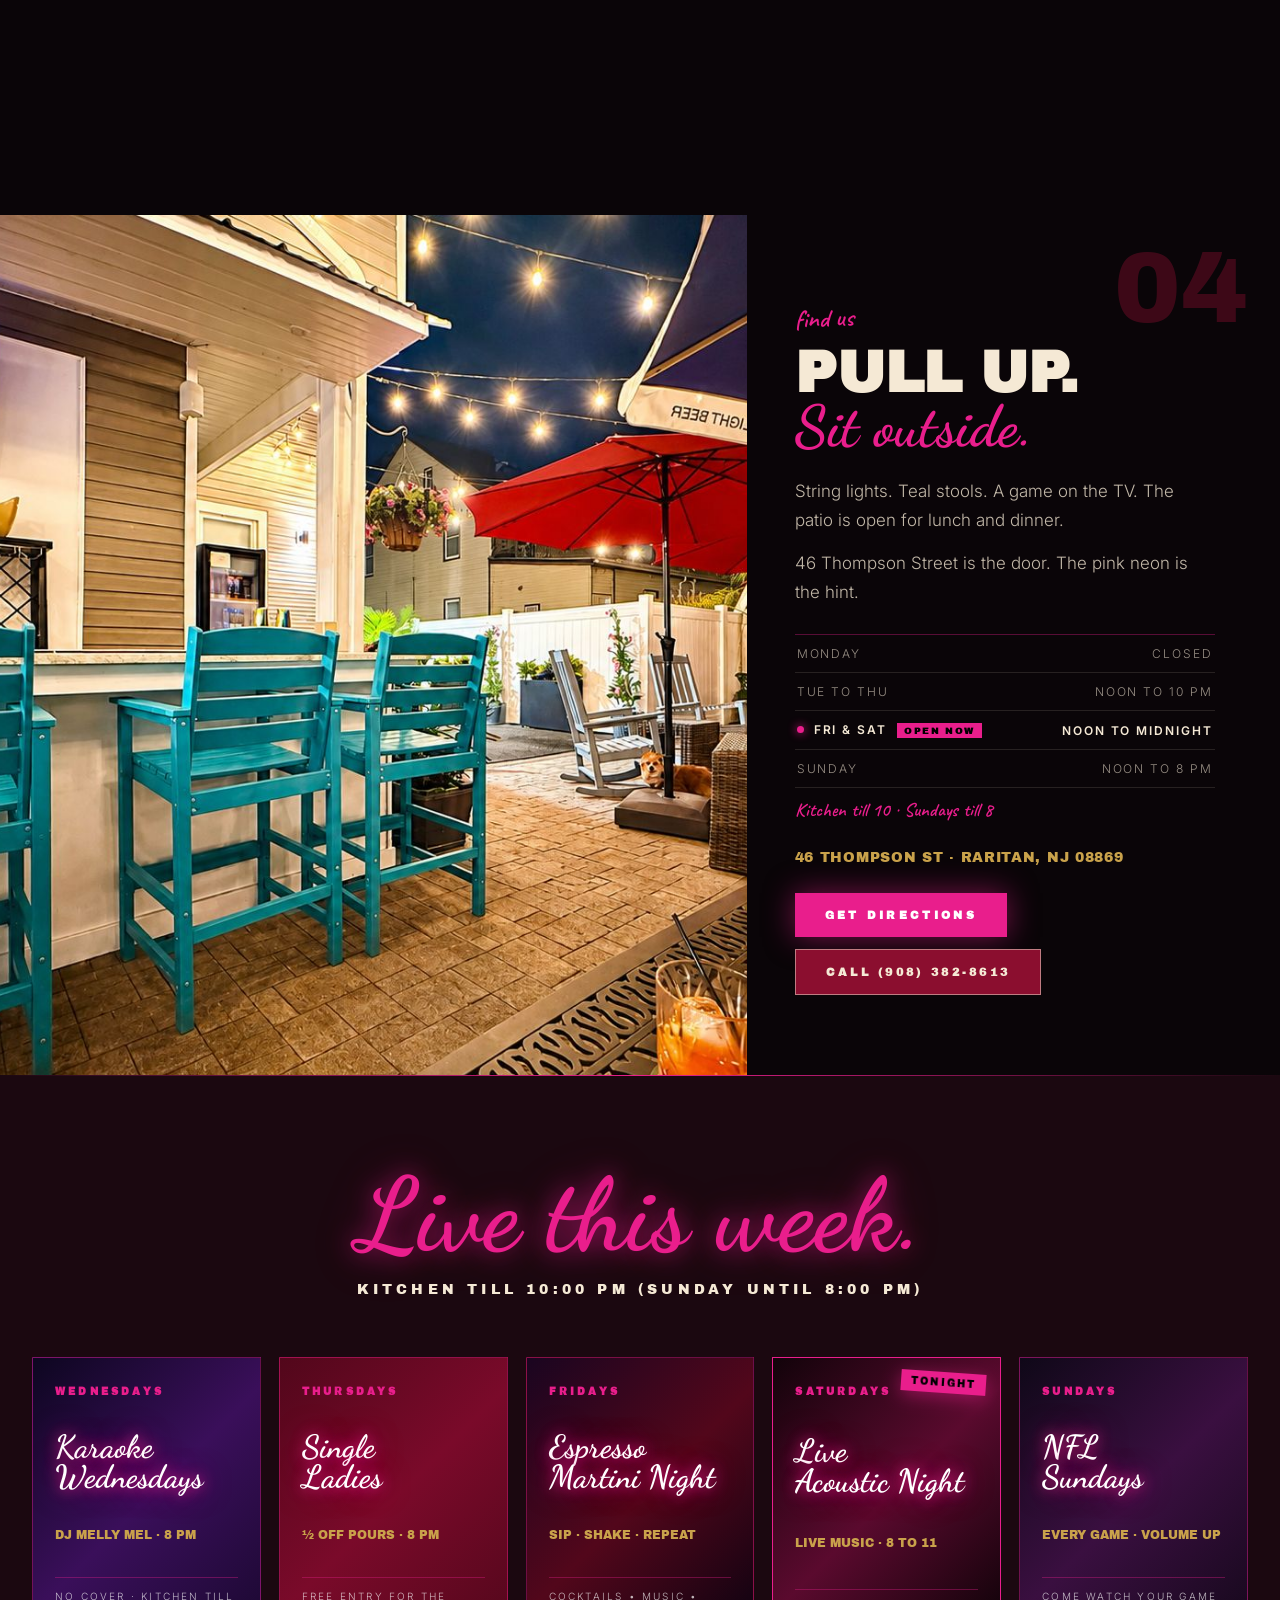
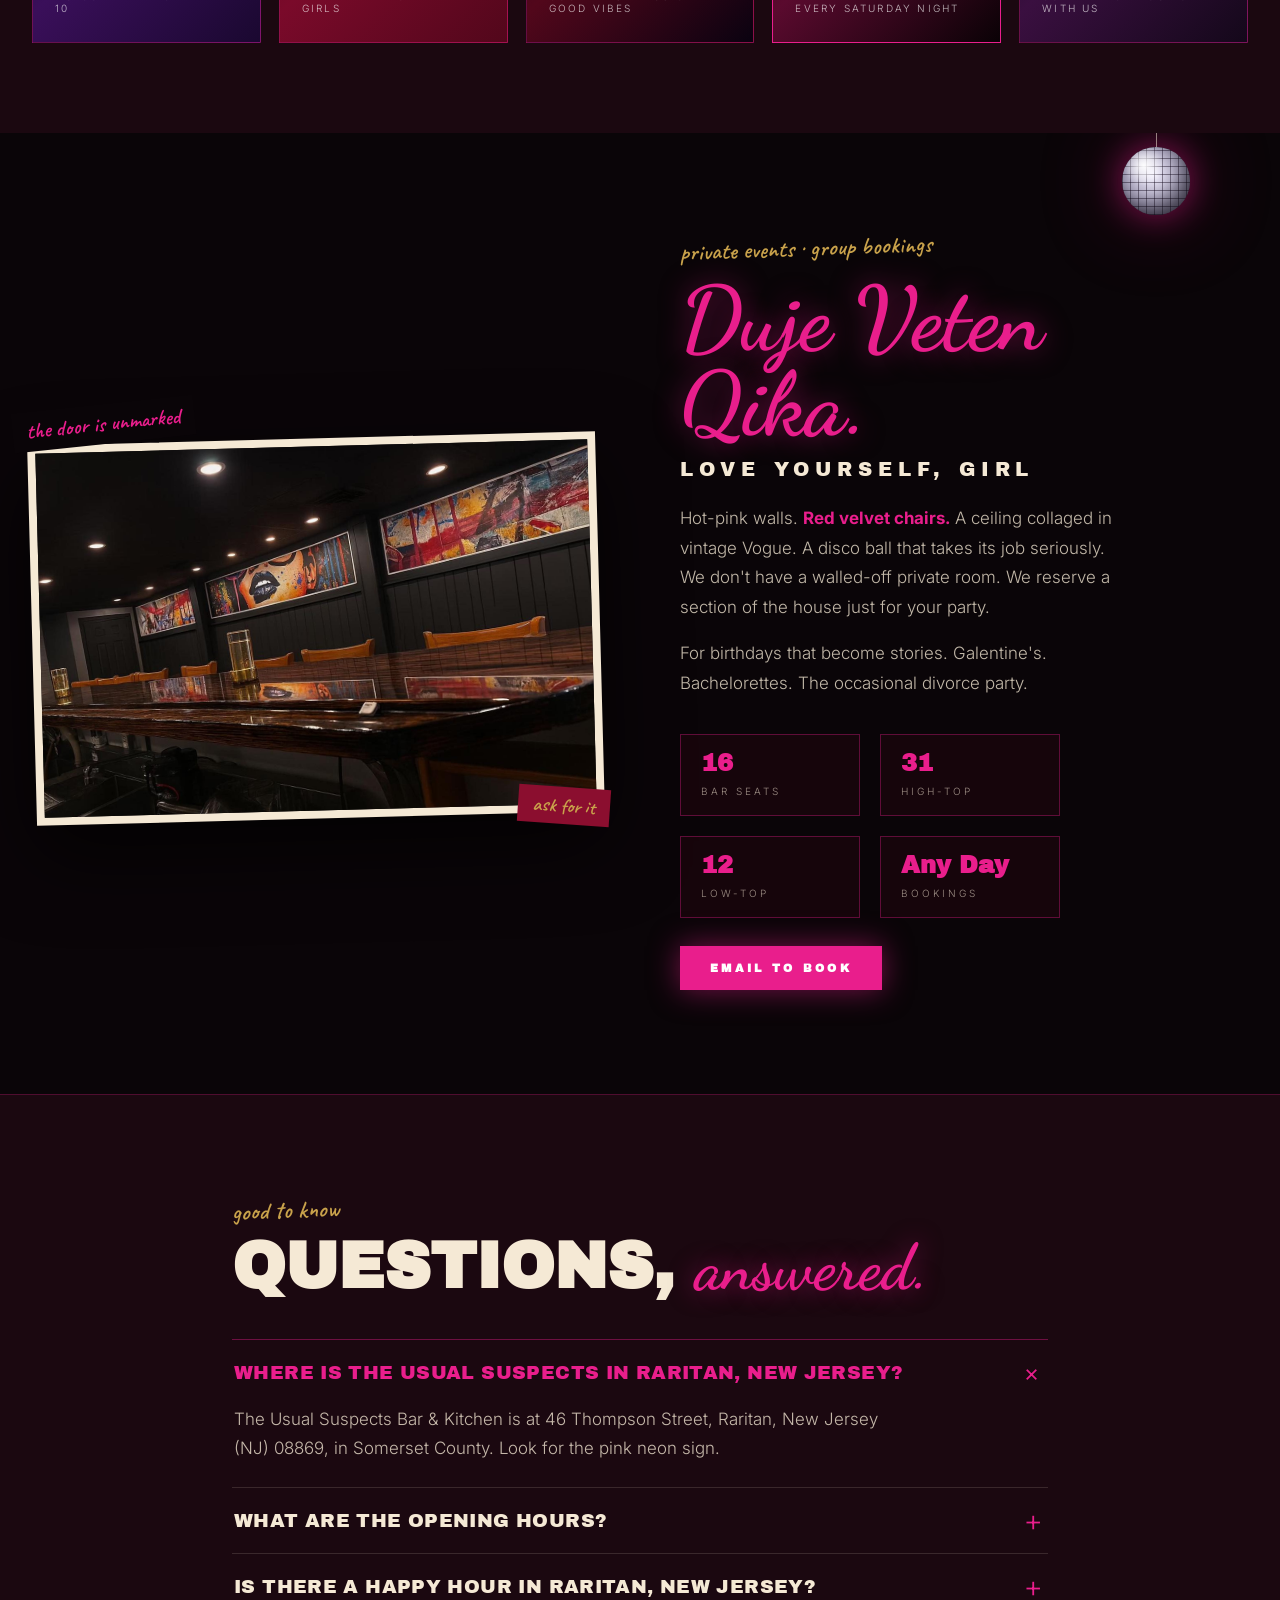
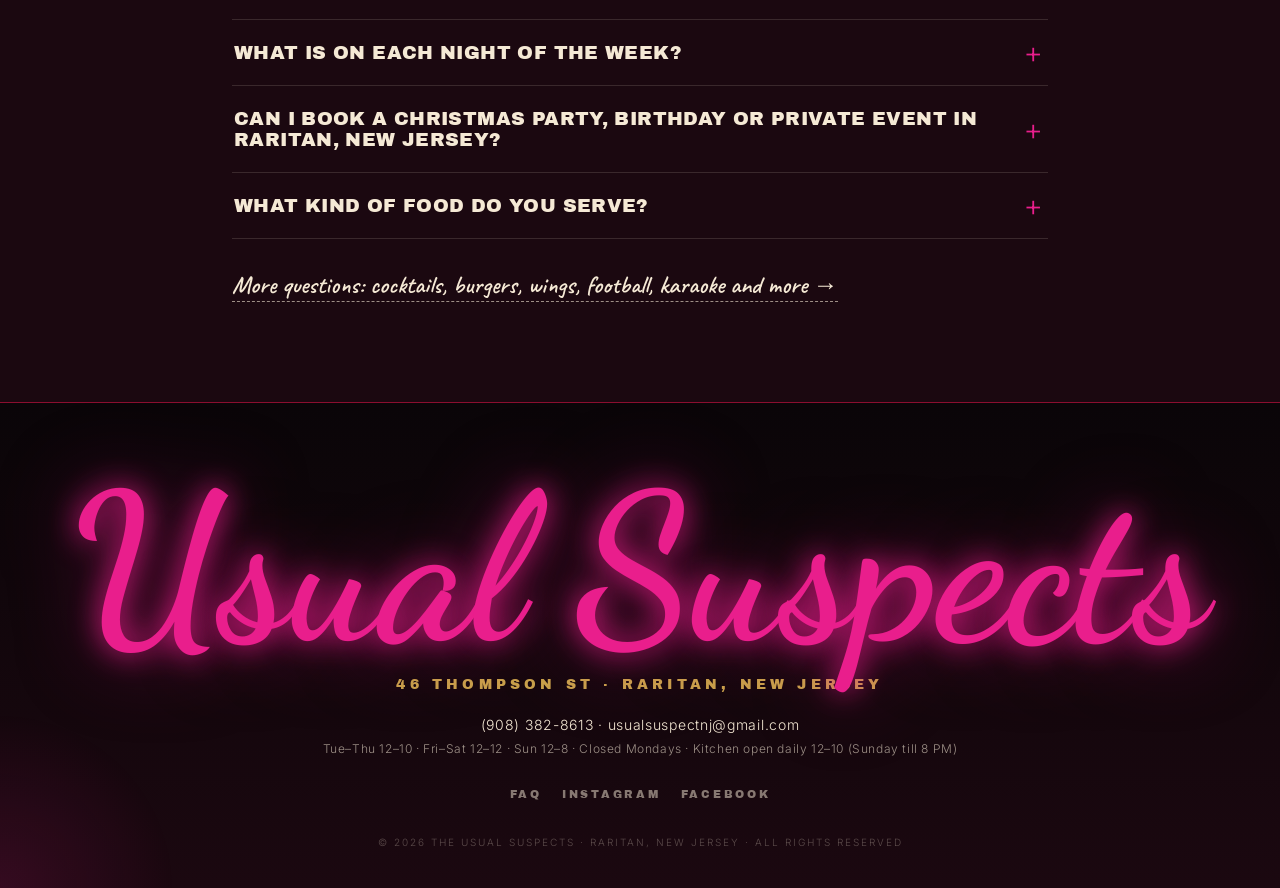
==== commit 32f2f242: "seo: drinks and cocktails questions for Somerset County searches Co-Authored-By: Claude Fable 5.2 <n" ====
--- a/index.html
+++ b/index.html
@@ -81,7 +81,7 @@
     "The Usual Suspects Raritan",
     "The Usual Suspects Raritan New Jersey"
    ],
-   "description": "Bar and kitchen in Raritan, New Jersey, serving modern American food with Italian and Albanian favorites, cocktails and an all-day happy hour. Karaoke on Wednesdays, live acoustic music on Saturdays, NFL on Sundays, a patio with a tiki bar, and a room for private parties.",
+   "description": "Bar and kitchen in Raritan, New Jersey, serving modern American food with Italian and Albanian favorites, craft cocktails such as the PB&J Old-Fashioned and espresso martinis, and an all-day happy hour. Karaoke on Wednesdays, live acoustic music on Saturdays, NFL on Sundays, a patio with a tiki bar, and a room for private parties.",
    "url": "https://usualsuspectsnj.com/",
    "logo": "https://usualsuspectsnj.com/images/logo.jpg",
    "image": [
@@ -199,6 +199,11 @@
      "@type": "LocationFeatureSpecification",
      "name": "Delivery via DoorDash",
      "value": true
+    },
+    {
+     "@type": "LocationFeatureSpecification",
+     "name": "Craft Cocktails",
+     "value": true
     }
    ],
    "hasMenu": {
@@ -501,7 +506,7 @@
     "https://www.facebook.com/profile.php?id=61583762337493",
     "https://www.doordash.com/store/52678127/"
    ],
-   "keywords": "bar in Raritan New Jersey, happy hour Raritan New Jersey, karaoke Raritan New Jersey, live music Raritan New Jersey, restaurant Raritan NJ, private parties Somerset County New Jersey, bar in Raritan NJ, restaurant in Raritan New Jersey, happy hour Raritan, best burger Raritan, smash burger, wings near Somerville NJ, sports bar Raritan, watch NFL Somerville, karaoke near Somerville, karaoke Bridgewater, live music Raritan, ladies night Somerset County, chicken parm, vodka rigatoni, Albanian food NJ, qebapa, patio bar, tiki bar, private party venue Raritan, Christmas party venue Somerset County, best burger in town, burger near me, wings near me, happy hour near me, bar near me, bars in town, sports bar near me, karaoke near me, karaoke tonight, things to do tonight in Raritan, restaurants near me open now, late night food near me, ladies night near me, live music near me",
+   "keywords": "bar in Raritan New Jersey, happy hour Raritan New Jersey, karaoke Raritan New Jersey, live music Raritan New Jersey, restaurant Raritan NJ, private parties Somerset County New Jersey, bar in Raritan NJ, restaurant in Raritan New Jersey, happy hour Raritan, best burger Raritan, smash burger, wings near Somerville NJ, sports bar Raritan, watch NFL Somerville, karaoke near Somerville, karaoke Bridgewater, live music Raritan, ladies night Somerset County, chicken parm, vodka rigatoni, Albanian food NJ, qebapa, patio bar, tiki bar, private party venue Raritan, Christmas party venue Somerset County, best burger in town, burger near me, wings near me, happy hour near me, bar near me, bars in town, sports bar near me, karaoke near me, karaoke tonight, things to do tonight in Raritan, restaurants near me open now, late night food near me, ladies night near me, live music near me, best drinks in Somerset County, best cocktails Somerset County NJ, cocktail bar Raritan, cocktail bar near Somerville, best bar in Somerset County, espresso martini Somerset County, old fashioned Raritan, drink specials Somerset County, cheap drinks near me, cocktails near me, tiki bar New Jersey",
    "potentialAction": {
     "@type": "OrderAction",
     "target": {
@@ -1102,7 +1107,7 @@
       <summary>What kind of food do you serve?</summary>
       <p>Modern American bar food with Italian and Albanian favorites. Popular dishes include the Raritan Smash Burger ($17), Spicy Situation rigatoni in vodka sauce ($24), The Holy Parm chicken parm ($25), Beef Qebapa Albanian beef links ($23), Hot Mess Wings and Fried Calamari.</p>
     </details>
-    <a class="faq-more" href="faq.html">More questions: burgers, wings, football, karaoke and more &rarr;</a>
+    <a class="faq-more" href="faq.html">More questions: cocktails, burgers, wings, football, karaoke and more &rarr;</a>
   </div>
 </section>
 
